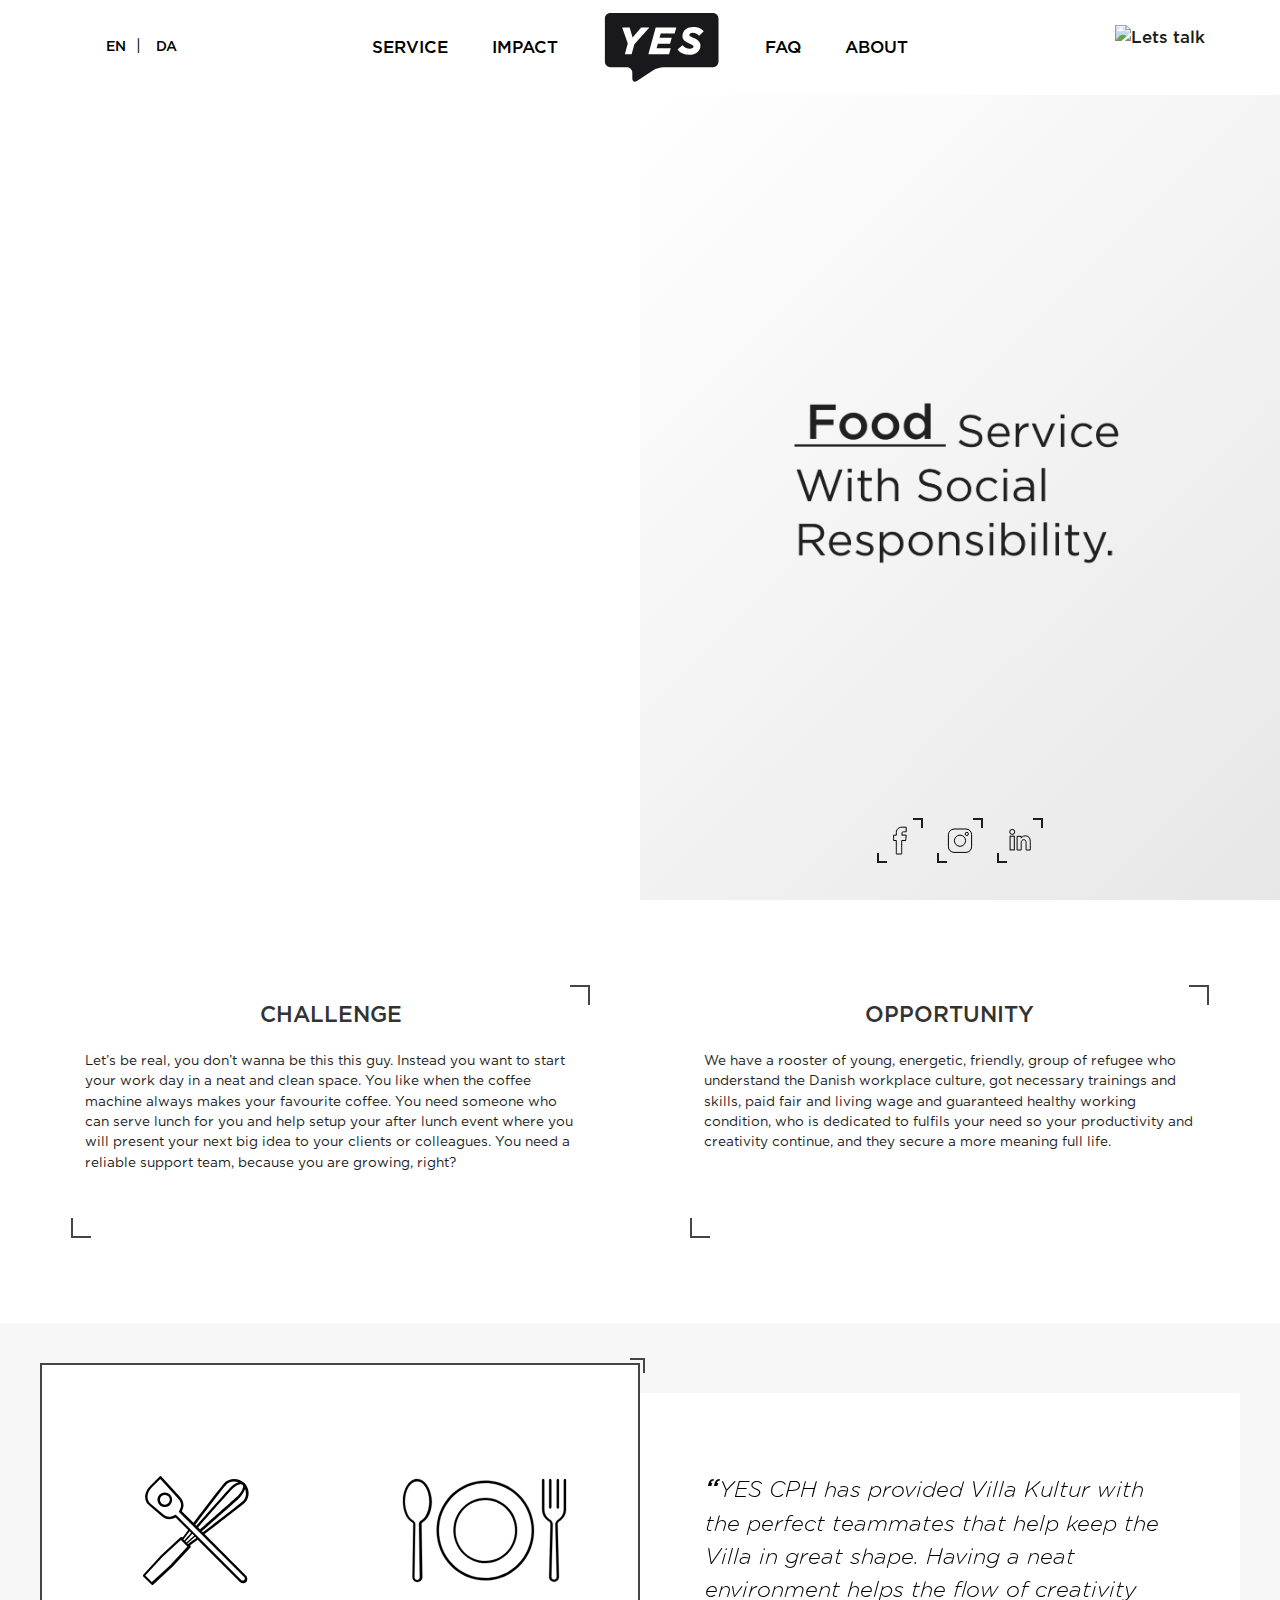
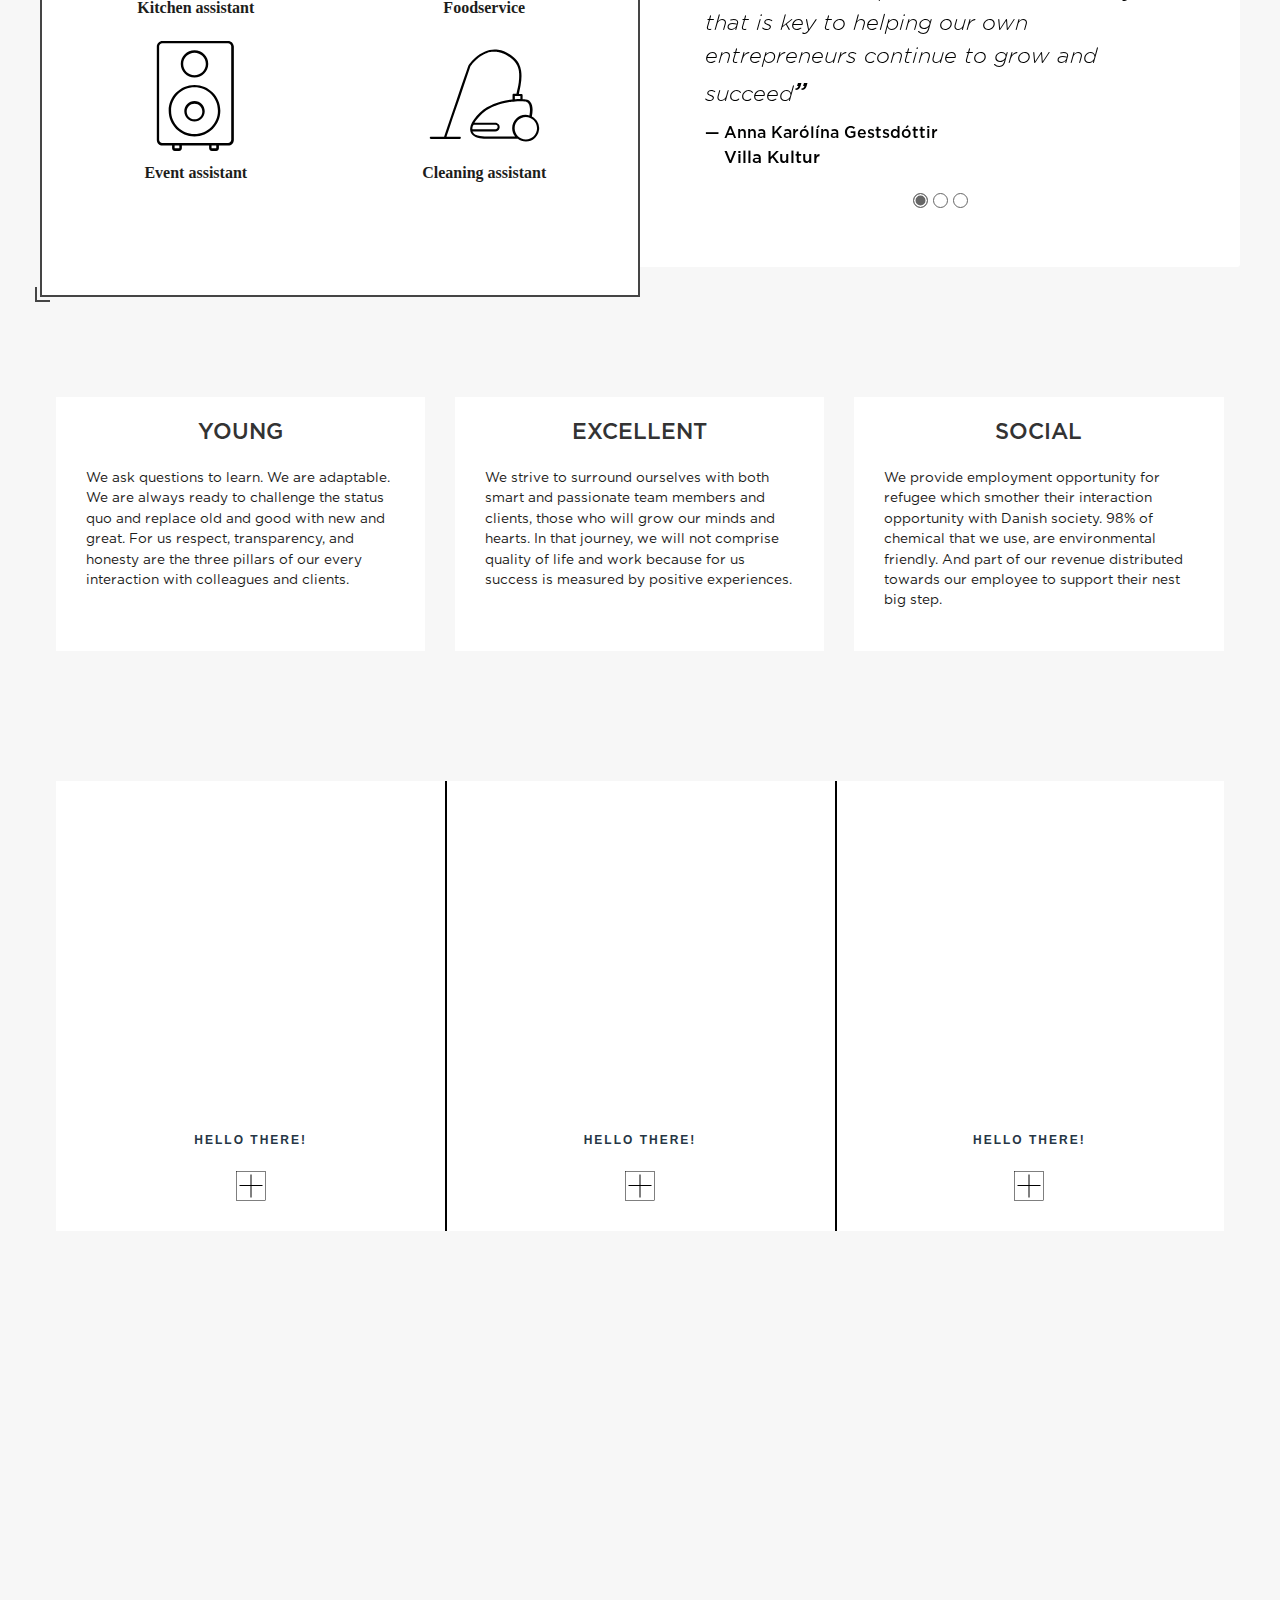
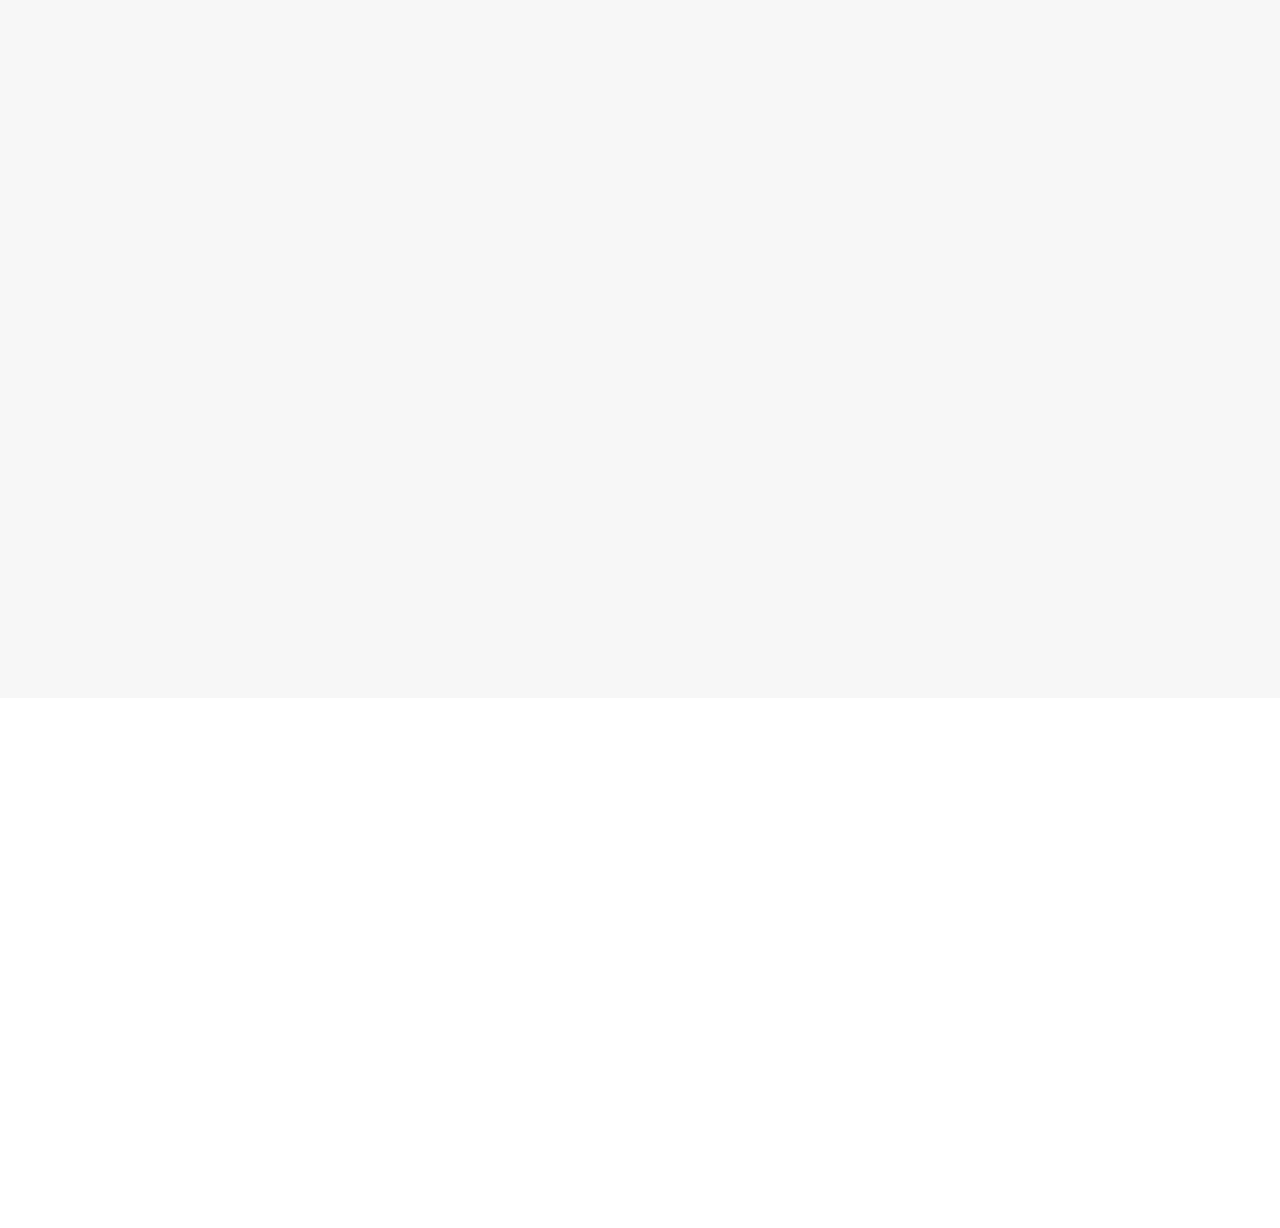
==== index.html @ 948e9dd7 "uopdate landing icons" ====
<!DOCTYPE html>
<html>

<head>
  <title>Welcome to YES</title>
  <meta charset="utf-8">
  <meta name="viewport" content="width=device-width, initial-scale=1, maximum-scale=1">
  <!-- Favicon -->
  <link rel="apple-touch-icon" sizes="114x114" href="assets/img/favicon/apple-touch-icon.png">
  <link rel="icon" type="image/png" sizes="32x32" href="assets/img/favicon/favicon-32x32.png">
  <link rel="icon" type="image/png" sizes="16x16" href="assets/img/favicon/favicon-16x16.png">
  <link rel="manifest" href="assets/img/favicon/manifest.json">
  <link rel="mask-icon" href="assets/img/favicon/safari-pinned-tab.svg" color="#5bbad5">
  <link rel="shortcut icon" href="assets/img/favicon/favicon.ico">
  <meta name="msapplication-config" content="assets/img/favicon/browserconfig.xml">
  <meta name="theme-color" content="#ffffff">
  <!-- UIkit CSS -->
  <link rel="stylesheet" href="css/uikit.min.css" />
  <!-- SLICK SLIDER CSS -->
  <link rel="stylesheet" href="css/slick.css" />
  <!-- My CSS -->
  <link rel="stylesheet" href="css/my.css" />
  <!-- MEDIA CSS -->
  <link rel="stylesheet" href="css/media.css" />
  <!-- jQuery is required -->
  <script src="js/jquery-3.2.1.min.js"></script>
  <!-- UIkit JS -->
  <script src="js/uikit.min.js"></script>
  <!-- SLICK SLIDER JS -->
  <script src="js/slick.min.js"></script>
  <!-- js-cookie plugin  -->
  <script src="js/js.cookie.js"></script>
  <!-- jquery-lang plugin  -->
  <script src="js/jquery-lang.js"></script>
  <!-- mylanguage -->
  <script src="js/mylanguage.js"></script>
  <!-- My JS -->
  <script src="js/my.js"></script>
</head>

<body class="home">
  <!-- MAIN CONTAINER -->
  <div class="container-all">
    <div class="global">
      <!-- NAV SECTION-->
      <div class="uk-position-top uk-margin-remove-right uk-margin-remove-left" uk-scrollspy="cls: uk-animation-slide-top-medium; target: .my-navbar .contact; delay: 300; hidden:true; repeat: true">
        <nav class="uk-navbar my-navbar" uk-sticky="animation: uk-animation-slide-left-medium;top: #hero; bottom:#sticky-stop;">
          <div class="my-container uk-navbar-center">
            <div class="uk-navbar-left uk-hidden">
              <ul class="uk-navbar-nav my-navbar-nav">
                <li>
                  <a href="service">Service</a>
                </li>
                <li>
                  <a href="impact" lang="en" data-lang-token="impact_nav">Impact</a>
                </li>
              </ul>
            </div>
            <div class="uk-navbar-item uk-flex uk-flex-center uk-flex-middle logo light">
              <a href="index">
                <img src="assets/img/logo-overlay.svg" alt="YES logo">
              </a>
            </div>
            <div class="uk-navbar-item uk-flex uk-flex-center uk-flex-middle logo dark">
              <a href="index">
                <img src="assets/img/logo.svg" alt="YES logo">
              </a>
            </div>
            <div class="uk-navbar-right">
              <ul class="uk-navbar-nav my-navbar-nav uk-hidden">
                <li>
                  <a href="faq">FAQ</a>
                </li>
                <li>
                  <a href="about" lang="en" data-lang-token="about_nav">About</a>
                </li>
              </ul>
              <div class="open-menu uk-hidden@s uk-margin-right">
                <img src="assets/img/icon/open-light.svg" alt="open menu"/>
              </div>
            </div>
            <div class="uk-hidden contact">
              <a href="contact"><img src="assets/img/icon/lets-talk.svg" alt="Lets talk" lang="en"></a>
            </div>
            <div class="uk-hidden language">
              <ul class="uk-breadcrumb">
                <li>
                  <a class="en" lang="da" href="#en" onclick="window.lang.change('en'); return false;">EN</a>
                </li>
                <li>
                  <a class="da" lang="en" href="#da" onclick="window.lang.change('da'); return false;">DA</a>
                </li>
              </ul>
            </div>
          </div>
        </nav>
        <!-- OVERLAY NAV-->
        <div class="uk-hidden@s overlay">
          <div class="logo">
            <a href="index">
              <img src="assets/img/logo-overlay.svg" alt="YES logo">
            </a>
          </div>
          <div class="close-menu">
            <img src="assets/img/icon/close.svg" alt="close menu" />
          </div>
          <nav class="overlay-menu">
            <ul>
              <li><a href="service">Service</a></li>
              <li><a href="impact" lang="en" data-lang-token="impact_nav">Impact</a></li>
              <li><a href="faq">FAQ</a></li>
              <li><a href="about" lang="en" data-lang-token="about_nav">About</a></li>
              <li><a href="contact">Contact</a></li>
              <ul class="language">
                <div class="uk-breadcrumb">
                  <li><a href="#en" onclick="window.lang.change('en'); return false;">EN</a></li>
                  <li><a href="#da" onclick="window.lang.change('da'); return false;">DA</a></li>
                </div>
              </ul>
            </ul>
          </nav>
        </div>
      </div>
      <!-- HERO SECTION -->
      <div class="hero" id="hero" uk-scrollspy="cls: uk-animation-slide-right-medium; target: .cover .contact; delay: 300; hidden:true; repeat: true">
        <div class="uk-section uk-section-media uk-padding-remove-vertical">
          <div class="uk-cover-container cover">
            <video class="uk-hidden autoplay loop muted" uk-cover autoplay loop muted>
              <source src="assets/videos/yescph.mp4" type="video/mp4">
              <source src="assets/videos/yescph.ogv" type="video/ogg">
            </video>
            <div class="uk-flex uk-flex-column uk-flex-between right-panel">
              <div class="uk-flex uk-flex-center uk-flex-middle media">
                <img src="assets/img/yes-hero-text.gif" alt="service" lang="en">
              </div>
              <div class="uk-flex uk-flex-center social">
                <div class="item">
                  <a href="https://www.facebook.com/yescphco/" target="_blank">
                    <img src="assets/img/icon/facebook.svg" alt="facebook link">
                  </a>
                </div>
                <div class="item">
                  <a href="https://www.instagram.com/yescphco/" target="_blank">
                    <img src="assets/img/icon/instagram.svg" alt="instagram link">
                  </a>
                </div>
                <div class="item">
                  <a href="https://www.linkedin.com/company-beta/18214522" target="_blank">
                    <img src="assets/img/icon/linkedin.svg" alt="linkedin link">
                  </a>
                </div>
                <!-- <div class="item">
                  <a href="#">
                    <img src="assets/img/icon/twitter.svg" alt="twitter link">
                  </a>
                </div> -->
              </div>
            </div>
            <div class="uk-position-bottom-right uk-position-small uk-hidden contact">
              <a href="contact"><img src="assets/img/icon/lets-talk.svg" alt="Lets talk" height="142" width="142"></a>
            </div>
            <div class="uk-position-bottom-left uk-position-small uk-hidden language">
              <ul class="uk-breadcrumb">
                <li>
                  <a class="en" lang="en" href="#en" onclick="window.lang.change('en'); return false;">EN</a>
                </li>
                <li>
                  <a class="da" lang="en" href="#da" onclick="window.lang.change('da'); return false;">DA</a>
                </li>
              </ul>
            </div>
          </div>
          <div class="text">
            <div class="my-container large">
              <div class="my-container">
                <div class="uk-section uk-section-default uk-section-medium">
                  <div class="uk-block uk-block-secondary uk-contrast uk-block-large">
                    <div class="uk-grid uk-grid-large uk-child-width-1-2" data-uk-grid-match>
                        <div>
                          <div class="label">
                            <h3>Challenge</h3>
                            <p>Let’s be real, you don’t wanna be this this guy. Instead you want  to start your work day in a neat and clean space. You like when the coffee machine always makes your favourite coffee. You need someone who can serve lunch for you and help setup your after lunch event where you will present your next big idea to your clients or colleagues. You need a reliable support team, because you are growing, right?</p>
                          </div>
                        </div>
                        <div>
                          <div class="label">
                            <h3>Opportunity</h3>
                            <p>We have a rooster of young, energetic, friendly, group of refugee who understand the Danish workplace culture, got necessary trainings and skills, paid fair and living wage and guaranteed healthy working condition, who is dedicated to fulfils your need so your productivity and creativity continue, and they secure a more meaning full life.</p>
                          </div>
                        </div>
                    </div>
                  </div>
                </div>
              </div>
            </div>
          </div>
        </div>
      </div>
    </div>
    <!-- MAIN CONTENT-->
    <div class="main" uk-scrollspy="cls: uk-animation-slide-left-medium; target: #operations .category>.item, #data .chart .legend .items>li, #steps .legend, #partners .items>li; delay: 300; hidden:true">
      <!-- OPERATIONS SECTION -->
      <div class="operations" id="operations">
        <div class="my-container large">
          <div class="uk-section uk-section-default uk-section-medium">
            <div class="uk-grid uk-child-width-1-2 panel" uk-grid>
              <div class="assistance">
                <div class="uk-flex uk-flex-center category">
                  <div class="uk-grid-small uk-child-width-1-2 uk-text-center" uk-grid>
                    <div class="item">
                      <img src="assets/img/icon/kitchen-assistance.svg" alt="Office assistant">
                      <span class="uk-margin-small-top uk-display-block" lang="en" data-lang-token="kitchen_assistant">Kitchen assistant</span>
                    </div>
                    <div class="item">
                      <img src="assets/img/icon/foodservice-assistance.svg" alt="Foodservice">
                      <span class="uk-margin-small-top uk-display-block" lang="en" data-lang-token="warehouse_assistant">Foodservice</span>
                    </div>
                    <div class="item">
                      <img src="assets/img/icon/event-assistance.svg" alt="Event assistant">
                      <span class="uk-margin-small-top uk-display-block" lang="en" data-lang-token="event_assistant">Event assistant</span>
                    </div>
                    <div class="item">
                      <img src="assets/img/icon/cleaning-assistance.svg" alt="cleaning assistant">
                      <span class="uk-margin-small-top uk-display-block" lang="en" data-lang-token="cleaning_assistant">Cleaning assistant</span>
                    </div>
                  </div>
                </div>
              </div>
              <div>
                <div class="quotation">
                  <div class="my-slider">
                    <div class="item">
                      <blockquote>
                        <p>YES CPH has provided Villa Kultur with the perfect teammates that help keep the Villa in great shape. Having a neat environment helps the flow of creativity that is key to helping our own entrepreneurs continue to grow and succeed</p>
                        <footer>
                          <div class="uk-flex-inline uk-flex-column">
                            <div class="person">
                              Anna Karólína Gestsdóttir
                            </div>
                            <div class="place">
                              <a class="my-button-text" href="https://www.villakultur.dk/" target="_blank">Villa Kultur</a>
                            </div>
                          </div>
                        </footer>
                      </blockquote>
                    </div>
                    <div class="item">
                      <blockquote>
                        <p>Working with YES CPH has been a great experience all around. They are committed to good service with high quality, and their smart process even reduced the hours of work needed, which in turn, has saved our facility service cost.</p>
                        <footer>
                          <div class="uk-flex-inline uk-flex-column">
                            <div class="person">
                              Nikolaj Hansen
                            </div>
                            <div class="place">
                              <a class="my-button-text" href="https://www.sidecarnoerrebro.dk/" target="_blank">Sidecar</a>
                            </div>
                          </div>
                        </footer>
                      </blockquote>
                    </div>
                    <div class="item">
                      <blockquote>
                        <p>Working with YES CPH has been a great experience all around. They are committed to good service with high quality, and their smart process even reduced the hours of work needed, which in turn, has saved our facility service cost.</p>
                        <footer>
                          <div class="uk-flex-inline uk-flex-column">
                            <div class="person">
                              Peter Altenburg
                            </div>
                            <div class="place">
                              <a class="my-button-text" href="http://baruno.dk/" target="_blank">Gilt & Bar Uno</a>
                            </div>
                          </div>
                        </footer>
                      </blockquote>
                    </div>
                  </div>
                </div>
              </div>
            </div>
          </div>
          <div class="my-container info">
            <div class="uk-block uk-block-secondary uk-contrast uk-block-large">
              <div class="uk-grid uk-grid-medium uk-child-width-1-3" data-uk-grid-match>
                <div>
                  <div class="label">
                    <h3>Young</h3>
                    <p>We ask questions to learn. We are adaptable. We are always ready to challenge the status quo and replace old and good with new and great. For us respect, transparency, and honesty are the three pillars of our every interaction with colleagues and clients.</p>
                  </div>
                </div>
                <div>
                  <div class="label">
                    <h3>Excellent</h3>
                    <p>We strive to surround ourselves with both smart and passionate team members and clients, those who will grow our minds and hearts. In that journey, we will not comprise quality of life and work because for us success is measured by positive experiences.</p>
                  </div>
                </div>
                <div>
                  <div class="label">
                    <h3>Social</h3>
                    <p>We provide employment opportunity for refugee which smother their interaction opportunity with Danish society. 98% of chemical that we use, are environmental friendly. And part of our revenue distributed towards our employee to support their nest big step.</p>
                  </div>
                </div>
              </div>
            </div>
          </div>
        </div>
      </div>
      <!-- OPERATIONS SECTION -->
      <div class="cost" id="cost">
        <div class="my-container">
          <div class="uk-section uk-section-medium">
            <div class="panel-container normal scrolled">
              <div class="panel">
                <div class="item normal">
                  <div class="content"><p>Here is the item!</p></div>
                  <div class="cover">
                    <div class="blurb">
                      <div class="title">
                        Hello There!
                      </div>
                      <div class="subtitle">
                        Hi!
                      </div>
                    </div>
                  </div>
                  <div class="label">
                      Click!
                   </div>
                  <div class="action">
                     <?xml version="1.0" encoding="UTF-8"?>
                    <svg width="30px" height="30px" viewBox="0 0 60 60" version="1.1" xmlns="http://www.w3.org/2000/svg" xmlns:xlink="http://www.w3.org/1999/xlink">
                        <defs></defs>
                        <g id="Page-1" stroke="none" fill="none" fill-rule="evenodd">
                            <path d="M30,8 L30,52" id="Line" stroke="#000000" stroke-width="2" stroke-linecap="square"></path>
                            <path d="M52,29 L8,29" id="Line" stroke="#000000" stroke-width="2" stroke-linecap="square"></path>
                            <rect id="Rectangle" stroke="#000000" stroke-width="1" x="1" y="1" width="58" height="58"></rect>
                        </g>
                    </svg>
                  </div>
                </div>
                <div class="item normal">
                  <div class="content"><p>Here is the item!</p></div>
                  <div class="cover">
                    <div class="blurb">
                      <div class="title">
                        Hello There!
                      </div>
                      <div class="subtitle">
                        Hi!
                      </div>
                    </div>
                  </div>
                  <div class="label">
                      Click!
                   </div>
                 <div class="action">
                    <?xml version="1.0" encoding="UTF-8"?>
                   <svg width="30px" height="30px" viewBox="0 0 60 60" version="1.1" xmlns="http://www.w3.org/2000/svg" xmlns:xlink="http://www.w3.org/1999/xlink">
                       <defs></defs>
                       <g id="Page-1" stroke="none" fill="none" fill-rule="evenodd">
                           <path d="M30,8 L30,52" id="Line" stroke="#000000" stroke-width="2" stroke-linecap="square"></path>
                           <path d="M52,29 L8,29" id="Line" stroke="#000000" stroke-width="2" stroke-linecap="square"></path>
                           <rect id="Rectangle" stroke="#000000" stroke-width="1" x="1" y="1" width="58" height="58"></rect>
                       </g>
                   </svg>
                 </div>
                </div>
                <div class="item normal">
                  <div class="content"><p>Here is the item!</p></div>
                  <div class="cover">
                    <div class="blurb">
                      <div class="title">
                        Hello There!
                      </div>
                      <div class="subtitle">
                        Hi!
                      </div>
                    </div>
                  </div>
                  <div class="label">
                      Click!
                  </div>
                  <div class="action">
                     <?xml version="1.0" encoding="UTF-8"?>
                    <svg width="30px" height="30px" viewBox="0 0 60 60" version="1.1" xmlns="http://www.w3.org/2000/svg" xmlns:xlink="http://www.w3.org/1999/xlink">
                        <defs></defs>
                        <g id="Page-1" stroke="none" fill="none" fill-rule="evenodd">
                            <path d="M30,8 L30,52" id="Line" stroke="#000000" stroke-width="2" stroke-linecap="square"></path>
                            <path d="M52,29 L8,29" id="Line" stroke="#000000" stroke-width="2" stroke-linecap="square"></path>
                            <rect id="Rectangle" stroke="#000000" stroke-width="1" x="1" y="1" width="58" height="58"></rect>
                        </g>
                    </svg>
                  </div>
                </div>
              </div>
            </div>
          </div>
        </div>
      </div>
      <!-- PARTNERS SECTION -->
      <div class="partners" id="partners">
        <span id="sticky-stop"></span>
        <div class="my-container">
          <div class="uk-section uk-section-medium">
            <ul class="uk-grid-large uk-child-width-1-2 uk-child-width-1-3@s uk-child-width-1-4@m uk-child-width-1-6@l uk-flex uk-flex-middle items" uk-grid>
              <li><a href="http://www.aau-cph.dk" target="_blank"><img src="assets/img/partners/Aalbotg-Universitet.png" alt="Aalborg University Denmark"></a></li>
              <li><a href="http://arcrelief.org/" target="_blank"><img src="assets/img/partners/arcrelief.png" alt="American Refugee Committee"></a></li>
              <li><a href="http://www.astma-allergi.dk/" target="_blank"><img src="assets/img/partners/AstmaAllergi.png" alt="Astma Allergi Danmark"></a></li>
              <li><a href="http://www.ecolabel.dk/da/" target="_blank"><img src="assets/img/partners/Blomsten.png" alt="Blomsten" style="width:90px;"></a></li>
              <li><a href="http://cse.cbs.dk" target="_blank"><img src="assets/img/partners/Copenhagen-School-of-Entrepreneurship.png" alt="Copenhagen School of Entrepreneurship"></a></li>
              <li><a href="http://dmaid.dk" target="_blank"><img src="assets/img/partners/Danish-Muslim-Aid.png" alt="Danish Muslim Aid"></a></li>
              <li><a href="http://di.dk/Pages/Forsiden.aspx" target="_blank"><img src="assets/img/partners/Dansk-Industri.png" alt="Dansk Industri"></a></li>
              <li><a href="#" target="_blank"><img src="assets/img/partners/CO2-favorit.png" alt="CO2 favorit"></a></li>
              <li><a href="https://us.fsc.org/en-us" target="_blank"><img src="assets/img/partners/FSC.png" alt="FSC" style="width:90px;"></a></li>
              <li><a href="http://gilt.dk" target="_blank"><img src="assets/img/partners/Gilt.png" alt="Gilt"></a></li>
              <li><a href="http://www.grameen-intel.com" target="_blank"><img src="assets/img/partners/Grameen-Intel.png" alt="Grameen Intel"></a></li>
              <li><a href="http://www.hackyourfuture.net" target="_blank"><img src="assets/img/partners/Hack-your-future.png" alt="Hack your future"></a></li>
              <li><a href="http://www.social-x-market.org" target="_blank"><img src="assets/img/partners/Impact-x.png" alt="Impact X"></a></li>
              <li><a href="http://jaago.com.bd" target="_blank"><img src="assets/img/partners/Jaago.png" alt="Jaago foundation"></a></li>
              <li><a href="https://www.kirkenskorshaer.dk" target="_blank"><img src="assets/img/partners/Kirkenskorshaer.png" alt="Kirkens Korshær Kompasset"></a></li>
              <li><a href="http://www.kk.dk/erhvervshus" target="_blank"><img src="assets/img/partners/erhvervshus.png" alt="Københavns Erhvervshus"></a></li>
              <li><a href="http://mobilbar.nu" target="_blank"><img src="assets/img/partners/mobilbar.png" alt="Mobilbar.nu"></a></li>
              <li><a href="http://naturs.dk" target="_blank"><img src="assets/img/partners/naturs.png" alt="Naturs"></a></li>
              <li><a href="https://obsidian.dk/" target="_blank"><img src="assets/img/partners/obsidian.png" alt="Obsidian digital"></a></li>
              <li><a href="http://www.refugeeentrepreneursdenmark.dk" target="_blank"><img src="assets/img/partners/refugeeentrepreneursdenmark.png" alt="Refugee Entrepreneurs Denmark"></a></li>
              <li><a href="http://refugeeswelcome.dk" target="_blank"><img src="assets/img/partners/refugeeswelcome.png" alt="RefugeesWelcome"></a></li>
              <li><a href="https://www.sidecarnoerrebro.dk" target="_blank"><img src="assets/img/partners/sidecarnoerrebro.png" alt="Sidecar bar"></a></li>
              <li><a href="http://xn--sociale-entreprenrer-rcc.dk" target="_blank"><img src="assets/img/partners/sociale-entrepren.png" alt="Sociale Entreprenører Danmark"></a></li>
              <li><a href="http://www.stadsing.dk" target="_blank"><img src="assets/img/partners/stadsing.png" alt="Stadsing"></a></li>
              <li><a href="https://star.dk" target="_blank"><img src="assets/img/partners/star.png" alt="Styrelsen for Arbejdsmarked og Rekruttering"></a></li>
              <li><a href="http://www.svanen.se/en/" target="_blank"><img src="assets/img/partners/Svanen.png" alt="Svanen"></a></li>
              <li><a href="http://trampolinhuset.dk" target="_blank"><img src="assets/img/partners/trampolinhuset.png" alt="TrampolinHuset"></a></li>
              <li><a href="http://venligboerne.dk" target="_blank"><img src="assets/img/partners/venligboerne.png" alt="Venligboerne"></a></li>
              <li><a href="https://www.villakultur.dk" target="_blank"><img src="assets/img/partners/villakultur.png" alt="Villa Kultur"></a></li>
            </ul>
          </div>
        </div>
      </div>
    </div>
    <!-- FOOTER SECTION -->
    <div class="footer-spacer"></div>
    <div class="footer" id="footer">
      <a class="footer-link" href="contact"></a>
      <div class="footer-content">
        <h2 class="uk-display-inline" lang="en" data-lang-token="we_are_ready">WE ARE READY! </h2><span><img class="uk-display-inline" lang="en" src="assets/img/icon/lets-talk.svg" alt="Lets talk"></span>
      </div>
      <div class="footer-secondary">
        <div class="uk-grid uk-grid-collapse uk-child-width-1-1@s uk-child-width-auto@m my-container">
          <ul class="uk-flex-auto uk-flex-center uk-flex-bottom uk-flex-left@m uk-flex-last uk-flex-first@m uk-breadcrumb footer-info">
            <li>yes@yescph.co</li>
            <li>+45 42 44 45 40</li>
            <li>Porcelænshaven 26, 2nd floor, 2000 Frederiksberg</li>
            <li>CVR: 37901121</li>
            <li>©2016 YES</li>
          </ul>
          <ul class="uk-flex uk-flex-center uk-flex-bottom uk-list social">
            <li class="item">
              <a href="https://www.facebook.com/yescphco/" target="_blank">
                <img src="assets/img/icon/facebook.svg" alt="facebook link">
              </a>
            </li>
            <li class="item">
              <a href="https://www.instagram.com/yescphco/" target="_blank">
                <img src="assets/img/icon/instagram.svg" alt="instagram link">
              </a>
            </li>
            <li class="item">
              <a href="https://www.linkedin.com/company-beta/18214522" target="_blank">
                <img src="assets/img/icon/linkedin.svg" alt="linkedin link">
              </a>
            </li>
            <!-- <li class="item">
              <a href="#">
                <img src="assets/img/icon/twitter.svg" alt="twitter link">
              </a>
            </li> -->
          </ul>
        </div>
      </div>
    </div>
  </div>

</body>

</html>
---- css/my.css ----
@font-face{font-family:'Gotham';src:url('../assets/fonts/Gotham Book.otf');font-style:normal;font-weight:normal}
@font-face{font-family:'Gotham';src:url('../assets/fonts/Gotham Rounded Light Italic.otf');font-style:italic;font-weight:400}
@font-face{font-family:'Gotham';src:url('../assets/fonts/GothamBold.otf');font-style:normal;font-weight:bold}
@font-face{font-family:'Gotham';src:url('../assets/fonts/GothamBold Italic.otf');font-style:italic;font-weight:bold}
@font-face{font-family:'Gotham';src:url('../assets/fonts/Gotham-Medium.otf');font-style:normal;font-weight:500}
@font-face{font-family:'Gotham';src:url('../assets/fonts/Gotham Medium Italic.ttf');font-style:italic;font-weight:500}
*,::after,::before{box-sizing:border-box;-moz-box-sizing:border-box;-webkit-box-sizing:border-box;}
body{font-size:.75em;margin:0;font-family:"Gotham", Georgia, serif;color:#1D1D1B}
h1, h2, h3{font-family:'Gotham';text-transform:uppercase}
h1{font-style:normal;font-weight:bold;font-size:3.563em;line-height:1.2}
h2{font-size:2.188em;font-style:normal;font-weight:bold}
h3{font-size: 1.375rem;font-style:normal;font-weight:500;}
p{font-size:1em;font-weight:normal;font-style:normal;line-height:1.5;}
label{font-size:1.188em;font-weight:normal;font-style:normal;line-height:1.2}
a{font-family:'Gotham' !important;font-size:1.063em;font-style:normal;font-weight:500;color:#1d1d1b;cursor:pointer;}
b{font-size:1.250em;font-style:italic;font-weight:bold;color:inherit}
em{font-size:1.188em;font-style:normal;font-weight:500;color:inherit}
strong{font-style:normal;font-weight:500}
span{font-size:1rem;font-style:normal;font-weight:500;font-weight:bold;}
/* span[lang="da"], span[lang="en"]{font-size:inherit;font-style:inherit;font-weight:inherit;color:inherit;} */
div{display:block;}
hr{border-top:3px solid #1d1d1b;}
blockquote p{font-size:1.375rem;font-style:italic;font-weight:400;color:#000100}
blockquote footer{font-size:1rem;font-style:normal;font-weight:500;color:#000100}
blockquote p::before{content:open-quote;font-weight:500;font-size: 1.6rem}
blockquote p::after{content:close-quote;font-weight:500;font-size: 1.6rem}
body .heading{font-size:0.9em}
body .important{font-style:italic;font-weight:bold;line-height:1.2;font-size:2.9em;padding:8px 0}
body .hero{font-size:.8em}
.label{font-size:.85rem;}
.pre{white-space: pre-line;}
.global, .main{position:relative;background:#fff}
.global{z-index:11}
.main{z-index:10}
.container-all{width:100%;overflow:hidden}
.my-container{max-width:1216px;padding:0 24px;margin:0 auto;}
.my-container.large{padding:0;max-width:1350px;}
.my-container.left{padding-left:0;}
.break-small{float:left;margin-top:9px;margin-left:-65px;width:60px}
.break-large{float:left;margin-top:30px;margin-left:-60px;width:55px}
.my-button{font-weight:500}
a:hover, a:focus{text-decoration:none}
.my-button:focus .my-button.vertical{float:left;bottom:0;right:0;padding:10px 0;transform-origin:unset;transform:unset;-ms-transform-origin:unset;-webkit-transform-origin:unset;-ms-transform:unset;-webkit-transform:unset}
.my-button-text{padding:0;line-height:1.5;background:0 0;color:#000;position:relative;}
.my-button-text::before{content:"";position:absolute;bottom:0;left:0;right:100%;border-bottom:2px solid #333;-webkit-transition:right .5s ease-out;transition:right .5s ease-out}
.my-button-text.light::before{border-color:#fff}
.my-button-text.dark::before{border-color:#333}
.my-button-text:focus, .my-button-text:hover{color:#333}
.my-button-text:focus::before, .my-button-text:hover::before{right:0}
.blend{background-color:#fff;background-blend-mode:multiply;mix-blend-mode:multiply}
.box{margin-left:0;}
.logo{padding:0;}
.logo img{width:95px;}
.language ul{margin:10px 0;}
.home .language ul li a{color:#fff!important}
.home .my-navbar.uk-active .language ul li a{color:#000!important}
.home .my-navbar .language ul li a.en[lang="en"],.home .hero .language ul li a.en[lang="en"],.home .my-navbar .language ul li a.da[lang="da"],.home .hero .language ul li a.da[lang="da"]{border-radius: 10%;width: 30px;height: 20px;padding:0px 4px;font-weight: bold;color: #000!important;background-color: #fff}
.home .language .uk-breadcrumb>:nth-child(n+2)::before{color:#fff}
.my-navbar .language ul li a.en[lang="en"],.my-navbar .language ul li a.da[lang="da"]{border-radius: 10%;width: 30px;height: 20px;padding:0px 4px;font-weight: bold;color: #fff!important;background-color: #000}
.home .my-navbar.uk-active .language ul li a.en[lang="en"],.home .my-navbar.uk-active .language ul li a.da[lang="da"]{border-radius: 10%;width: 30px;height: 20px;padding:0px 4px;font-weight: bold;color: #fff!important;background-color: #000}
.home .my-navbar-nav>li>a{color:#fff;}
.home .my-navbar-nav>li>a::before{border-color:#fff;}
.home .my-navbar .logo.light{display:inherit}
.home .my-navbar .logo.dark{display:none}
.home .my-navbar{z-index:10;background-color:transparent;}
.language ul li a{color:#000!important}
.language .uk-breadcrumb>:nth-child(n+2)::before{content:"|";display:inline-block;margin:0 10px;color:#fff}
.language .uk-breadcrumb>:nth-child(n+2)::before{color:#000}
.my-navbar,.home .my-navbar{height:95px}
.my-navbar.uk-active .logo.light{display:none!important}
.my-navbar.uk-active .logo.dark{display:inherit!important}
.my-navbar.uk-active{position:relative !important; background-color:#fff!important}
.my-navbar.uk-active{position:relative !important; background-color:#fff!important}
.my-navbar.uk-active .my-navbar-nav>li>a{color:#000!important}
.my-navbar.uk-active .my-navbar-nav>li>a::before{border-color:#000!important}
.my-navbar-nav>li{padding:0 15px}
.my-navbar-nav>li>a{position:relative;font-style:normal;font-weight:500;font-size:1.063em;color:#000;padding:0;}
.my-navbar-nav>li>a:hover{text-decoration:none;}
.my-navbar-nav>li>a::before{content:"";position:absolute;bottom:35%;left:0;right:100%;border-bottom:2px solid #333;-webkit-transition:right .5s ease-out;transition:right .5s ease-out;}
.my-navbar-nav>li>a:focus::before, .my-navbar-nav>li>a:hover::before{right:0;}
.my-navbar-nav>li.active>a::before{width:100%;left:0;border:1px solid #000100;}
.my-navbar .uk-navbar-center:only-child{margin-left:0;position:initial;}
.my-navbar .uk-navbar-right{position:absolute;right:0;top:50%;-ms-transform:translateY(-50%);-webkit-transform:translateY(-50%);-moz-transform:translateY(-50%);-o-transform:translateY(-50%);transform:translateY(-50%)}
.overlay{position:fixed;background:#1d1d1b;top:0;left:0;width:100%;height:100%;opacity:0;visibility:hidden;transition:opacity .35s, visibility .35s, height .35s;overflow:hidden;}
.overlay.open{opacity:1;visibility:visible;height:100%; z-index: 11;}
.overlay .logo{position:absolute;left:0;top:0;margin-top:2%;margin-left:7%;}
.overlay .close-menu{position:absolute;right:0;top:0;margin-top:5%;margin-right:6%;}
.overlay nav{position:relative;height:50%;top:50%;transform:translateY(-50%);font-size:30px;text-transform:uppercase;text-align:center;letter-spacing:10px;}
.overlay ul{list-style:none;padding:0;margin:0 auto;display:inline-block;position:relative;height:100%;}
.overlay ul li{display:block;position:relative;opacity:0;margin-bottom:20px;}
.overlay ul li a{display:inline-block;position:relative;color:#fff!important;text-decoration:none;overflow:hidden;}
.overlay ul li a::after{content:'';position:absolute;top:50%;left:0;width:0;height:3px;background:#fff;transition:.5s;}
.overlay ul > li a:hover::after, .overlay ul li a:focus::after, .overlay ul li.active a::after{width:100%;background:#fff;}
.overlay.open li, .overlay.open .contact{animation:fadeInLeft .5s ease forwards;animation-delay:.35s;}
.overlay.open li:nth-of-type(2){animation-delay:.4s;}
.overlay.open li:nth-of-type(3){animation-delay:.45s;}
.overlay.open li:nth-of-type(4){animation-delay:.50s;}
@keyframes fadeInLeft{0%{opacity:0;right:20%;}
100%{opacity:1;right:0;}
}
.open-menu, .close-menu{cursor:pointer;}
.hero .cover{height:calc(100vh);background-color:#202020;}
.hero .label {height:100%;position:relative;margin:15px;display:inline-block;padding:15px 1em;}
.hero .label h3{text-align:center;}
.hero .label:before, .hero .label:after {content:'';display:block;position:absolute;border-color:#454545;box-sizing:border-box;border-style:solid;width:20px;height:20px;}
.hero .label:before {bottom:0;left:0;border-width:0 0 2px 2px;z-index:5;}
.hero .label:after {top:0;right:0;border-width:2px 2px 0 0;}
.hero .text {padding-bottom:30px;}

.hero .right-panel{
  position: absolute;
  top: 0;
  bottom: 0;
  right: 0;
  width: 50vw;
  min-height: 100%;
  height: auto;
  text-align: center;
  padding: 47px 70px 40px;
  background: -webkit-linear-gradient(135deg,rgba(255, 255, 255,.93),rgba(229, 229, 229,.93));
  background-image: linear-gradient(135deg,rgba(255, 255, 255,.93),rgba(229, 229, 229,.93));
}
.hero .right-panel .media{
  margin-top: 50%;
}
.hero .right-panel .media img{
  width:500px;
}

.hero .right-panel .social .item{position:relative;margin:0 10px;}
.hero .right-panel .social .item:before, .hero .right-panel .social .item:after {content:'';display:block;position:absolute;box-sizing:border-box;border-style:solid;width: 10px;height: 10px;}
.hero .right-panel .social .item:before {bottom:-3px;left:-3px;border-width:0 0 2px 2px;z-index:5;}
.hero .right-panel .social .item:after {top:-3px;right:-3px;border-width:2px 2px 0 0;}

.operations{background-color:#F7F7F7;}
.operations .panel{border-radius:3px;display:flex;align-items:center;min-height:300px;background:#fff;margin:0 40px;}
.operations .uk-section{background-color: inherit;}
.operations .panel>div{padding-left:40px;padding-right:40px}
.operations .panel .assistance {margin:-30px 0 -30px 0;background:#fff;min-height:360px;padding:100px 0;border-width:2px;border-style: solid;border-color: #454545;position:relative;display:inline-block;}
.operations .panel .assistance:before, .operations .panel .assistance:after {content:'';display:block;position:absolute;border-color:#454545;box-sizing:border-box;border-style:solid;width:15px;height:15px;}
.operations .panel .assistance:before {bottom:-7px;left:-7px;border-width:0 0 2px 2px;z-index:5;}
.operations .panel .assistance:after {top:-7px;right:-7px;border-width:2px 2px 0 0;}
.operations .info {padding-top:60px;padding-bottom:60px;}
.operations .info h3 {text-align:center;}
.operations .info .label {background-color:#fff;padding:20px 30px;height:100%}






.cost{background-color:#F7F7F7;}
.cost .panel-container{
  width: 100%;
  margin:0 auto;
}
.cost .panel{
  display: flex;
  flex-direction: row;
  height: 450px;;
  box-sizing: border-box;
  overflow: hidden;
  position: relative;
  transin: all 300ms ease-in;
  background-color: #fff;
}
.cost .item{
  cursor: pointer;
  position: relative;
  height: auto;
  background-color: #fff;
  background-size: 100%;
  flex-basis: 33.33333%;
  flex: 1 0 118px;
  transition: all 300ms ease;
  -webkit-box-sizing: border-box;
  -moz-box-sizing: border-box;
}
.cost .item+.item::after {
  background-color: #000;
  content: "";
  height: 100%;
  left: 0px;
  position: absolute;
  top: 100%;
  transition: all 600ms ease-out 100ms;
  width: 2px;
}

.cost .scrolled .item+.item::after {
   top: 0;
}
.cost .panel-container.normal .item .cover{
  opacity: 1;
  transition-delay: 300ms;
}
.cost .item.close {
    flex-grow: 0;
    flex-basis: 100px;
}
.cost .panel-container.open .cover {
    opacity: 0;
    pointer-events: none;
}
.cost .item .cover{
  transition: all 300ms ease;
  -webkit-box-sizing: border-box;
  -moz-box-sizing: border-box;
  box-sizing: border-box;
  bottom: 0;
  color: #263645;
  display: block;
  padding: 30px;
  position: absolute;
  height: 100%;
  right: 0;
  left: 0;
  top: 0;
}
.cost .item.close .label{
  opacity: 1;
  transition-delay: 300ms;
}
.cost .item .label {
  bottom: 90px;
  left: 50%;
  top: auto;
  transform-origin: left center;
  transform: rotate(-90deg);
  font-family: "Helvetica", "Arial", sans-serif;
  font-weight: 700;
  font-size: 12px;
  letter-spacing: 2px;
  line-height: 24px;
  text-transform: uppercase;
  color: #4E4E4E;
  display: block;
  opacity: 0;
  pointer-events: none;
  position: absolute;
  white-space: nowrap;
  transition: all 300ms ease;
}
.cost .scrolled .item .cover .blurb,.cost .item .cover .blurb{
  opacity: 1;
  transform: translate(-50%, 30px);
}
.cost .item .cover .blurb{
  -webkit-box-sizing: border-box;
  -moz-box-sizing: border-box;
  box-sizing: border-box;
  bottom: 75px;
  text-align: center;
  left: 50%;
  opacity: 0;
  top: auto;
  transform: translate(-50%, 50px);
  position: absolute;
  transition: all 300ms ease;
  width: 265px;
}
.cost .item .cover:hover .blurb {
  transform: translate(-50%, -10px);
}
.cost .item .cover .title {
  font-family: "Helvetica", "Arial", sans-serif;
  font-weight: 700;
  font-size: 12px;
  letter-spacing: 2px;
  line-height: 24px;
  text-transform: uppercase;
  white-space: nowrap;
  margin-bottom: 10px;
}
.cost .item .cover .subtitle {
  font-family: "Helvetica", "Arial", sans-serif;
  font-weight: 500;
  font-size: 13px;
  letter-spacing: 0.5px;
  line-height: 24px;
  text-transform: none;
  display: none;
  opacity: 0;
  padding: 0 20px;
  transition: opacity 300ms ease;
  display: block;
}
.cost .item .cover:hover .subtitle {
   opacity: 1;
}
.cost .scrolled .item:not(.open) .action {
  opacity: 1;
  transform: translateX(-50%) translateY(0);
  transition: all 600ms ease-out 100ms;
}
.cost .item .action {
  position: absolute;
  left: 50%;
  bottom: 30px;
  transform: translateX(-50%) translateY(20px);
}
.cost .item.open .action {
  opacity: 0;
}
.cost .panel-container.normal .item .action{
  opacity: 1;
  transition-delay: 300ms;
}
.cost .content {
  opacity: 0;
  transition: opacity 300ms ease;
}
.cost .panel-container.normal .content {
    opacity: 0;
}
.cost .item.open .content {
    opacity: 1;
    transition-delay: 300ms;
}





.chart.bar p{font-weight:normal;font-size:1.063em;left:0;bottom:0;transform-origin:left;transform:rotate(-90deg);-ms-transform-origin:left;-webkit-transform-origin:left;-ms-transform:rotate(-90deg);-webkit-transform:rotate(-90deg);}
.chart.bar .legend{font-weight:normal;font-size:1.063em;margin-top:80px;}
.chart.bar .legend li img{padding:4px;}
.chart.bar .blocks li{display:table-cell;width:130px;height:250px;text-align:center;position:relative;list-style:none;border-bottom:4px solid #1D1D1B;}
.chart.bar .blocks li .block{display:block;width:82px;margin-left:25px;border:4px solid #1d1d1b;border-bottom:0;position:absolute;bottom:0;}
.blocks span{font-weight:normal;font-size:1.188em;color:#1d1d1b;width:100%;position:absolute;bottom:-70px;left:0;text-align:center;}
.blocks span[lang="da"]{bottom:-100px}
.blocks .block.dark{background:#000;}
.blocks .block.light{background:#fff;}
.blocks .block.cover{background-image:url(../assets/img/icon/gift-box.svg);background-repeat:no-repeat;background-position:50% 0%;}
.my-slider .item{padding:0 25px;}
.slick-dots li button {display: none}
.slick-dots{position:absolute;width:100%;left:0px;padding:0px;margin:0px;list-style-type:none;text-align:center;}
.slick-dots li{display:inline-block;width:15px;height:15px;background:Transparent;-webkit-transition:all 0.5s;transition:all 0.5s;-webkit-border-radius:50%;border-radius:50%;border:1.5px solid #666;margin:0 2.5px;cursor:pointer;position:relative;}
.slick-dots li.slick-active{background:#666;-webkit-box-shadow:inset 0 0 0 1.5px rgb(255,255,255);box-shadow:inset 0 0 0 1.5px rgb(255,255,255);}
.slick-prev, .slick-next{font-size:0;line-height:0;position:absolute;top:50%;display:block;width:20px;height:20px;padding:0;-webkit-transform:translate(0, -50%);-ms-transform:translate(0, -50%);transform:translate(0, -50%);cursor:pointer;color:transparent;border:none;outline:none;background:transparent;}
.slick-next::before{content:url(../assets/img/icon/next.png);}
.slick-prev::before{content:url(../assets/img/icon/previous.png);}
.slick-prev::before, .slick-next::before{font-size:2rem;color:#1d1d1b;-webkit-font-smoothing:antialiased;-moz-osx-font-smoothing:grayscale;}
.partners{background-color:#F7F7F7;}
.partners img{width:120px;}
.partners img{-webkit-transition: all .3s ease-in-out;filter: gray;-webkit-filter: grayscale(1);}
.partners img:hover{filter: none;-webkit-filter: grayscale(0);}
.sticker p, .sticker h2, .sticker .my-button, .sticker hr, .entrepreneurs hr, .entrepreneurs h2, .entrepreneurs p, .entrepreneurs a.my-button{color:#fff;border-color:#fff;}
.sticker .cover{background-color:#202020;height:505px;}
.sticker .my-button{bottom:0;float:none;}
.entrepreneurs .cover{background-color:#202020;}
.entrepreneurs .box{margin-left:70px;}
.entrepreneurs .cover .my-container{height:100%;}
.entrepreneurs p{font-style:italic;font-weight:bold;font-size:2.625em;}
.steps .blend{background-color:#A6B2C5;background-blend-mode:multiply;mix-blend-mode:multiply}
.steps .cover-1, .steps .cover-2, .steps .cover-3{height:355px;}
.steps .cover-1{background-image:url(../assets/img/decent-work.png);}
.steps .cover-2{background-image:url(../assets/img/quality-education.png);}
.steps .cover-3{background-image:url(../assets/img/profile-to-purpose.png);}
.steps .item-container{padding:20px;}
.steps .item .legend .full{display:unset;}
.steps .item .legend .half{display:none;}
.steps .item:nth-child(1) .icon-item{position: relative;top: 125px}
.steps .item:nth-child(4) .icon-item{position: relative;top: 155px}
.steps .item:nth-child(5) .icon-item img{width:500px;padding:5px 15px}
.footer{font-size:.87em;font-style:normal;font-weight:normal;text-align:center;position:fixed;z-index:0;height:480px;left:0;bottom:0;width:100%;background:#fff;padding:15px;padding-top:0;border:0 solid #fff;border-top:0;transition:border .4s ease, padding .4s ease;}
.footer-spacer{position:relative;z-index:-11;height:480px;pointer-events:none;}
.footer .footer-link{display:block;position:absolute;z-index:2;top:0;left:0;width:100%;height:100%;}
.footer:hover{padding:0;padding-top:0;border:15px solid #000;border-top:0;}
.footer .footer-content{position:fixed;z-index:1;bottom:208px;left:50%;width:100%;transform:translateX(-50%);transition:bottom .4s ease;}
.footer .footer-secondary{position:fixed;z-index:3;left:0;bottom:24px;width:100%;padding:0 30px}
.footer .social{margin:15px 0;}
.social .item a{position:relative;display:block;margin:0px;padding:5px;width:40px;border-radius:50%;-moz-border-radius:50%;-webkit-border-radius:50%;}
.social .item a::after, .social .item a::before{width:100%;height:100%;z-index:3;content:'';position:absolute;top:0;left:0;box-sizing:border-box;-webkit-transform:scale(0);transition:0.3s;}
.social .item a::before{border-bottom:2px solid #000;border-left:2px solid #000;-webkit-transform-origin:0 100%;}
.social .item a::after{border-top:2px solid #000;border-right:2px solid #000;-webkit-transform-origin:100% 0%;}
.social .item a:hover::after, .social .item a:hover::before{-webkit-transform:scale(1);-ms-transform:scale(1);transform:scale(1);}
.footer .uk-breadcrumb>:nth-child(n+2):not(.uk-first-column)::before{content:"|";display:inline-block;margin:0 10px;color:#1d1d1b;}
.story p{font-style:italic;}
.members h3{font-size:1.563em;}
.members img.tag{top:-35%;left:10%;}
.members .portrait{width:300px;height:300px;}
.members .team .member{padding:90px 0;}
.members .board .member{padding:35px 0;}
.nav-secondary{padding:0;}
.nav-secondary li{list-style:none;}
.nav-secondary li a{font-size:2em;font-style:normal;font-weight:bold;line-height:1.2;position:relative;display:inline-block;}
.nav-secondary li:not(.uk-active) a::after{content:'';border-bottom:3px solid;width:100%;position:absolute;right:0;bottom:50%;transition:bottom 0.4s ease-in-out;-webkit-transition:bottom 0.4s ease-in-out;}
.nav-secondary li a:hover, .nav-secondary li a:hover::after{color:inherit;opacity:0.8;bottom:0;}
.cost em{text-decoration:underline;}
.fee ol{counter-reset:item;margin-top:5px;}
.fee ol li{display:block;font-style:normal;font-weight:normal;font-size:1.188em;list-style-type:decimal;list-style-position:inside;padding:1px 0;}
.fee ol li:before{content:counter(item) ". ";counter-increment:item;font-weight:bold;font-style:italic;}
.wage table th{font-style:normal;font-weight:500;font-size:1.188em;text-transform:none;color:#1D1D1B;vertical-align:top;}
.wage table td{font-style:normal;font-weight:normal;font-size:1.063em;color:#1D1D1B;}
.wage table thead{border-bottom:6px solid #1D1D1B;}
.wage table thead th{border-right:2px solid #1D1D1B;}
.wage table thead th:nth-child(1){border-right:6px solid #1D1D1B;}
.wage table tbody th{border-right:6px solid #1D1D1B;}
.wage table>:not(:first-child)>tr{border-bottom:2px solid #1D1D1B;}
.wage table th{border-right:2px solid #1D1D1B;}
.wage table td{border:2px solid #1D1D1B;}
.payment-process .bubble, .material-cost .bubble{position:relative;top:5%;left:0;}
.payment-process .info, .material-cost .info{width:80%;}
.pies h3{position:relative;float:right;margin:0;right:5%;}
.pies p{font-weight:bold;text-align:center;}
.pies .contain-pie{position:relative;transform:scale(1);height:290px;width:290px;margin:20px;}
.pies .contain-pie::before{content:"";display:block;background-color:#fff;border:1px solid #fff;position:absolute;border-radius:50%;width:290px;height:290px;top:0;left:0;}
.pies .pie-vertical .contain-pie::before{background-image:url(../assets/img/patterns/line-vertical.svg);}
.pies .pie-horizontal .contain-pie::before{background-image:url(../assets/img/patterns/line-horizontal.svg);}
.pies .contain-piece::before{content:" ";position:absolute;width:290px;height:290px;border-radius:145px;clip:rect(0px, 145px, 290px, 0px);background-color:#fff;transform:rotate(0deg);}
.pies .contain-piece{position:absolute;width:290px;height:290px;clip:rect(0px, 290px, 290px, 145px);}
.pies .pie-vertical .piece.contain-piece{transform:rotate(315deg);}
.pies .pie-vertical .piece::before{transform:rotate(0deg);animation:2s pie-vertical linear 1s forwards;}
@keyframes pie-vertical{from{transform:rotate(0deg);}
to{transform:rotate(45deg);}
}
.pies .pie-horizontal .piece.contain-piece{transform:rotate(180deg);}
.pies .pie-horizontal .piece::before{transform:rotate(0deg);animation:2s pie-horizontal-1 linear 1s forwards;}
.pies .pie-horizontal .piece2::before{transform:rotate(0deg);animation:3s pie-horizontal-2 linear 1s forwards;}
@keyframes pie-horizontal-1{from{transform:rotate(0deg);}
to{transform:rotate(180deg);}
}
@keyframes pie-horizontal-2{from{transform:rotate(0deg);}
to{transform:rotate(-10deg);}
}
.contact .error-container{display:none;overflow:auto;background-color:#B0E0E6;border:1px solid #4682B4;padding:15px;margin:120px 0;font-size:.8em;}
.contact label{margin:0 5px;}
.contact input:not(#submit){border:2px solid #1d1d1b;}
.contact input:not(#submit).error{border:1px solid #4682B4;}
.contact input#submit{float:left;margin:20px 0;}
.contact input[type="datetime-local"]{color:#A9A9A9;}
.contact input:not(#submit):focus{background:#fff;border:none;border-bottom:1px solid #666;}
.contact input:not(#submit):focus::-webkit-input-placeholder{color:transparent;}
.contact input:not(#submit):focus:-moz-placeholder{color:transparent;}
.contact input:not(#submit):focus::-moz-placeholder{color:transparent;}
.contact input:not(#submit):focus:-ms-input-placeholder{color:transparent;}
.dot::after{content:". ";position:relative;left:1px;font-size:1.4em;color:#000;font-weight:normal;}
.comma::after{content:", ";position:relative;left:1px;font-size:1.4em;color:#000;font-weight:normal;}
.questions .uk-accordion-title{text-transform:inherit;font-weight:500;font-size:1.188em;color:#1d1d1b;}
.questions .uk-accordion-content{margin-top:10px;margin-bottom:40px;padding-right:40px;}
.category .item{margin:10px 0;}
.children .child .portrait, .adult .entity .portrait{height:335px;}
.children .child .info, .adult .entity .info{position:relative;margin:-30px 2%;}
.global .area .box p, .local .area .box p{font-weight:500;}
.process h1{text-transform:inherit;padding:0;text-align:left;}
.process-line .item .item-container p, .process-line .item .item-container h2{margin:0;}
.process-line .item .item-container .content{margin-top:-20px;margin-bottom:40px;}
.process-line .item .item-container .content p{padding:20px 0;}
.process-line .item .item-container{border-left:3px solid #1d1d1b;text-align:left;padding-left:67px;}
.process-line .item .item-container hr{float:left;margin-left:-67px;width:60px;}
.process-line .item .item-container{margin-top:0;}
.process-line .item:nth-last-child(-n+2){display:none;}
---- css/media.css ----
@media (max-width:360px){body{font-size:.65em;}
body .important{font-size:2.6em;}
.overlay ul li{margin-bottom:5px;}
}
@media (min-width:640px){body{font-size:.9em;}
.uk-hidden{display:inherit !important;}
body .heading{font-size:1em;}
body .important{font-size:3em;}
.my-container{padding:0 19px;}
.nav-secondary li a{font-size:3.1em;}
.nav-secondary li:not(.uk-active) a::after{border-width:4px;}
.logo{padding:inherit;}
.logo img{width:115px;}
.my-navbar .contact{position:absolute;top:5%;right:-5%;}
.my-navbar .language{position:absolute;top:5%;left:-5%;}
.home .my-navbar .language{display:none!important}
.home .my-navbar .contact{display:none!important}
.home .hero .cover .language{display:inherit!important}
.home .hero .cover .contact{width:120px;}
.my-navbar .contact img{width:80px;}
.my-navbar .uk-navbar-center:only-child{position:relative;margin-left:auto;}
.my-navbar .uk-navbar-right{position:unset;top:0;-ms-transform:translateY(0);-webkit-transform:translateY(0);-moz-transform:translateY(0);-o-transform:translateY(0);transform:translateY(0);}
.my-navbar{height:180px;}
.my-navbar.uk-active{position:fixed !important;height:80px;background-color:#fff;border-bottom:2px solid #1d1d1b;}
.my-navbar.uk-active .logo img{width:95px;}
body .hero{font-size:1em;}
.home .language ul li a{color:#000!important}
.home .my-navbar.uk-active .language ul li a{color:#000!important}
.home .my-navbar .language ul li a.en[lang="en"],.home .hero .language ul li a.en[lang="en"],.home .my-navbar .language ul li a.da[lang="da"],.home .hero .language ul li a.da[lang="da"]{border-radius: 10%;width: 30px;height: 20px;padding:0px 4px;font-weight: bold;color: #fff!important;background-color: #000}
.home .language .uk-breadcrumb>:nth-child(n+2)::before{color:#000}
.my-navbar .language ul li a.en[lang="en"],.my-navbar .language ul li a.da[lang="da"]{border-radius: 10%;width: 30px;height: 20px;padding:0px 4px;font-weight: bold;color: #000!important;background-color: #fff}
.home .my-navbar.uk-active .language ul li a.en[lang="en"],.home .my-navbar.uk-active .language ul li a.da[lang="da"]{border-radius: 10%;width: 30px;height: 20px;padding:0px 4px;font-weight: bold;color: #fff!important;background-color: #000}
.home .my-navbar-nav>li>a{color:#000;}
.home .my-navbar-nav>li>a::before{border-color:#000;}
.home .my-navbar .logo.light{display:none}
.home .my-navbar .logo.dark{display:inherit}
.home .my-navbar{z-index:10;background-color:#fff;}
.hero .cover{height:calc(100vh - 95px);margin-top:95px;background-color:transparent;}
.hero .right-panel .media img{width:500px;}
.box{margin-left:70px;}
.chart.bar p{left:-15px;}
.slick-next{right:0;}
.slick-prev{left:0;z-index:1;}
.footer .footer-secondary{padding:0;}
.footer .footer-content{bottom:210px;}
.members img.tag{top:-27%;left:90%;}
.members .team .member{padding:45px 0;}
.pies .contain-pie{transform:scale(.8);margin:20px;}
.fee ol{padding:0;}
.sticker .cover{background-image:url(../assets/img/sticker.jpg);background-color:inherit;}
.entrepreneurs .cover{background-image:url(../assets/img/entrepreneurs.jpg);background-color:inherit;}
.entrepreneurs .cover .my-container{height:360px;}
.contact .error-container{padding:30px;}
.contact input#submit{float:right;}
}
@media (min-width:960px){body{font-size:1em;}
.nav-secondary li a{font-size:3.563em;}
.nav-secondary li:not(.uk-active) a::after{border-width:5px;}
.my-navbar .language{position:absolute;top:37%;left:-23%;}
.home .my-navbar .language{position:absolute;top:25%;left:-23%;}
.my-navbar .contact{position:absolute;top:38%;right:-23%;}
.home .hero .cover .language{display:none!important}
.home .hero .cover .contact{display:none!important}
.home .my-navbar .language{display:inherit!important}
.home .my-navbar .contact{display:inherit!important}
.home .my-navbar .contact{position:absolute;top:30%;right:-23%;}
.my-navbar .contact img{width:120px;}
.my-navbar-nav>li{padding:0 22px;}
.my-container{padding:0 24px;}
.hero .right-panel .media img{width:350px;}
.slick-next{right:-25px;}
.slick-prev{left:-30px;}
.footer ul.social{margin:0;display:block;}
.footer ul.social li{padding:0;}
.footer{height:530px;}
.footer-spacer{height:530px;}
.footer .footer-content{bottom:230px;}
.my-button.vertical{position:relative;transform-origin:right;transform:rotate(-90deg);-ms-transform-origin:right;-webkit-transform-origin:right;-ms-transform:rotate(-90deg);-webkit-transform:rotate(-90deg);padding:0;float:right;}
.sticker .my-button{bottom:140px;right:-45px;}
.entrepreneurs .my-button{top:80px;}
.members img.tag{top:-35px;left:256px;}
.members .team .member{padding:35px 0;}
.pies .contain-pie{transform:scale(.85);}
.pies p{font-weight:normal;text-align:left;}
.process h1{padding:0 30px;text-align:center;}
.process-line .item .item-container{border-left:none;text-align:left;padding-left:0;}
.process-line .item:nth-child(2n+2) .item-container{margin-top:45px;}
.process-line .item:nth-child(2n+2) .item-container hr{float:left;margin-left:-67px;width:60px;}
.process-line .item:nth-child(2n+2) .item-container{padding-left:67px;}
.process-line .item:nth-child(2n+1) .item-container{margin-top:-45px;}
.process-line .item:nth-child(2n+1) .item-container{border-right:3px solid #1d1d1b;text-align:right;padding-right:67px;}
.process-line .item:nth-child(2n+1) .item-container hr{float:right;margin-right:-67px;width:60px;}
.process-line .item:nth-last-child(-n+2){display:inherit;}
.process-line .item:nth-last-child(-n+2) .item-container, .process-line .item:nth-last-child(-n+2) .item-container hr{margin-top:0;margin-bottom:0;}
.process-line .item:nth-last-child(2) .item-container{height:300px;}
.process-line .item:nth-last-child(2) .item-container hr{position:relative;top:100%;}
.steps .item:nth-child(3n+1){margin-bottom:-40px;}
.steps .item:nth-child(1){-webkit-align-items:flex-start;align-items:flex-start;}
.steps .item:nth-child(2n+2) .item-container{margin-left:-10%;margin-right:12%;}
.steps .item:nth-child(3) .item-container{margin-right:-8%;margin-left:10%;}
.steps .legend{position:relative;z-index:11;}
.steps .item .legend .full{display:none;}
.steps .item .legend .half{display:unset;}
}
@media (min-width:1200px){
.my-navbar .contact{position:absolute;top:35%;right:-40%;}
.my-navbar .language{position:absolute;top:37%;left:-40%;}
.home .my-navbar .language{position:absolute;top:25%;left:-35%;}
.home .my-navbar .contact{position:absolute;top: 25%;right:-40%;}
.my-navbar .contact img{width:150px;}
.my-container.left{padding-left:190px;}
.footer{font-size:1.02em;}
.footer .footer-secondary{padding:0 30px;}
.pies .contain-pie{transform:scale(1);}
}
@media (min-width:1350px){.my-container.heading{padding:0;margin:0;}
.footer .footer-content{bottom:280px;}
}
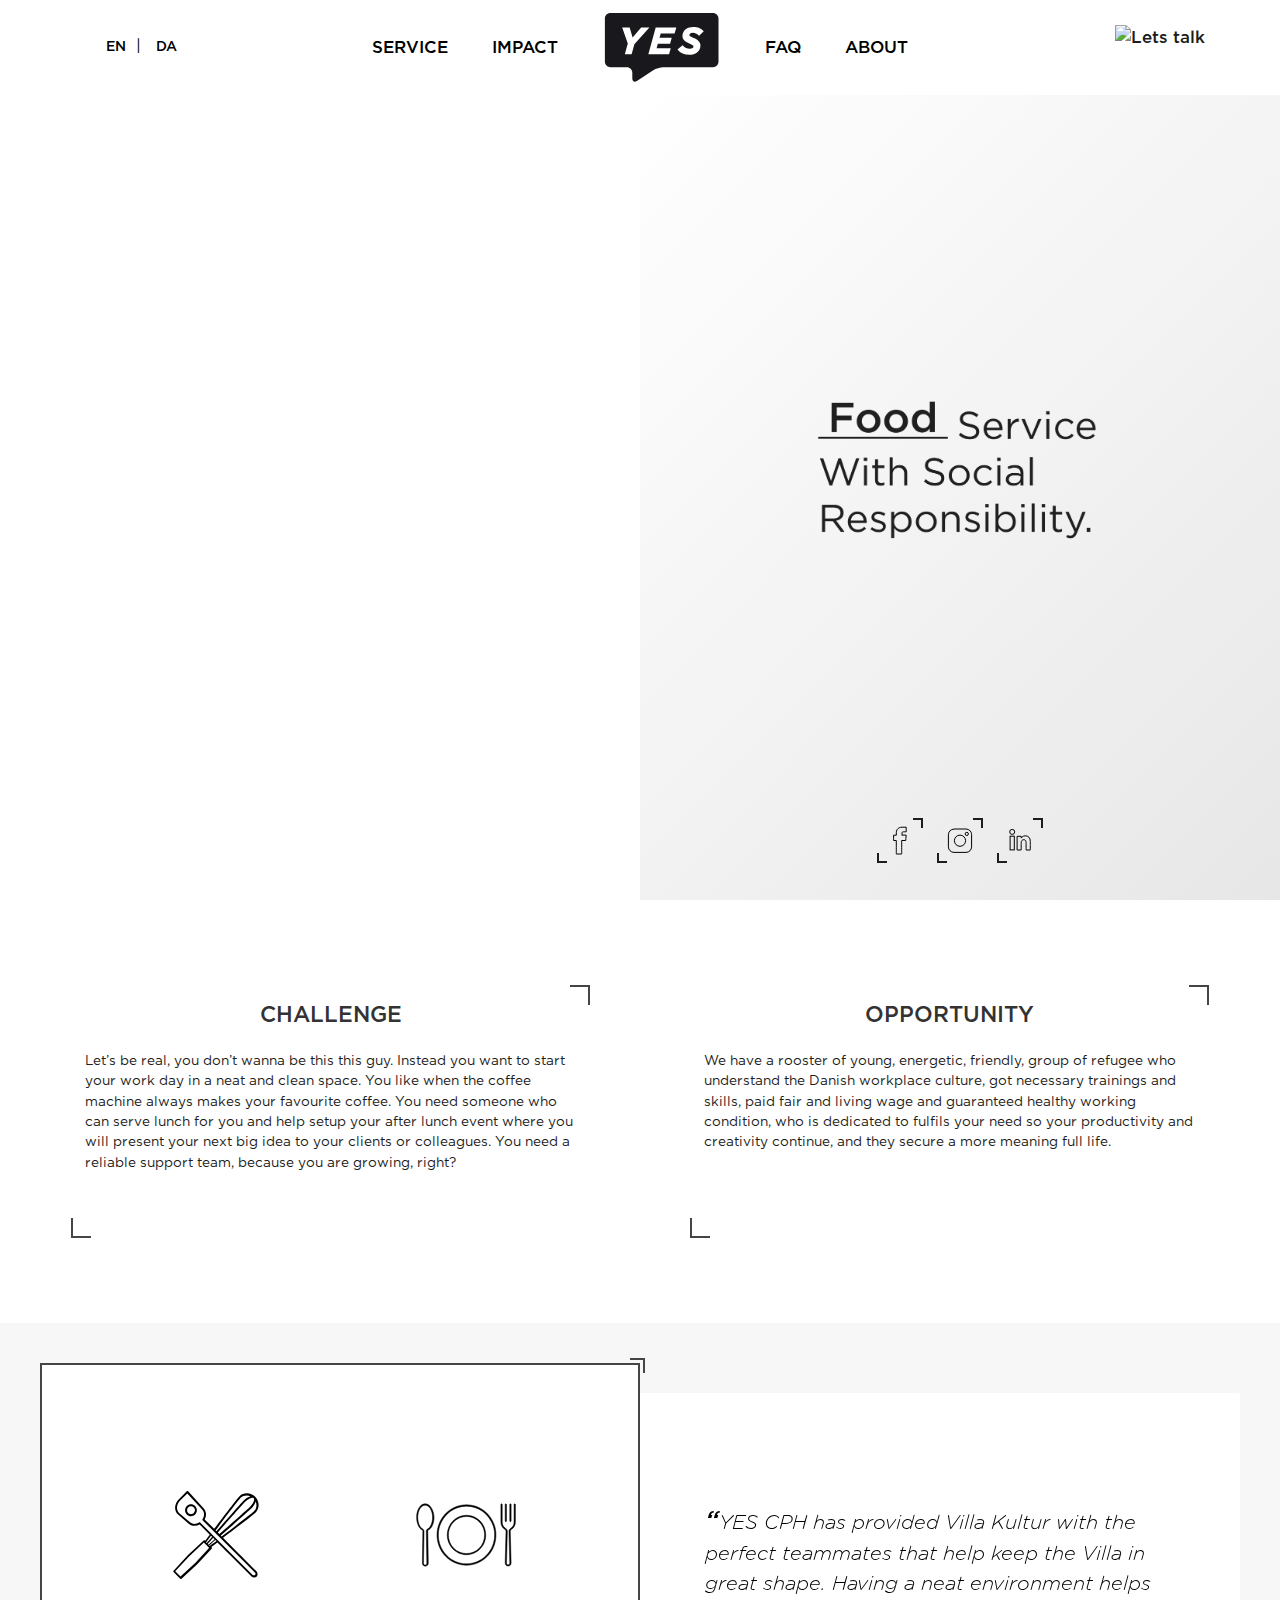
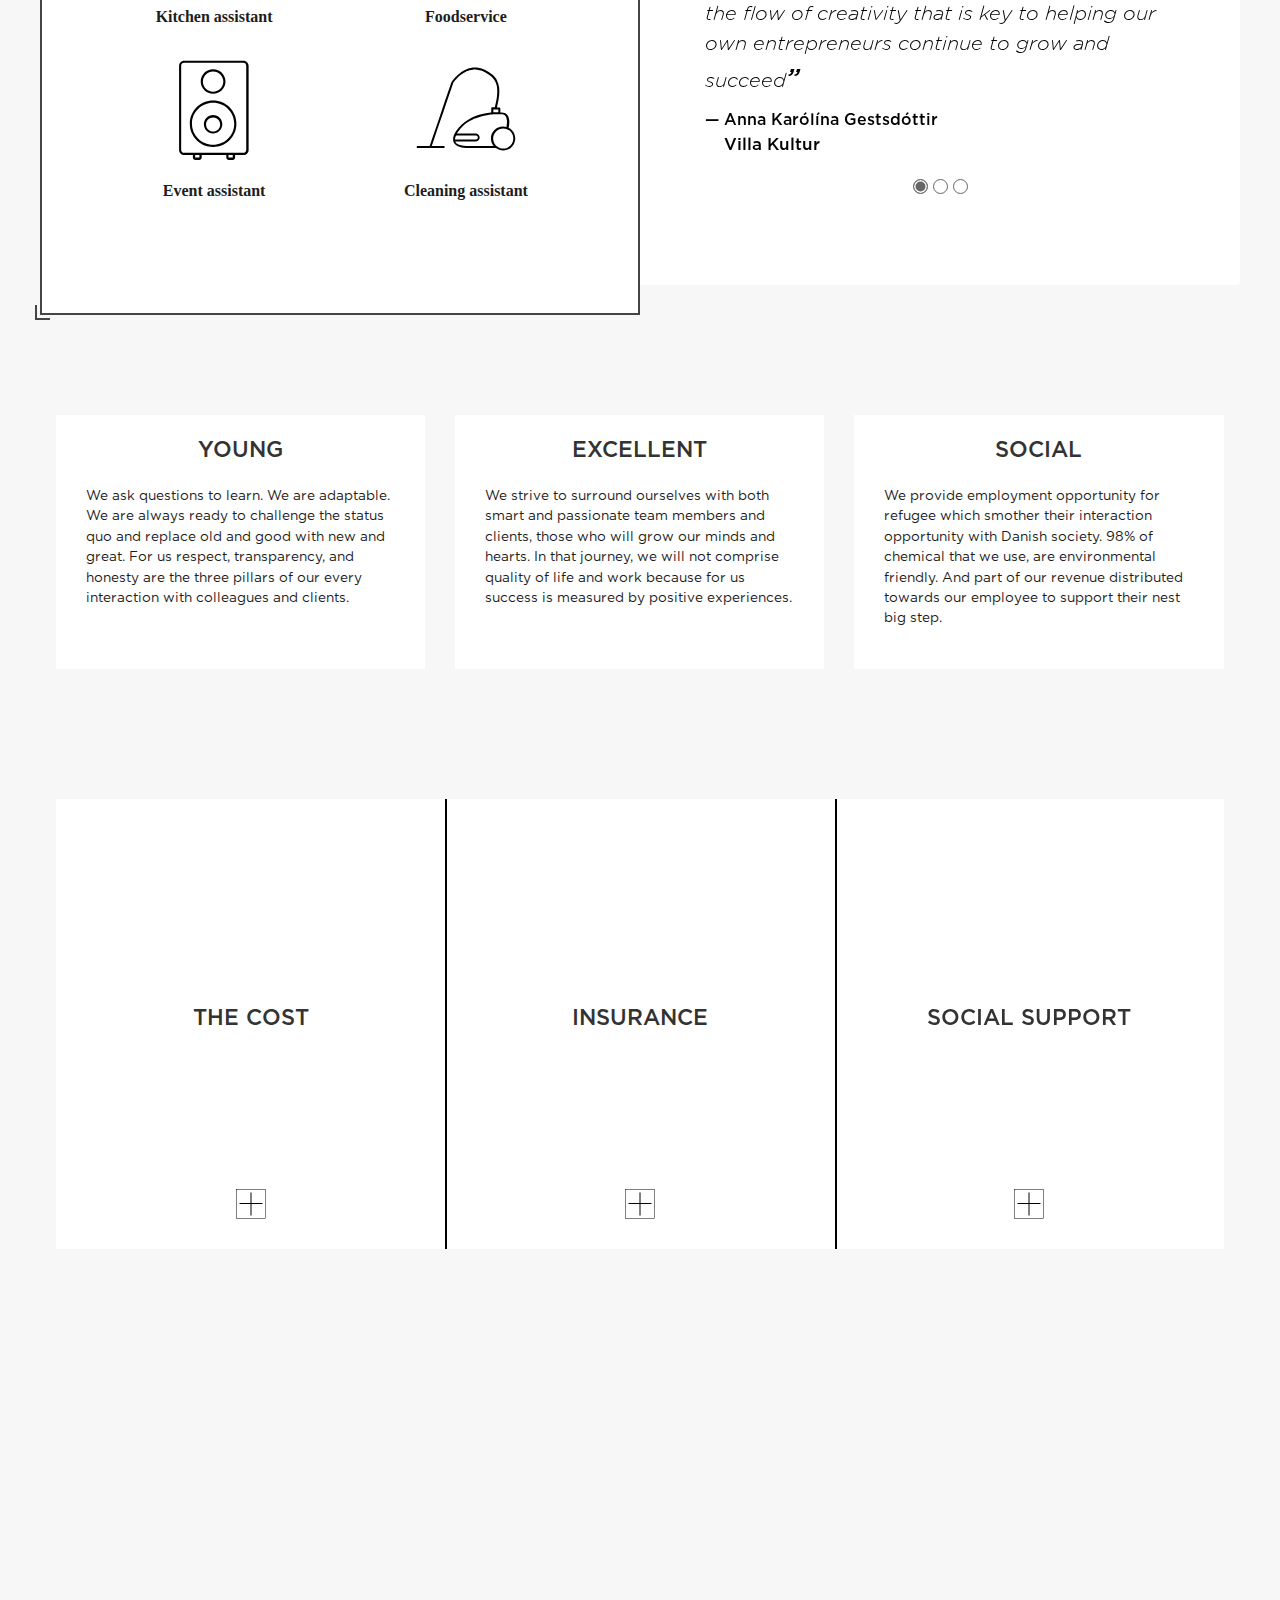
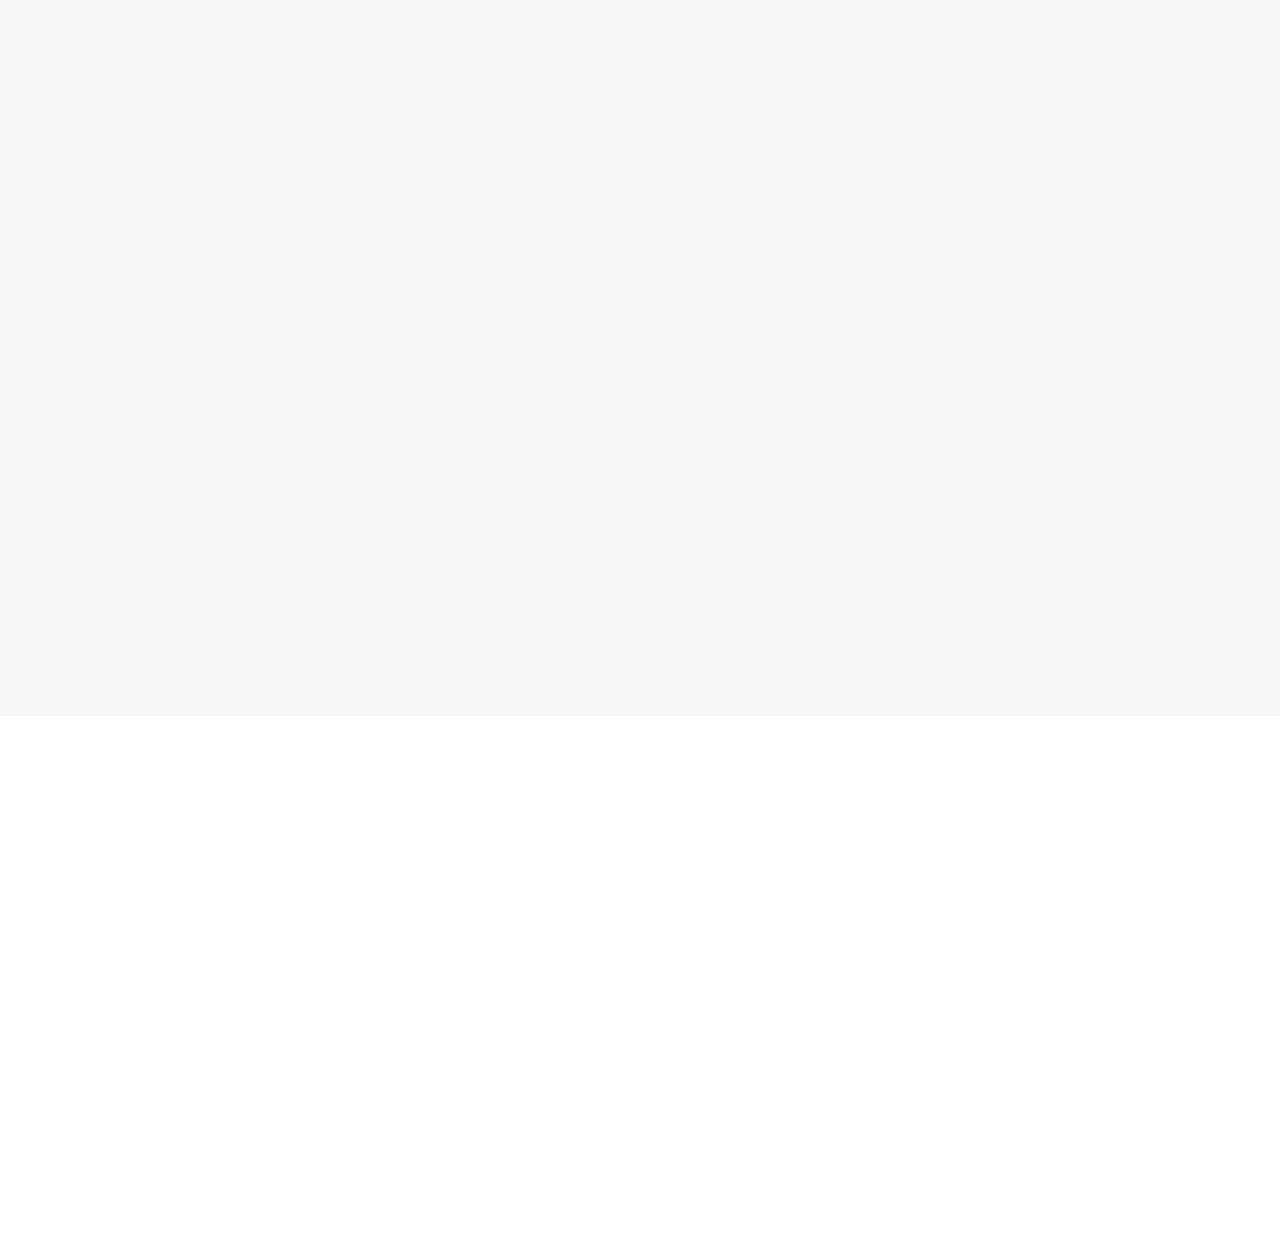
==== commit 34b6e4cb: "updated the cost slider" ====
--- a/index.html
+++ b/index.html
@@ -312,84 +312,195 @@
             <div class="panel-container normal scrolled">
               <div class="panel">
                 <div class="item normal">
-                  <div class="content"><p>Here is the item!</p></div>
+                  <div class="content">
+                    <ul class="nav-secondary" uk-switcher="swiping: false; animation: uk-animation-slide-left-medium, uk-animation-slide-right-medium">
+                      <li class="uk-active">
+                        <a lang="en" data-lang-token="employee-wage" target="_blank" id="a">EMPLOYEE WAGE</a>
+                      </li>
+                      <li>
+                        <a lang="en" data-lang-token="service-fee" target="_blank">SERVICE FEE</a>
+                      </li>
+                    </ul>
+                    <ul class="uk-switcher">
+                      <li id="employee-wage active" class="uk-overflow-auto employee-wage close">
+                        <table class="uk-table uk-table-divider">
+                          <thead>
+                            <tr>
+                              <th class="uk-width-small" lang="en" data-lang-token="days"></th>
+                              <th class="uk-width-small" lang="en" data-lang-token="hours">HOURS</th>
+                              <th class="uk-width-small" lang="en" data-lang-token="wage_in_dkk">Employee Wage</th>
+                              <th class="uk-width-small" lang="en" data-lang-token="wage_with_holidays">Total cost with Standard Service fee</th>
+                            </tr>
+                          </thead>
+                          <tbody>
+                            <tr>
+                              <th rowspan="3" scope="rowgroup" lang="en" data-lang-token="monday_to_friday">Monday to Friday</th>
+                              <td>00.00 - 05.59</td>
+                              <td>168.75</td>
+                              <td>208.75</td>
+                            </tr>
+                            <tr>
+                              <td>06.00 - 17.59</td>
+                              <td>141</td>
+                              <td>181</td>
+                            </tr>
+                            <tr>
+                              <td>18.00 - 23.59</td>
+                              <td>157.50</td>
+                              <td>197.50</td>
+                            </tr>
+                          </tbody>
+                          <tbody>
+                            <tr>
+                              <th rowspan="3" scope="rowgroup" lang="en" data-lang-token="saturday">Saturday</th>
+                              <td>00.00 - 05.59</td>
+                              <td>168.75</td>
+                              <td>208.75</td>
+                            </tr>
+                            <tr>
+                              <td>06.00 - 13.59</td>
+                              <td>146.25</td>
+                              <td>188.25</td>
+                            </tr>
+                            <tr>
+                              <td>14.00 - 23.59</td>
+                              <td>168.75</td>
+                              <td>208.75</td>
+                            </tr>
+                          </tbody>
+                          <tbody>
+                            <tr>
+                              <th rowspan="3" scope="rowgroup" lang="en" data-lang-token="sunday">Sunday</th>
+                              <td>All day</td>
+                              <td>168.75</td>
+                              <td>208.75</td>
+                            </tr>
+                          </tbody>
+                        </table>
+                        <div class="info">
+                          <p>*For last minute service employee receive 20% extra and no extra for service fee</p>
+                          <p>*For cleaning service you pay 20DKK extra for equipment and chemical.</p>
+                        </div>
+                        <a class=""></a>
+                      </li>
+                      <li id="service-fee" class="service-fee">bbb</li>
+                    </ul>
+                  </div>
                   <div class="cover">
                     <div class="blurb">
-                      <div class="title">
-                        Hello There!
+                      <h3 class="title">
+                        The cost
+                      </h3>
+                      <p class="subtitle">
+                        The cost of working with us falls into two categories: employee wage, service fee. We follow standardized processes to ensure full transparency that equally all parties involved.
+                      </p>
+                    </div>
+                  </div>
+                  <h3 class="label">
+                      The cost
+                  </h3>
+                  <div class="action">
+                    <img src="assets/img/icon/slider-action.svg" alt="sldier action">
+                  </div>
+                </div>
+                <div class="item normal">
+                  <div class="content close">
+                    <div class="uk-section uk-section-small insurance">
+                      <div class="box">
+                        <hr class="uk-hidden break-small">
+                        <em lang="en" data-lang-token="injury_insurance_title">Work injury insurance</em>
+                        <p lang="en" data-lang-token="injury_insurance_text">This insurance covers injuries to the employee in the workplace. This is the part of the insurance that we ask the companies that we work with to handle. The nature of the work we do involves sustainable integration. As such, we encourage
+                          companies to interact with their teammates, which involves taking responsibility for their wellbeing and making sure that the areas where they work are safe. Furthermore, according to the Danish Business Authority the recipient company
+                          is responsible for providing the work injury insurance for the teammate working with them.</p>
                       </div>
-                      <div class="subtitle">
-                        Hi!
+                      <div class="box">
+                        <hr class="uk-hidden break-small">
+                        <em lang="en" data-lang-token="liability_insurance_title">Liability Insurance</em>
+                        <p lang="en" data-lang-token="liability_insurance_text">This insurance covers damage done by the teammate at the recipient company. It covers damages up to 10 million DKK. While we have not been forced to utilize this insurance, and hope that we never will, we understand that mistakes can
+                          be made. Therefore, this is our way of easing the minds of companies we work with in terms of potential mistakes made by teammates in their process of learning their way around the new place of work.</p>
                       </div>
                     </div>
                   </div>
-                  <div class="label">
-                      Click!
-                   </div>
-                  <div class="action">
-                     <?xml version="1.0" encoding="UTF-8"?>
-                    <svg width="30px" height="30px" viewBox="0 0 60 60" version="1.1" xmlns="http://www.w3.org/2000/svg" xmlns:xlink="http://www.w3.org/1999/xlink">
-                        <defs></defs>
-                        <g id="Page-1" stroke="none" fill="none" fill-rule="evenodd">
-                            <path d="M30,8 L30,52" id="Line" stroke="#000000" stroke-width="2" stroke-linecap="square"></path>
-                            <path d="M52,29 L8,29" id="Line" stroke="#000000" stroke-width="2" stroke-linecap="square"></path>
-                            <rect id="Rectangle" stroke="#000000" stroke-width="1" x="1" y="1" width="58" height="58"></rect>
-                        </g>
-                    </svg>
-                  </div>
-                </div>
-                <div class="item normal">
-                  <div class="content"><p>Here is the item!</p></div>
                   <div class="cover">
                     <div class="blurb">
-                      <div class="title">
-                        Hello There!
+                      <h3 class="title">
+                        INSURANCE
+                      </h3>
+                      <p class="subtitle">
+                        While YES always does our utmost to make sure that everything is done in a safe way, so that both the employees and the areas they work in are safe, things can go wrong. Therefore, there are two types of insurance that we work with.
+                      </p>
+                    </div>
+                  </div>
+                  <h3 class="label">
+                      INSURANCE
+                   </h3>
+                 <div class="action">
+                   <img src="assets/img/icon/slider-action.svg" alt="sldier action">
+                 </div>
+                </div>
+                <div class="item normal">
+                  <div class="content">
+                    <div class="data" id="data">
+                      <div class="uk-grid-large" uk-grid>
+                        <div class="uk-width-2-3">
+                          <div class="box close">
+                            <hr class="uk-hidden break-small">
+                            <p lang="en" data-lang-token="consciously_priced_text">With us you only pay for your use, there are no hidden fees and we use all of our profits to expand your CSR profile.</p>
+                          </div>
+                          <hr class="uk-panel-divider">
+
+                          <ul class="uk-grid-large uk-child-width-1-3 uk-flex uk-flex-middle items" uk-grid>
+                            <li><a href="http://jaago.com.bd" target="_blank"><img src="assets/img/partners/Jaago.png" alt="Jaago foundation"></a></li>
+                            <li><a href="http://www.hackyourfuture.net" target="_blank"><img src="assets/img/partners/Hack-your-future.png" alt="Hack your future"></a></li>
+                            
+                          </ul>
+
+
+                        </div>
+                        <div class="uk-width-1-3 uk-flex uk-flex-left uk-flex-center@s uk-flex-right@m">
+                          <div class="uk-grid uk-grid-collapse chart bar">
+                            <div class="uk-flex uk-flex-left uk-flex-middle">
+                              <ul class="uk-padding-remove-left uk-inline blocks">
+                                <p class="uk-position-bottom-left uk-margin-remove" lang="en" data-lang-token="total_cost">Total cost for you</p>
+                                <li>
+                                  <div class="block" data-percentage="50"></div>
+                                  <div class="uk-position-z-index block cover " data-percentage="68"></div>
+                                  <span><b>YES CPH</b></span>
+                                </li>
+                                <li>
+                                  <div class="uk-position-z-index block light" data-percentage="70"></div>
+                                  <div class="block dark" data-percentage="100"></div>
+                                  <span lang="en" data-lang-token="conventional_companies">Conventional Companies</span>
+                                </li>
+                              </ul>
+                            </div>
+                            <div class="uk-flex uk-flex-right uk-flex-middle legend">
+                              <ul class="uk-list items">
+                                <li><img src="assets/img/icon/legend-profit.svg" alt="Profit Symbol">Profit</li>
+                                <li><img src="assets/img/icon/legend-giving-back-to-society.svg"><span lang="en" data-lang-token="giving_back">Giving back to society</span></li>
+                                <li><img src="assets/img/icon/Legend-operation-cost.svg" alt="Operation cost Symbol" lang="en" data-lang-token="operation_cost"><span lang="en" data-lang-token="operation_cost">Operation cost</span></li>
+                              </ul>
+                            </div>
+                          </div>
+                        </div>
                       </div>
-                      <div class="subtitle">
-                        Hi!
-                      </div>
-                    </div>
-                  </div>
-                  <div class="label">
-                      Click!
-                   </div>
-                 <div class="action">
-                    <?xml version="1.0" encoding="UTF-8"?>
-                   <svg width="30px" height="30px" viewBox="0 0 60 60" version="1.1" xmlns="http://www.w3.org/2000/svg" xmlns:xlink="http://www.w3.org/1999/xlink">
-                       <defs></defs>
-                       <g id="Page-1" stroke="none" fill="none" fill-rule="evenodd">
-                           <path d="M30,8 L30,52" id="Line" stroke="#000000" stroke-width="2" stroke-linecap="square"></path>
-                           <path d="M52,29 L8,29" id="Line" stroke="#000000" stroke-width="2" stroke-linecap="square"></path>
-                           <rect id="Rectangle" stroke="#000000" stroke-width="1" x="1" y="1" width="58" height="58"></rect>
-                       </g>
-                   </svg>
-                 </div>
-                </div>
-                <div class="item normal">
-                  <div class="content"><p>Here is the item!</p></div>
+                    </div>
+                  </div>
                   <div class="cover">
                     <div class="blurb">
-                      <div class="title">
-                        Hello There!
-                      </div>
-                      <div class="subtitle">
-                        Hi!
-                      </div>
-                    </div>
-                  </div>
-                  <div class="label">
-                      Click!
-                  </div>
+                      <h3 class="title">
+                        social support
+                      </h3>
+                      <p class="subtitle">
+                        As a social business one of the fundamental rules that we follow is that we are not profit driven. Therefore, all our profit goes to support social causes.
+                      </p>
+                    </div>
+                  </div>
+                  <h3 class="label">
+                      social support
+                  </h3>
                   <div class="action">
-                     <?xml version="1.0" encoding="UTF-8"?>
-                    <svg width="30px" height="30px" viewBox="0 0 60 60" version="1.1" xmlns="http://www.w3.org/2000/svg" xmlns:xlink="http://www.w3.org/1999/xlink">
-                        <defs></defs>
-                        <g id="Page-1" stroke="none" fill="none" fill-rule="evenodd">
-                            <path d="M30,8 L30,52" id="Line" stroke="#000000" stroke-width="2" stroke-linecap="square"></path>
-                            <path d="M52,29 L8,29" id="Line" stroke="#000000" stroke-width="2" stroke-linecap="square"></path>
-                            <rect id="Rectangle" stroke="#000000" stroke-width="1" x="1" y="1" width="58" height="58"></rect>
-                        </g>
-                    </svg>
+                    <img src="assets/img/icon/slider-action.svg" alt="sldier action">
                   </div>
                 </div>
               </div>
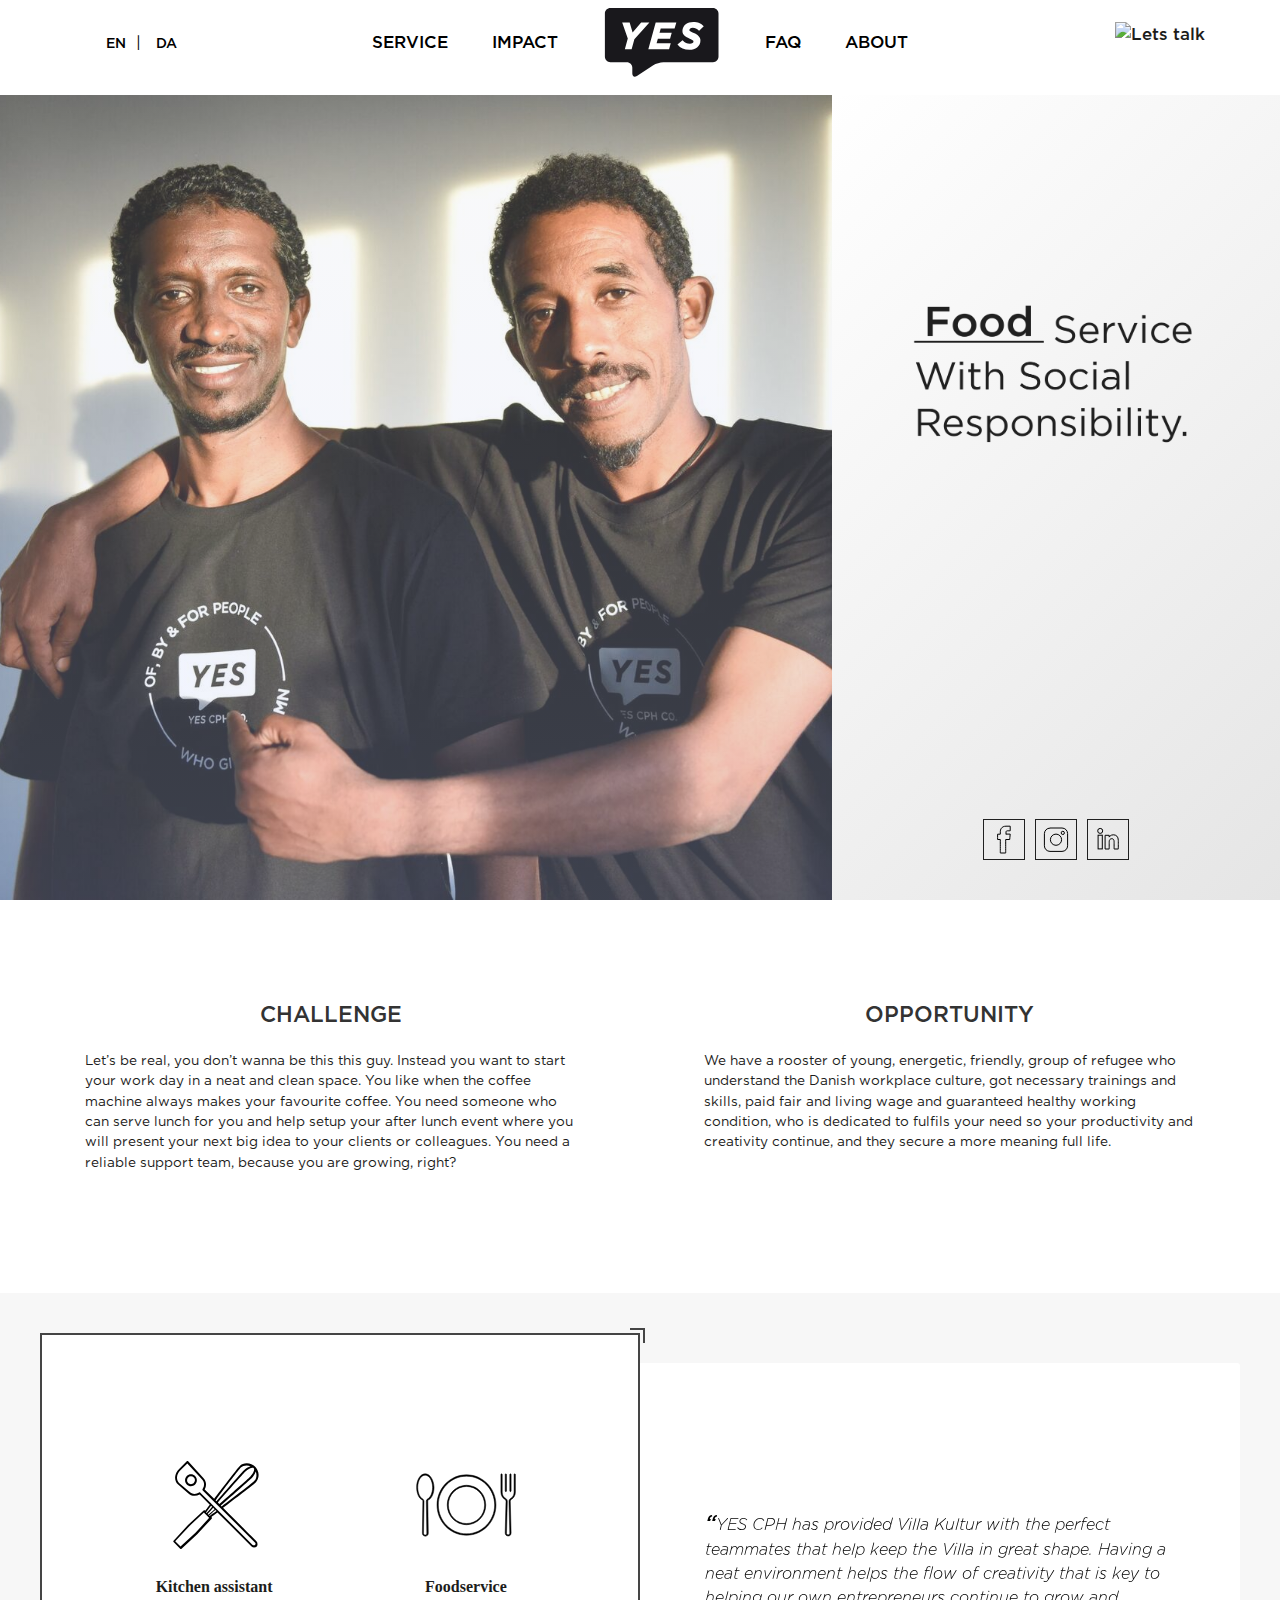
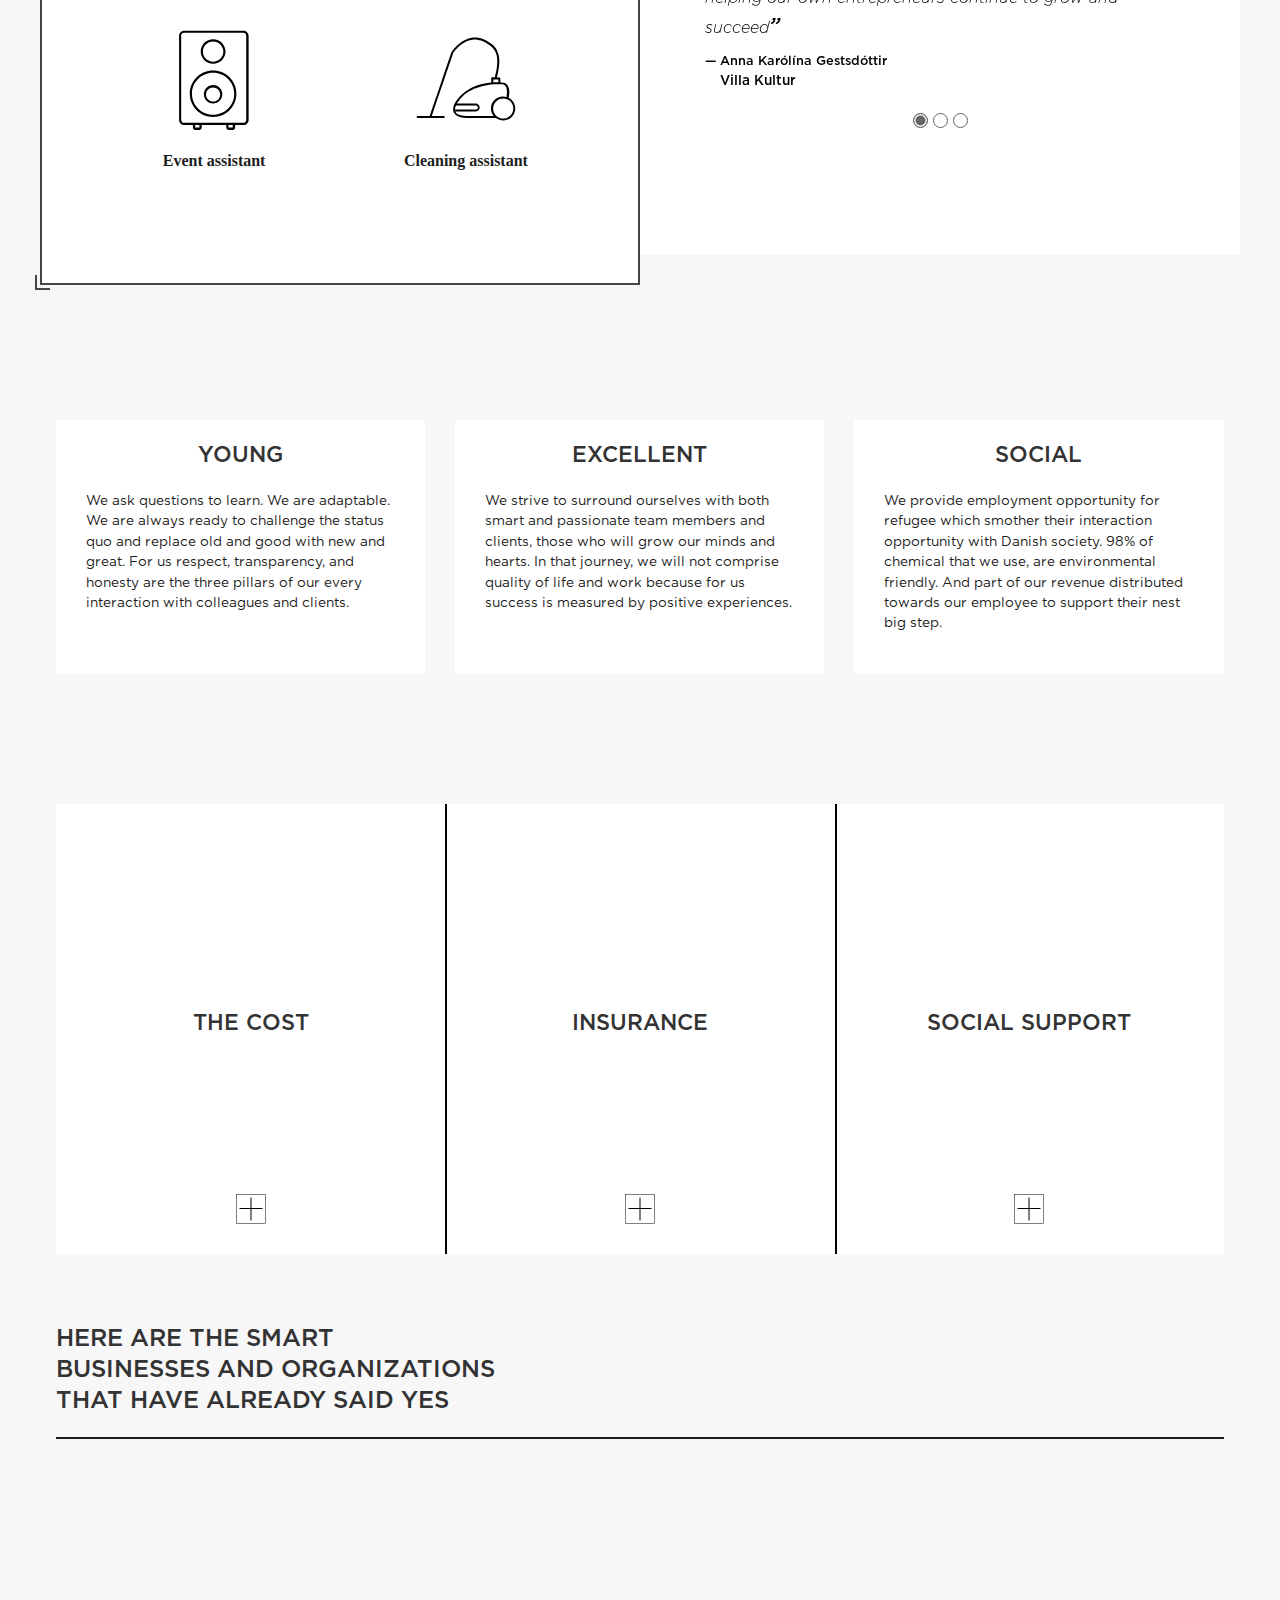
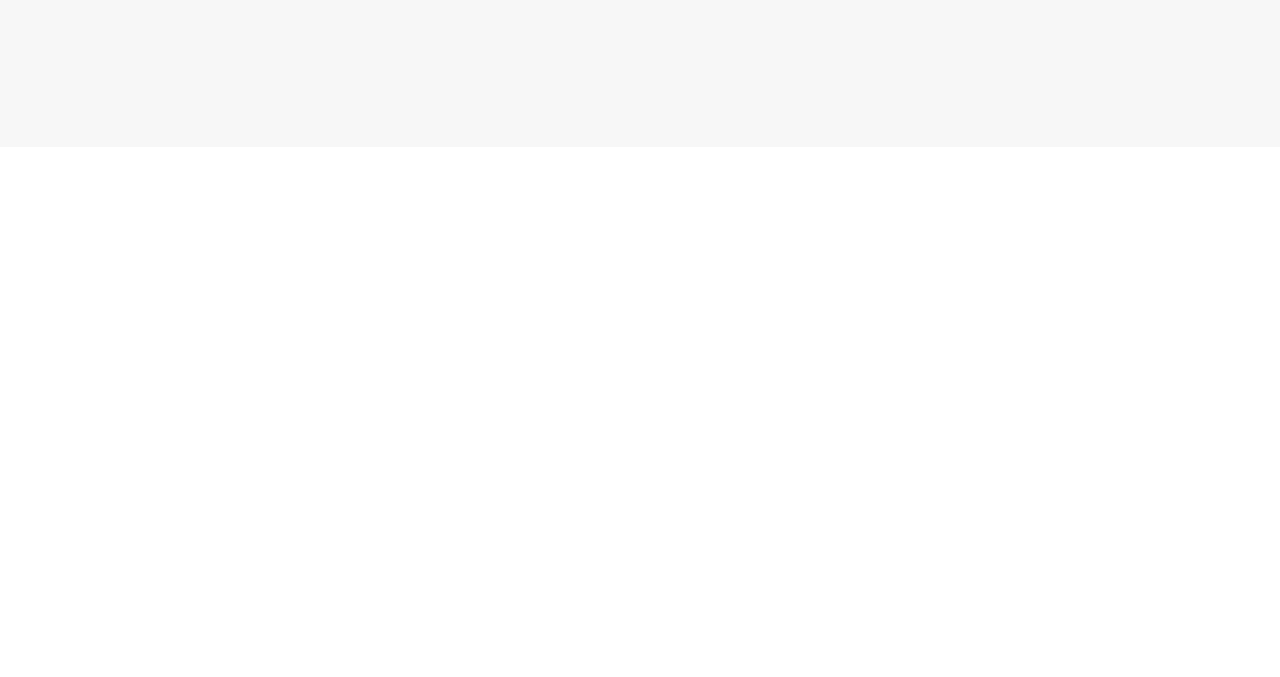
==== commit 65c6e5e5: "update the landing hero section" ====
--- a/index.html
+++ b/index.html
@@ -52,7 +52,7 @@
                   <a href="service">Service</a>
                 </li>
                 <li>
-                  <a href="impact" lang="en" data-lang-token="impact_nav">Impact</a>
+                  <a href="*_impact" lang="en" data-lang-token="impact_nav">Impact</a>
                 </li>
               </ul>
             </div>
@@ -69,7 +69,7 @@
             <div class="uk-navbar-right">
               <ul class="uk-navbar-nav my-navbar-nav uk-hidden">
                 <li>
-                  <a href="faq">FAQ</a>
+                  <a href="*_faq">FAQ</a>
                 </li>
                 <li>
                   <a href="about" lang="en" data-lang-token="about_nav">About</a>
@@ -107,8 +107,8 @@
           <nav class="overlay-menu">
             <ul>
               <li><a href="service">Service</a></li>
-              <li><a href="impact" lang="en" data-lang-token="impact_nav">Impact</a></li>
-              <li><a href="faq">FAQ</a></li>
+              <li><a href="*_impact" lang="en" data-lang-token="impact_nav">Impact</a></li>
+              <li><a href="*_faq">FAQ</a></li>
               <li><a href="about" lang="en" data-lang-token="about_nav">About</a></li>
               <li><a href="contact">Contact</a></li>
               <ul class="language">
@@ -125,10 +125,13 @@
       <div class="hero" id="hero" uk-scrollspy="cls: uk-animation-slide-right-medium; target: .cover .contact; delay: 300; hidden:true; repeat: true">
         <div class="uk-section uk-section-media uk-padding-remove-vertical">
           <div class="uk-cover-container cover">
-            <video class="uk-hidden autoplay loop muted" uk-cover autoplay loop muted>
+            <!-- <video class="uk-hidden autoplay loop muted" uk-cover autoplay loop muted>
               <source src="assets/videos/yescph.mp4" type="video/mp4">
               <source src="assets/videos/yescph.ogv" type="video/ogg">
-            </video>
+            </video> -->
+            <div class="left-panel gradient">
+              <img src="assets/img/YESCPH.jpg" alt="YES CPH" class="img-fit">
+            </div>
             <div class="uk-flex uk-flex-column uk-flex-between right-panel">
               <div class="uk-flex uk-flex-center uk-flex-middle media">
                 <img src="assets/img/yes-hero-text.gif" alt="service" lang="en">
@@ -281,7 +284,7 @@
           </div>
           <div class="my-container info">
             <div class="uk-block uk-block-secondary uk-contrast uk-block-large">
-              <div class="uk-grid uk-grid-medium uk-child-width-1-3" data-uk-grid-match>
+              <div class="uk-grid uk-grid-medium uk-child-width-1-3 label-group" data-uk-grid-match>
                 <div>
                   <div class="label">
                     <h3>Young</h3>
@@ -310,81 +313,69 @@
         <div class="my-container">
           <div class="uk-section uk-section-medium">
             <div class="panel-container normal scrolled">
-              <div class="panel">
+              <div class="panel" id="panel">
                 <div class="item normal">
                   <div class="content">
-                    <ul class="nav-secondary" uk-switcher="swiping: false; animation: uk-animation-slide-left-medium, uk-animation-slide-right-medium">
-                      <li class="uk-active">
-                        <a lang="en" data-lang-token="employee-wage" target="_blank" id="a">EMPLOYEE WAGE</a>
-                      </li>
-                      <li>
-                        <a lang="en" data-lang-token="service-fee" target="_blank">SERVICE FEE</a>
-                      </li>
-                    </ul>
-                    <ul class="uk-switcher">
-                      <li id="employee-wage active" class="uk-overflow-auto employee-wage close">
-                        <table class="uk-table uk-table-divider">
-                          <thead>
-                            <tr>
-                              <th class="uk-width-small" lang="en" data-lang-token="days"></th>
-                              <th class="uk-width-small" lang="en" data-lang-token="hours">HOURS</th>
-                              <th class="uk-width-small" lang="en" data-lang-token="wage_in_dkk">Employee Wage</th>
-                              <th class="uk-width-small" lang="en" data-lang-token="wage_with_holidays">Total cost with Standard Service fee</th>
-                            </tr>
-                          </thead>
-                          <tbody>
-                            <tr>
-                              <th rowspan="3" scope="rowgroup" lang="en" data-lang-token="monday_to_friday">Monday to Friday</th>
-                              <td>00.00 - 05.59</td>
-                              <td>168.75</td>
-                              <td>208.75</td>
-                            </tr>
-                            <tr>
-                              <td>06.00 - 17.59</td>
-                              <td>141</td>
-                              <td>181</td>
-                            </tr>
-                            <tr>
-                              <td>18.00 - 23.59</td>
-                              <td>157.50</td>
-                              <td>197.50</td>
-                            </tr>
-                          </tbody>
-                          <tbody>
-                            <tr>
-                              <th rowspan="3" scope="rowgroup" lang="en" data-lang-token="saturday">Saturday</th>
-                              <td>00.00 - 05.59</td>
-                              <td>168.75</td>
-                              <td>208.75</td>
-                            </tr>
-                            <tr>
-                              <td>06.00 - 13.59</td>
-                              <td>146.25</td>
-                              <td>188.25</td>
-                            </tr>
-                            <tr>
-                              <td>14.00 - 23.59</td>
-                              <td>168.75</td>
-                              <td>208.75</td>
-                            </tr>
-                          </tbody>
-                          <tbody>
-                            <tr>
-                              <th rowspan="3" scope="rowgroup" lang="en" data-lang-token="sunday">Sunday</th>
-                              <td>All day</td>
-                              <td>168.75</td>
-                              <td>208.75</td>
-                            </tr>
-                          </tbody>
-                        </table>
-                        <div class="info">
-                          <p>*For last minute service employee receive 20% extra and no extra for service fee</p>
-                          <p>*For cleaning service you pay 20DKK extra for equipment and chemical.</p>
-                        </div>
-                        <a class=""></a>
-                      </li>
-                      <li id="service-fee" class="service-fee">bbb</li>
-                    </ul>
+                    <div class="uk-overflow-auto employee-wage">
+                      <table class="uk-table uk-table-divider">
+                        <thead>
+                          <tr>
+                            <th class="uk-width-small" lang="en" data-lang-token="days"></th>
+                            <th class="uk-width-small" lang="en" data-lang-token="hours">HOURS</th>
+                            <th class="uk-width-small" lang="en" data-lang-token="wage_in_dkk">Employee Wage</th>
+                            <th class="uk-width-small" lang="en" data-lang-token="wage_with_holidays">Total cost with Service fee</th>
+                          </tr>
+                        </thead>
+                        <tbody>
+                          <tr>
+                            <th rowspan="3" scope="rowgroup" lang="en" data-lang-token="monday_to_friday">Monday to Friday</th>
+                            <td>00.00 - 05.59</td>
+                            <td>168.75</td>
+                            <td>208.75</td>
+                          </tr>
+                          <tr>
+                            <td>06.00 - 17.59</td>
+                            <td>141</td>
+                            <td>181</td>
+                          </tr>
+                          <tr>
+                            <td>18.00 - 23.59</td>
+                            <td>157.50</td>
+                            <td>197.50</td>
+                          </tr>
+                        </tbody>
+                        <tbody>
+                          <tr>
+                            <th rowspan="3" scope="rowgroup" lang="en" data-lang-token="saturday">Saturday</th>
+                            <td>00.00 - 05.59</td>
+                            <td>168.75</td>
+                            <td>208.75</td>
+                          </tr>
+                          <tr>
+                            <td>06.00 - 13.59</td>
+                            <td>146.25</td>
+                            <td>188.25</td>
+                          </tr>
+                          <tr>
+                            <td>14.00 - 23.59</td>
+                            <td>168.75</td>
+                            <td>208.75</td>
+                          </tr>
+                        </tbody>
+                        <tbody>
+                          <tr>
+                            <th rowspan="3" scope="rowgroup" lang="en" data-lang-token="sunday">Sunday and Holidays</th>
+                            <td>All day</td>
+                            <td>168.75</td>
+                            <td>208.75</td>
+                          </tr>
+                        </tbody>
+                      </table>
+                      <div class="info">
+                        <p>*For last minute service employee receive 20% extra and no extra for service fee</p>
+                        <p>*For cleaning service you pay 20DKK extra for equipment and chemical.</p>
+                      </div>
+                    </div>
                   </div>
                   <div class="cover">
                     <div class="blurb">
@@ -404,7 +395,7 @@
                   </div>
                 </div>
                 <div class="item normal">
-                  <div class="content close">
+                  <div class="content">
                     <div class="uk-section uk-section-small insurance">
                       <div class="box">
                         <hr class="uk-hidden break-small">
@@ -438,52 +429,19 @@
                    <img src="assets/img/icon/slider-action.svg" alt="sldier action">
                  </div>
                 </div>
-                <div class="item normal">
+                <div class="item normal" id="data">
                   <div class="content">
-                    <div class="data" id="data">
-                      <div class="uk-grid-large" uk-grid>
-                        <div class="uk-width-2-3">
-                          <div class="box close">
-                            <hr class="uk-hidden break-small">
-                            <p lang="en" data-lang-token="consciously_priced_text">With us you only pay for your use, there are no hidden fees and we use all of our profits to expand your CSR profile.</p>
-                          </div>
-                          <hr class="uk-panel-divider">
-
-                          <ul class="uk-grid-large uk-child-width-1-3 uk-flex uk-flex-middle items" uk-grid>
-                            <li><a href="http://jaago.com.bd" target="_blank"><img src="assets/img/partners/Jaago.png" alt="Jaago foundation"></a></li>
-                            <li><a href="http://www.hackyourfuture.net" target="_blank"><img src="assets/img/partners/Hack-your-future.png" alt="Hack your future"></a></li>
-                            
-                          </ul>
-
-
-                        </div>
-                        <div class="uk-width-1-3 uk-flex uk-flex-left uk-flex-center@s uk-flex-right@m">
-                          <div class="uk-grid uk-grid-collapse chart bar">
-                            <div class="uk-flex uk-flex-left uk-flex-middle">
-                              <ul class="uk-padding-remove-left uk-inline blocks">
-                                <p class="uk-position-bottom-left uk-margin-remove" lang="en" data-lang-token="total_cost">Total cost for you</p>
-                                <li>
-                                  <div class="block" data-percentage="50"></div>
-                                  <div class="uk-position-z-index block cover " data-percentage="68"></div>
-                                  <span><b>YES CPH</b></span>
-                                </li>
-                                <li>
-                                  <div class="uk-position-z-index block light" data-percentage="70"></div>
-                                  <div class="block dark" data-percentage="100"></div>
-                                  <span lang="en" data-lang-token="conventional_companies">Conventional Companies</span>
-                                </li>
-                              </ul>
-                            </div>
-                            <div class="uk-flex uk-flex-right uk-flex-middle legend">
-                              <ul class="uk-list items">
-                                <li><img src="assets/img/icon/legend-profit.svg" alt="Profit Symbol">Profit</li>
-                                <li><img src="assets/img/icon/legend-giving-back-to-society.svg"><span lang="en" data-lang-token="giving_back">Giving back to society</span></li>
-                                <li><img src="assets/img/icon/Legend-operation-cost.svg" alt="Operation cost Symbol" lang="en" data-lang-token="operation_cost"><span lang="en" data-lang-token="operation_cost">Operation cost</span></li>
-                              </ul>
-                            </div>
-                          </div>
-                        </div>
+                    <div class="social-support">
+                      <div class="box">
+                        <hr class="uk-hidden break-small">
+                        <p lang="en" data-lang-token="consciously_priced_text">Lorem ipsum dolor sit amet, consectetur adipisicing elit, sed do eiusmod tempor incididunt ut labore et dolore magna aliqua. Ut enim ad minim veniam, quis nostrud exercitation ullamco laboris nisi ut aliquip ex ea commodo consequat. Duis aute irure dolor in reprehenderit in voluptate velit esse cillum dolore eu fugiat nulla pariatur. Excepteur sint occaecat cupidatat non proident, sunt in culpa qui officia deserunt mollit anim id est laborum.</p>
                       </div>
+                      <hr class="uk-panel-divider">
+                      <ul class="uk-grid-medium uk-child-width-1-3 uk-flex uk-flex-middle uk-text-center logo" uk-grid>
+                        <li><a href="http://jaago.com.bd" target="_blank"><img src="assets/img/partners/Jaago.png" alt="Jaago foundation"></a></li>
+                        <li><a href="https://plandanmark.dk" target="_blank"><img src="assets/img/partners/plandanmark.png" alt="plandanmark"></a></li>
+                        <li><a href="http://www.hackyourfuture.net" target="_blank"><img src="assets/img/partners/Hack-your-future.png" alt="Hack your future"></a></li>
+                      </ul>
                     </div>
                   </div>
                   <div class="cover">
@@ -512,37 +470,19 @@
       <div class="partners" id="partners">
         <span id="sticky-stop"></span>
         <div class="my-container">
+          <h2 class="uk-margin-small pre" lang="en" data-lang-token="title_quotation">Here are the smart
+             BUSINESSES AND ORGANIZATIONS
+             THAT HAVE ALREADY SAID YES</h2>
+          <hr class="uk-panel-divider">
           <div class="uk-section uk-section-medium">
-            <ul class="uk-grid-large uk-child-width-1-2 uk-child-width-1-3@s uk-child-width-1-4@m uk-child-width-1-6@l uk-flex uk-flex-middle items" uk-grid>
+            <ul class="uk-grid-large uk-child-width-1-2 uk-child-width-1-3@s uk-child-width-1-4@m uk-child-width-1-4@l uk-flex uk-flex-middle uk-text-center items" uk-grid>
               <li><a href="http://www.aau-cph.dk" target="_blank"><img src="assets/img/partners/Aalbotg-Universitet.png" alt="Aalborg University Denmark"></a></li>
-              <li><a href="http://arcrelief.org/" target="_blank"><img src="assets/img/partners/arcrelief.png" alt="American Refugee Committee"></a></li>
-              <li><a href="http://www.astma-allergi.dk/" target="_blank"><img src="assets/img/partners/AstmaAllergi.png" alt="Astma Allergi Danmark"></a></li>
-              <li><a href="http://www.ecolabel.dk/da/" target="_blank"><img src="assets/img/partners/Blomsten.png" alt="Blomsten" style="width:90px;"></a></li>
               <li><a href="http://cse.cbs.dk" target="_blank"><img src="assets/img/partners/Copenhagen-School-of-Entrepreneurship.png" alt="Copenhagen School of Entrepreneurship"></a></li>
-              <li><a href="http://dmaid.dk" target="_blank"><img src="assets/img/partners/Danish-Muslim-Aid.png" alt="Danish Muslim Aid"></a></li>
-              <li><a href="http://di.dk/Pages/Forsiden.aspx" target="_blank"><img src="assets/img/partners/Dansk-Industri.png" alt="Dansk Industri"></a></li>
-              <li><a href="#" target="_blank"><img src="assets/img/partners/CO2-favorit.png" alt="CO2 favorit"></a></li>
-              <li><a href="https://us.fsc.org/en-us" target="_blank"><img src="assets/img/partners/FSC.png" alt="FSC" style="width:90px;"></a></li>
-              <li><a href="http://gilt.dk" target="_blank"><img src="assets/img/partners/Gilt.png" alt="Gilt"></a></li>
-              <li><a href="http://www.grameen-intel.com" target="_blank"><img src="assets/img/partners/Grameen-Intel.png" alt="Grameen Intel"></a></li>
-              <li><a href="http://www.hackyourfuture.net" target="_blank"><img src="assets/img/partners/Hack-your-future.png" alt="Hack your future"></a></li>
-              <li><a href="http://www.social-x-market.org" target="_blank"><img src="assets/img/partners/Impact-x.png" alt="Impact X"></a></li>
-              <li><a href="http://jaago.com.bd" target="_blank"><img src="assets/img/partners/Jaago.png" alt="Jaago foundation"></a></li>
-              <li><a href="https://www.kirkenskorshaer.dk" target="_blank"><img src="assets/img/partners/Kirkenskorshaer.png" alt="Kirkens Korshær Kompasset"></a></li>
-              <li><a href="http://www.kk.dk/erhvervshus" target="_blank"><img src="assets/img/partners/erhvervshus.png" alt="Københavns Erhvervshus"></a></li>
-              <li><a href="http://mobilbar.nu" target="_blank"><img src="assets/img/partners/mobilbar.png" alt="Mobilbar.nu"></a></li>
-              <li><a href="http://naturs.dk" target="_blank"><img src="assets/img/partners/naturs.png" alt="Naturs"></a></li>
-              <li><a href="https://obsidian.dk/" target="_blank"><img src="assets/img/partners/obsidian.png" alt="Obsidian digital"></a></li>
-              <li><a href="http://www.refugeeentrepreneursdenmark.dk" target="_blank"><img src="assets/img/partners/refugeeentrepreneursdenmark.png" alt="Refugee Entrepreneurs Denmark"></a></li>
+              <li><a href="https://drc.ngo" target="_blank"><img src="assets/img/partners/danish-refugee-council.png" alt="Roskillde University"></a></li>
+              <li><a href="https://www.rodekors.dk/" target="_blank"><img src="assets/img/partners/red-cross.png" alt="Red Cross"></a></li>
               <li><a href="http://refugeeswelcome.dk" target="_blank"><img src="assets/img/partners/refugeeswelcome.png" alt="RefugeesWelcome"></a></li>
-              <li><a href="https://www.sidecarnoerrebro.dk" target="_blank"><img src="assets/img/partners/sidecarnoerrebro.png" alt="Sidecar bar"></a></li>
-              <li><a href="http://xn--sociale-entreprenrer-rcc.dk" target="_blank"><img src="assets/img/partners/sociale-entrepren.png" alt="Sociale Entreprenører Danmark"></a></li>
-              <li><a href="http://www.stadsing.dk" target="_blank"><img src="assets/img/partners/stadsing.png" alt="Stadsing"></a></li>
-              <li><a href="https://star.dk" target="_blank"><img src="assets/img/partners/star.png" alt="Styrelsen for Arbejdsmarked og Rekruttering"></a></li>
-              <li><a href="http://www.svanen.se/en/" target="_blank"><img src="assets/img/partners/Svanen.png" alt="Svanen"></a></li>
+              <li><a href="https://ruc.dk" target="_blank"><img src="assets/img/partners/roskilled-university.png" alt="Danish Refugee Council"></a></li>
               <li><a href="http://trampolinhuset.dk" target="_blank"><img src="assets/img/partners/trampolinhuset.png" alt="TrampolinHuset"></a></li>
-              <li><a href="http://venligboerne.dk" target="_blank"><img src="assets/img/partners/venligboerne.png" alt="Venligboerne"></a></li>
-              <li><a href="https://www.villakultur.dk" target="_blank"><img src="assets/img/partners/villakultur.png" alt="Villa Kultur"></a></li>
             </ul>
           </div>
         </div>
--- a/css/my.css
+++ b/css/my.css
@@ -8,7 +8,7 @@
 body{font-size:.75em;margin:0;font-family:"Gotham", Georgia, serif;color:#1D1D1B;}
 h1, h2, h3{font-family:'Gotham';text-transform:uppercase}
 h1{font-style:normal;font-weight:bold;font-size:3.563em;line-height:1.2}
-h2{font-size:2.188em;font-style:normal;font-weight:bold}
+h2{font-size:1.500em;font-style:normal;font-weight:500}
 h3{font-size: 1.375rem;font-style:normal;font-weight:500;}
 p{font-size:1em;font-weight:normal;font-style:normal;line-height:1.5;}
 label{font-size:1.188em;font-weight:normal;font-style:normal;line-height:1.2}
@@ -17,13 +17,17 @@
 em{font-size:1.188em;font-style:normal;font-weight:500;color:inherit}
 strong{font-style:normal;font-weight:500}
 span{font-size:1rem;font-style:normal;font-weight:500;font-weight:bold;}
-/* span[lang="da"], span[lang="en"]{font-size:inherit;font-style:inherit;font-weight:inherit;color:inherit;} */
+.img-fit
+{
+    object-fit: cover;
+    object-position: top;
+}
 div{display:block;}
 hr{border-top: 2px solid #1d1d1b;}
-blockquote p{font-size:1.250rem;font-style:italic;font-weight:400;color:#000100}
-blockquote footer{font-size:1rem;font-style:normal;font-weight:500;color:#000100}
-blockquote p::before{content:open-quote;font-weight:500;font-size: 1.6rem}
-blockquote p::after{content:close-quote;font-weight:500;font-size: 1.6rem}
+blockquote p{font-size:1rem;font-style:italic;font-weight:400;color:#000100}
+blockquote footer{font-size:.8rem;font-style:normal;font-weight:500;color:#000100}
+blockquote p::before{content:open-quote;font-weight:500;font-size: 1.3rem}
+blockquote p::after{content:close-quote;font-weight:500;font-size: 1.3rem}
 body .heading{font-size:0.9em}
 body .important{font-style:italic;font-weight:bold;line-height:1.2;font-size:2.9em;padding:8px 0}
 body .hero{font-size:.8em}
@@ -66,7 +70,7 @@
 .language ul li a{color:#000!important}
 .language .uk-breadcrumb>:nth-child(n+2)::before{content:"|";display:inline-block;margin:0 10px;color:#fff}
 .language .uk-breadcrumb>:nth-child(n+2)::before{color:#000}
-.my-navbar,.home .my-navbar{height:95px}
+.my-navbar,.home .my-navbar{height: 85px;}
 .my-navbar.uk-active .logo.light{display:none!important}
 .my-navbar.uk-active .logo.dark{display:inherit!important}
 .my-navbar.uk-active{position:relative !important; background-color:#fff!important}
@@ -102,24 +106,45 @@
 .hero .cover{height:calc(100vh);background-color:#202020;}
 .hero .label {height:100%;position:relative;margin:15px;display:inline-block;padding:15px 1em;}
 .hero .label h3{text-align:center;}
-.hero .label:before, .hero .label:after {content:'';display:block;position:absolute;border-color:#454545;box-sizing:border-box;border-style:solid;width:20px;height:20px;}
-.hero .label:before {bottom:0;left:0;border-width:0 0 2px 2px;z-index:5;}
-.hero .label:after {top:0;right:0;border-width:2px 2px 0 0;}
-.hero .text {padding-bottom:30px;}
-
+
+.hero .left-panel{
+  position: absolute;
+  top: 0;
+  bottom: 0;
+  left: 0;
+  width: 65vw;
+  min-height: 100%;
+  height: auto;
+}
+.hero .left-panel:before{
+  position: absolute;
+  content:" ";
+  top:0;
+  left:0;
+  width:100%;
+  height:100%;
+  display: block;
+  background: -webkit-linear-gradient(360deg,rgba(201,214,255,.3) , rgba(226,226,226,.2));
+  background: linear-gradient(360deg,rgba(201,214,255,.3) , rgba(226,226,226,.2));
+}
+.hero .left-panel img{
+  height:100%;
+  width:100%;
+}
 .hero .right-panel{
   position: absolute;
   top: 0;
   bottom: 0;
   right: 0;
-  width: 50vw;
+  width: 35vw;
   min-height: 100%;
   height: auto;
   text-align: center;
   padding: 47px 70px 40px;
-  background: -webkit-linear-gradient(135deg,rgba(255, 255, 255,.93),rgba(229, 229, 229,.93));
-  background-image: linear-gradient(135deg,rgba(255, 255, 255,.93),rgba(229, 229, 229,.93));
-}
+  background: -webkit-linear-gradient(135deg,rgba(255, 255, 255,1),rgba(229, 229, 229,1));
+  background-image: linear-gradient(135deg,rgba(255, 255, 255,1),rgba(229, 229, 229,1));
+}
+
 .hero .right-panel .media{
   margin-top: 50%;
 }
@@ -127,10 +152,8 @@
   width:500px;
 }
 
-.hero .right-panel .social .item{position:relative;margin:0 10px;}
-.hero .right-panel .social .item:before, .hero .right-panel .social .item:after {content:'';display:block;position:absolute;box-sizing:border-box;border-style:solid;width: 10px;height: 10px;}
-.hero .right-panel .social .item:before {bottom:-3px;left:-3px;border-width:0 0 2px 2px;z-index:5;}
-.hero .right-panel .social .item:after {top:-3px;right:-3px;border-width:2px 2px 0 0;}
+.hero .right-panel .social .item{position:relative;margin:0 5px;border:1px solid #202020}
+.need-to-know{background-color:#F7F7F7;}
 
 .operations{background-color:#F7F7F7;}
 .operations .panel{border-radius:3px;display:flex;align-items:center;min-height:300px;background:#fff;margin:0 40px;}
@@ -142,8 +165,10 @@
 .operations .panel .assistance:after {top:-7px;right:-7px;border-width:2px 2px 0 0;}
 .operations .panel .assistance img {width: 100px;height: 120px}
 .operations .info {padding-top:60px;padding-bottom:60px;}
-.operations .info h3 {text-align:center;}
-.operations .info .label {background-color:#fff;padding:20px 30px;height:100%}
+
+.label-group>div{margin-top:35px}
+.label-group .label {background-color:#fff;padding:20px 30px;height:100%}
+.label-group .label>h3 {text-align:center;}
 
 
 
@@ -310,16 +335,17 @@
 }
 
 
-.chart.bar p{font-weight:normal;font-size:1.063em;left:0;bottom:0;transform-origin:left;transform:rotate(-90deg);-ms-transform-origin:left;-webkit-transform-origin:left;-ms-transform:rotate(-90deg);-webkit-transform:rotate(-90deg);}
-.chart.bar .legend{font-weight:normal;font-size:1.063em;margin-top:80px;}
-.chart.bar .legend li img{padding:4px;}
-.chart.bar .blocks li{display:table-cell;width:130px;height:250px;text-align:center;position:relative;list-style:none;border-bottom:4px solid #1D1D1B;}
-.chart.bar .blocks li .block{display:block;width:82px;margin-left:25px;border:4px solid #1d1d1b;border-bottom:0;position:absolute;bottom:0;}
-.blocks span{font-weight:normal;font-size:1.188em;color:#1d1d1b;width:100%;position:absolute;bottom:-70px;left:0;text-align:center;}
+.chart.bar p{font-weight:normal;font-size:1.2em;left:0;bottom:0;transform-origin:left;transform:rotate(-90deg);-ms-transform-origin:left;-webkit-transform-origin:left;-ms-transform:rotate(-90deg);-webkit-transform:rotate(-90deg);}
+.chart.bar .legend{margin-top:75px;}
+.chart.bar .legend span{font-weight:500;font-size:1em;}
+.chart.bar .legend li img{padding:4px;width:35px}
+.chart.bar .blocks li{display:table-cell;width:130px;height:200px;text-align:center;position:relative;list-style:none;border-bottom:4px solid #1D1D1B;}
+.chart.bar .blocks li .block{display:block;width:82px;margin-left:25px;border:2px solid #1d1d1b;border-bottom:0;position:absolute;bottom:0;}
+.blocks span{font-weight:normal;font-size:1.188em;color:#1d1d1b;width:100%;position:absolute;bottom:-40px;left:0;text-align:center;}
 .blocks span[lang="da"]{bottom:-100px}
 .blocks .block.dark{background:#000;}
 .blocks .block.light{background:#fff;}
-.blocks .block.cover{background-image:url(../assets/img/icon/gift-box.svg);background-repeat:no-repeat;background-position:50% 0%;}
+.blocks .block.media{background-image: url(../assets/img/icon/gift-box.svg);background-repeat:no-repeat;background-position:50% 0%;}
 .my-slider .item{padding:0 25px;}
 .slick-dots li button {display: none}
 .slick-dots{position:absolute;width:100%;left:0px;padding:0px;margin:0px;list-style-type:none;text-align:center;}
@@ -331,8 +357,8 @@
 .slick-prev::before, .slick-next::before{font-size:2rem;color:#1d1d1b;-webkit-font-smoothing:antialiased;-moz-osx-font-smoothing:grayscale;}
 .partners{background-color:#F7F7F7;}
 .partners img{width:120px;}
-.partners img{-webkit-transition: all .3s ease-in-out;filter: gray;-webkit-filter: grayscale(1);}
-.partners img:hover{filter: none;-webkit-filter: grayscale(0);}
+.partners img,.social-support .logo img{-webkit-transition: all .3s ease-in-out;filter: gray;-webkit-filter: grayscale(1);}
+.partners img:hover,.social-support .logo img:hover{filter: none;-webkit-filter: grayscale(0);}
 .sticker p, .sticker h2, .sticker .my-button, .sticker hr, .entrepreneurs hr, .entrepreneurs h2, .entrepreneurs p, .entrepreneurs a.my-button{color:#fff;border-color:#fff;}
 .sticker .cover{background-color:#202020;height:505px;}
 .sticker .my-button{bottom:0;float:none;}
@@ -340,7 +366,7 @@
 .entrepreneurs .box{margin-left:70px;}
 .entrepreneurs .cover .my-container{height:100%;}
 .entrepreneurs p{font-style:italic;font-weight:bold;font-size:2.625em;}
-.steps .blend{background-color:#A6B2C5;background-blend-mode:multiply;mix-blend-mode:multiply}
+.steps
 .steps .cover-1, .steps .cover-2, .steps .cover-3{height:355px;}
 .steps .cover-1{background-image:url(../assets/img/decent-work.png);}
 .steps .cover-2{background-image:url(../assets/img/quality-education.png);}
@@ -364,12 +390,11 @@
 .social .item a::after{border-top:2px solid #000;border-right:2px solid #000;-webkit-transform-origin:100% 0%;}
 .social .item a:hover::after, .social .item a:hover::before{-webkit-transform:scale(1);-ms-transform:scale(1);transform:scale(1);}
 .footer .uk-breadcrumb>:nth-child(n+2):not(.uk-first-column)::before{content:"|";display:inline-block;margin:0 10px;color:#1d1d1b;}
-.story p{font-style:italic;}
+.story p{font-style: italic;}
 .members h3{font-size:1.563em;}
 .members img.tag{top:-35%;left:10%;}
-.members .portrait{width:300px;height:300px;}
+.members .team .portrait img{width: 272px;height: 300px;}
 .members .team .member{padding:90px 0;}
-.members .board .member{padding:35px 0;}
 .nav-secondary{padding:0;}
 .nav-secondary li{list-style:none;}
 .nav-secondary li a{font-size:2em;font-style:normal;font-weight:bold;line-height:1.2;position:relative;display:inline-block;}
@@ -380,10 +405,10 @@
 .fee ol li{display:block;font-style:normal;font-weight:normal;font-size:1.188em;list-style-type:decimal;list-style-position:inside;padding:1px 0;}
 .fee ol li:before{content:counter(item) ". ";counter-increment:item;font-weight:bold;font-style:italic;}
 
-.employee-wage table td {padding:6px;font-size: .75rem;font-weight: 400;}
-.employee-wage table th {padding:6px;font-size: .85rem;font-weight: 500;}
+.employee-wage table td {padding:8px;font-size: .85rem;font-weight: 400;}
+.employee-wage table th {padding:8px;font-size: 1rem;font-weight: 500;}
 .employee-wage table th:not(:last-child),.employee-wage table td:not(:last-child){border-right:2px solid #e5e5e5;}
-.employee-wage .info{padding:3px 0;}
+.employee-wage .info{padding:15px 0;}
 .employee-wage .info>p{margin:0}
 
 .payment-process .bubble, .material-cost .bubble{position:relative;top:5%;left:0;}
@@ -437,3 +462,63 @@
 .process-line .item .item-container hr{float:left;margin-left:-67px;width:60px;}
 .process-line .item .item-container{margin-top:0;}
 .process-line .item:nth-last-child(-n+2){display:none;}
+
+
+.members .board .member{padding-top:15px;padding-bottom:15px}
+.members .board .member figure {
+  position: relative;
+}
+.members .board .member figure figcaption {
+  text-align: center;
+  padding: 10% 2%;
+}
+
+.members .board .member figure .icons {
+  bottom: -15px;
+  position: absolute;
+  width: 100%;
+  text-align: center;
+}
+.members .board .member figure .icons .icon {
+  display: inline-block;
+  padding: 5px;
+  -webkit-transition: 0.35s ease-in-out;
+  transition: 0.35s ease-in-out;
+  -webkit-transform: translate(0, 35px);
+  transform: translate(0, 35px);
+  opacity: 0;
+}
+.members .board .member figure .portrait img{
+  width: 100%;
+  height: 300px;
+}
+.members .board .member figure .portrait {
+  position: relative;
+}
+.members .board .member figure .portrait:hover::after  {
+  background: rgba(0,0,0,.4);
+}
+.members .board .member figure .portrait:after {
+  position: absolute;
+  content:"";
+  top:0;
+  left:0;
+  width:100%;
+  height:100%;
+  transition: all .8s ease;
+}
+.members .board .member figure:hover .icons .icon{
+  -webkit-transform: translate(0, 0);
+  transform: translate(0, 0);
+  opacity: 1;
+}
+.members .board .member figure:hover .icons .icon:first-child {
+  -webkit-transition-delay: 0.2s;
+  transition-delay: 0.2s;
+}
+.members .board .member figure:hover .icons .icon:nth-child(2){
+  -webkit-transition-delay: 0.1s;
+  transition-delay: 0.1s;
+}
+.members .board .member figure:hover .icons .icon:nth-child(3) {
+  -webkit-transition-delay: 0
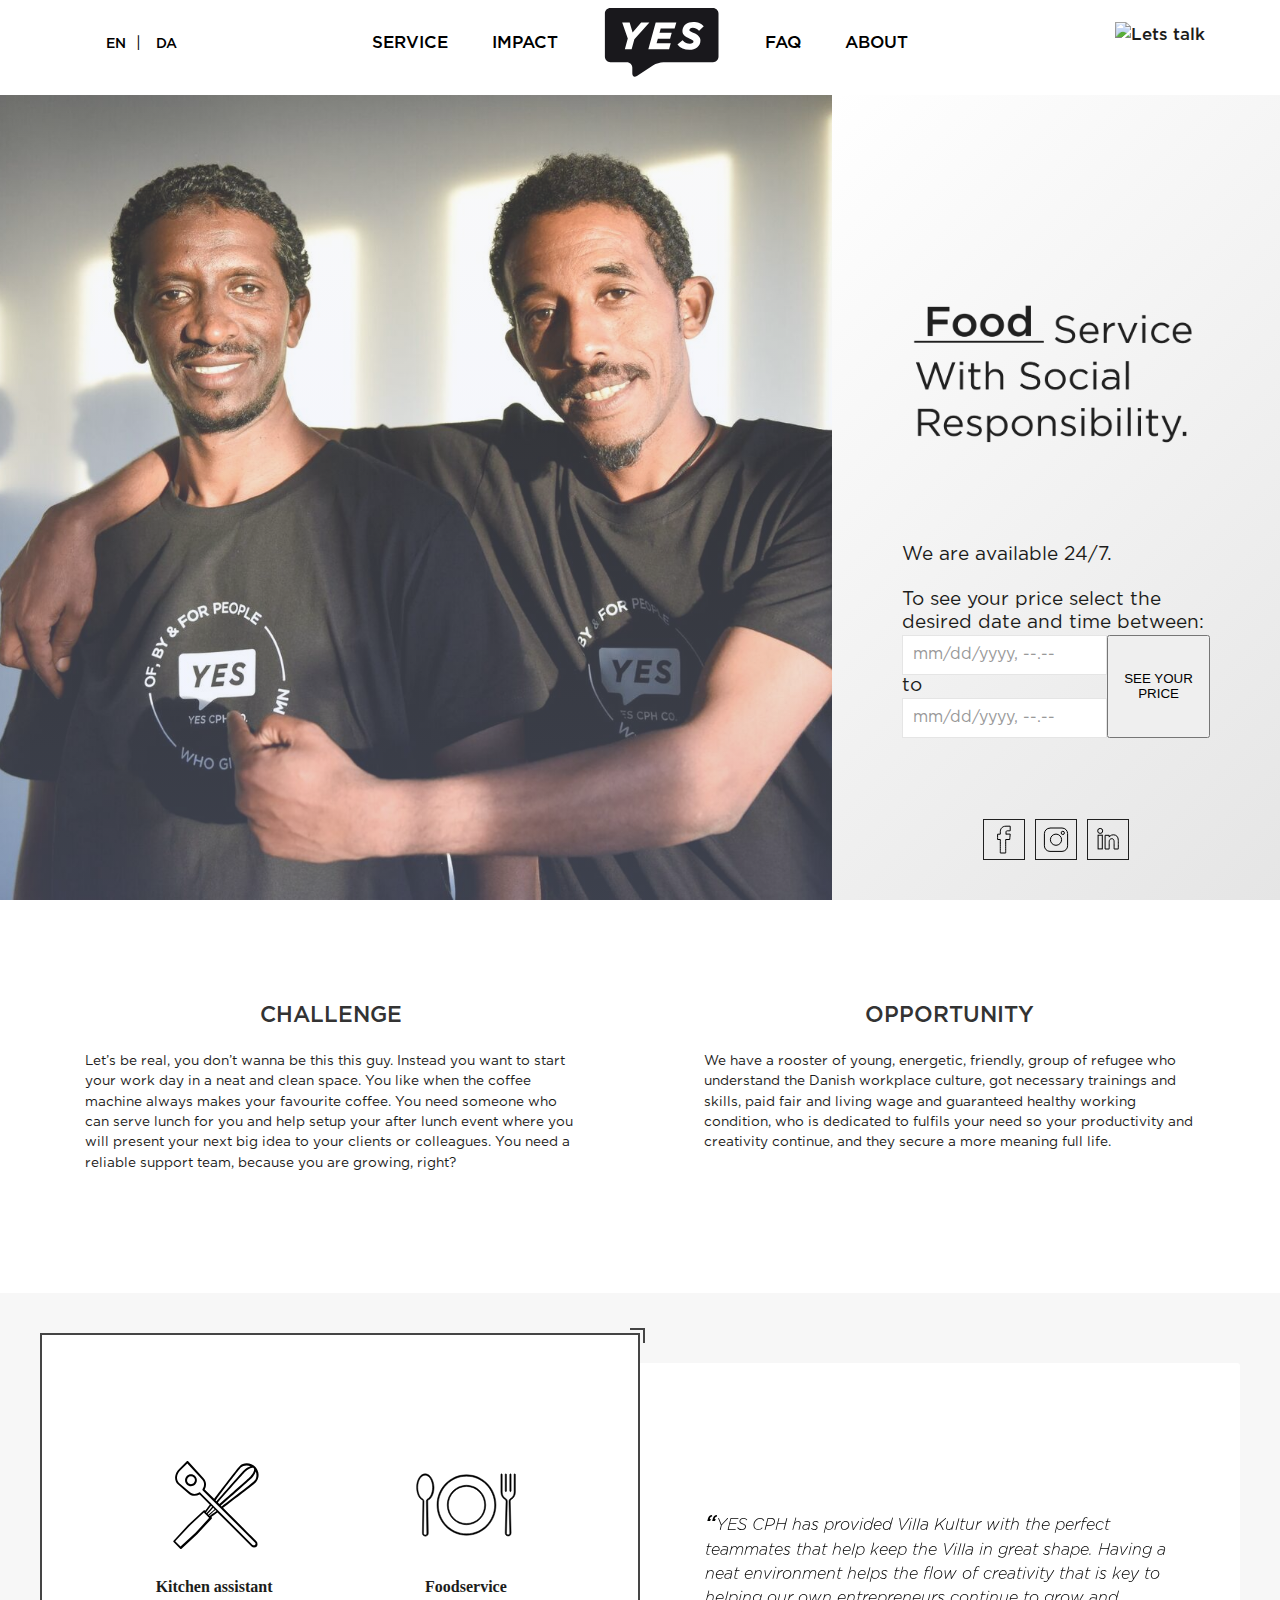
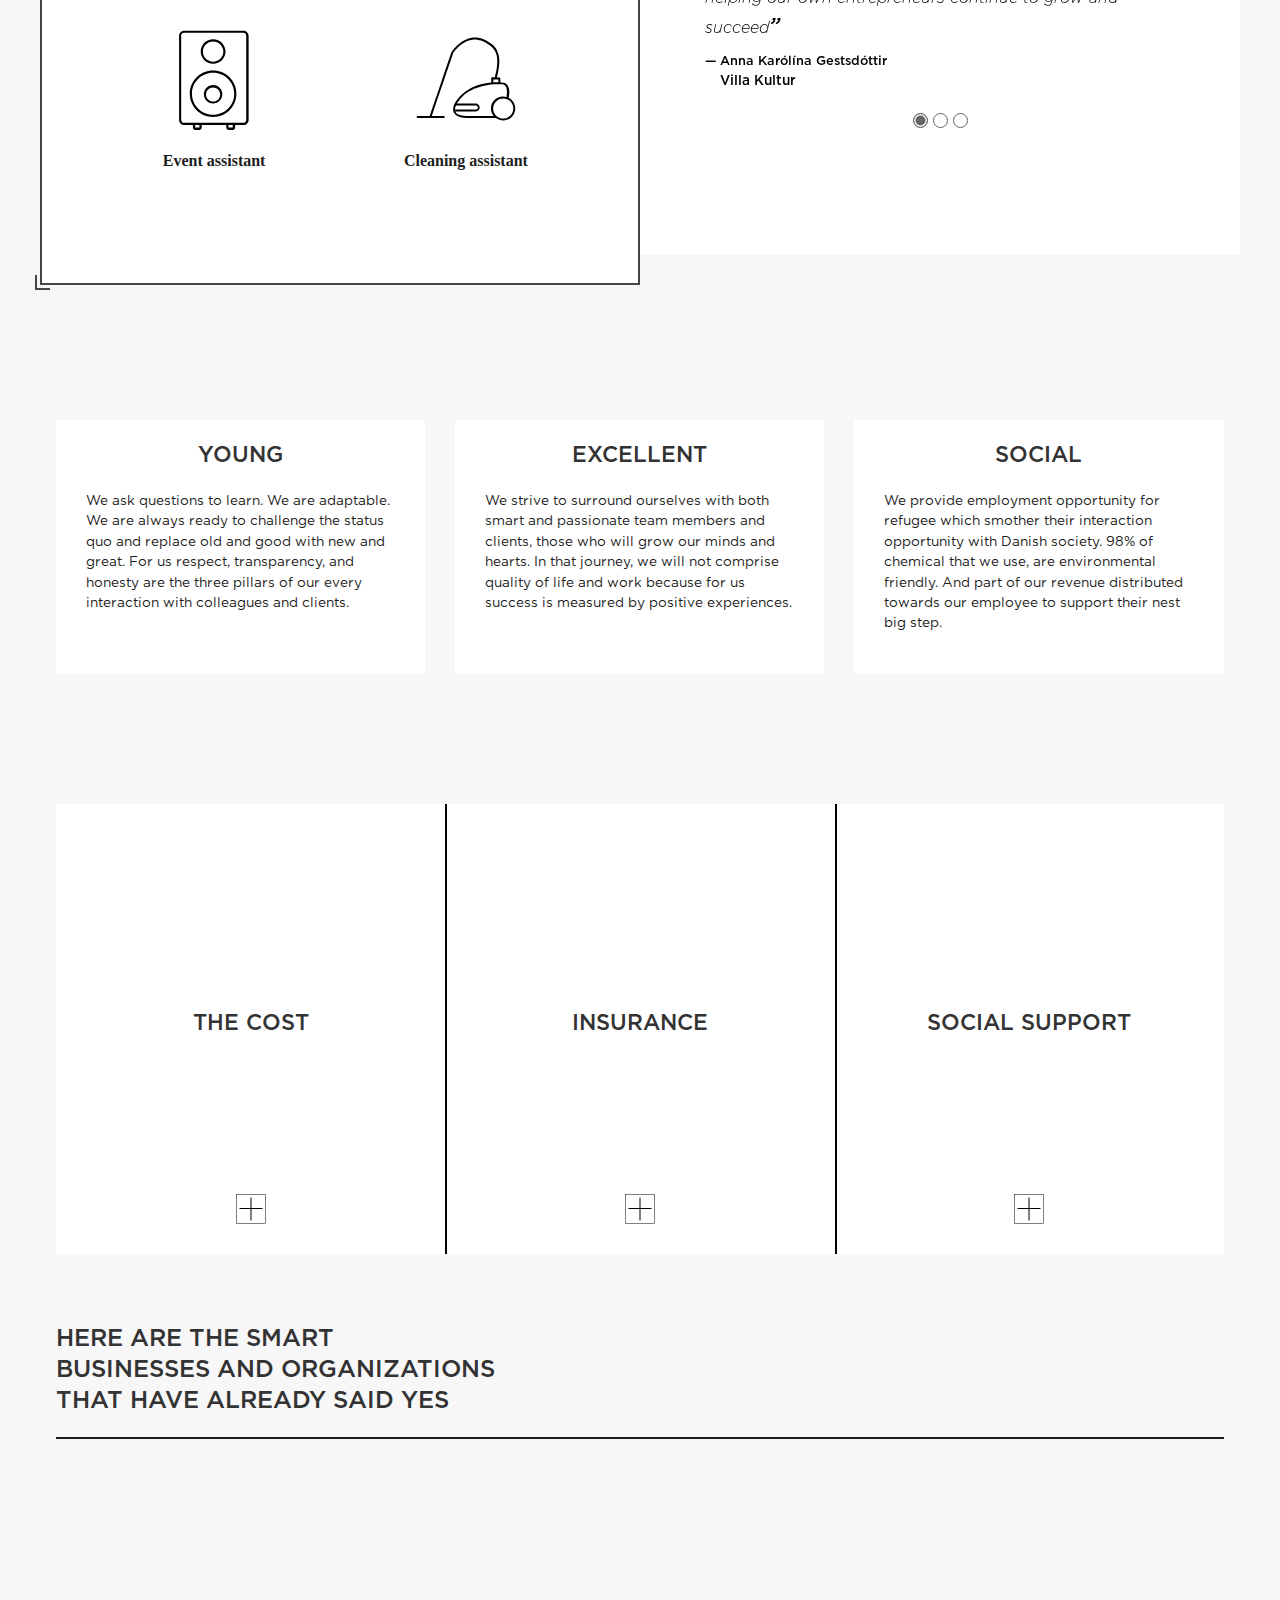
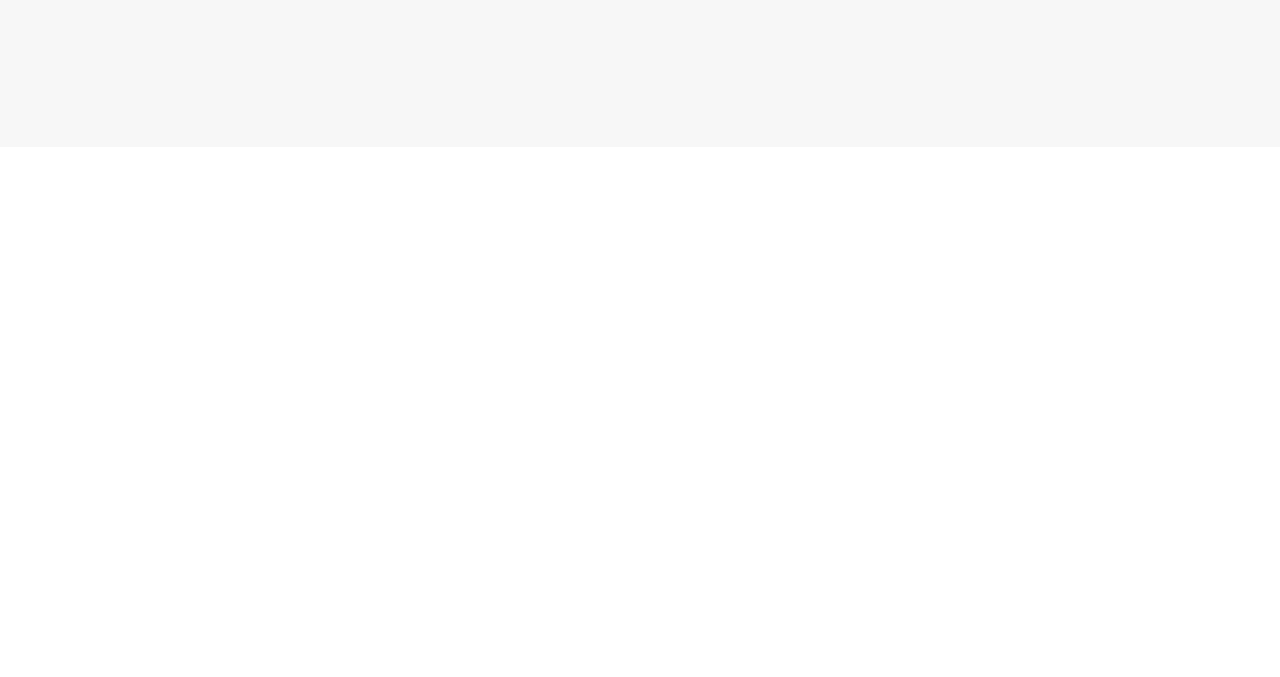
==== commit 3a4003ff: "update the ui for price checker" ====
--- a/index.html
+++ b/index.html
@@ -125,10 +125,6 @@
       <div class="hero" id="hero" uk-scrollspy="cls: uk-animation-slide-right-medium; target: .cover .contact; delay: 300; hidden:true; repeat: true">
         <div class="uk-section uk-section-media uk-padding-remove-vertical">
           <div class="uk-cover-container cover">
-            <!-- <video class="uk-hidden autoplay loop muted" uk-cover autoplay loop muted>
-              <source src="assets/videos/yescph.mp4" type="video/mp4">
-              <source src="assets/videos/yescph.ogv" type="video/ogg">
-            </video> -->
             <div class="left-panel gradient">
               <img src="assets/img/YESCPH.jpg" alt="YES CPH" class="img-fit">
             </div>
@@ -136,6 +132,19 @@
               <div class="uk-flex uk-flex-center uk-flex-middle media">
                 <img src="assets/img/yes-hero-text.gif" alt="service" lang="en">
               </div>
+              <form class="uk-form-horizontal price-check uk-text-left uk-grid-collapse uk-grid-match" method="post" uk-grid>
+                <label class="my-form-label pre" for="datetimeFrom" lang="en" data-lang-token="datetimeFrom_lable">We are available 24/7.
+
+                  To see your price select the desired date and time between:</label>
+                <div class="uk-width-2-3">
+                  <input class="uk-input" name="datetimeFrom" id="datetimeFrom" type="datetime" placeholder="mm/dd/yyyy, --.--">
+                  <label class="my-form-label" for="datetimeTo">to</label>
+                  <input class="uk-input" name="datetimeTo" id="datetimeTo" type="datetime" placeholder="mm/dd/yyyy, --.--">
+                </div>
+                <div class="uk-width-1-3">
+                  <button class="submit" type="button" name="submit">SEE YOUR PRICE</button>
+                </div>
+              </form>
               <div class="uk-flex uk-flex-center social">
                 <div class="item">
                   <a href="https://www.facebook.com/yescphco/" target="_blank">
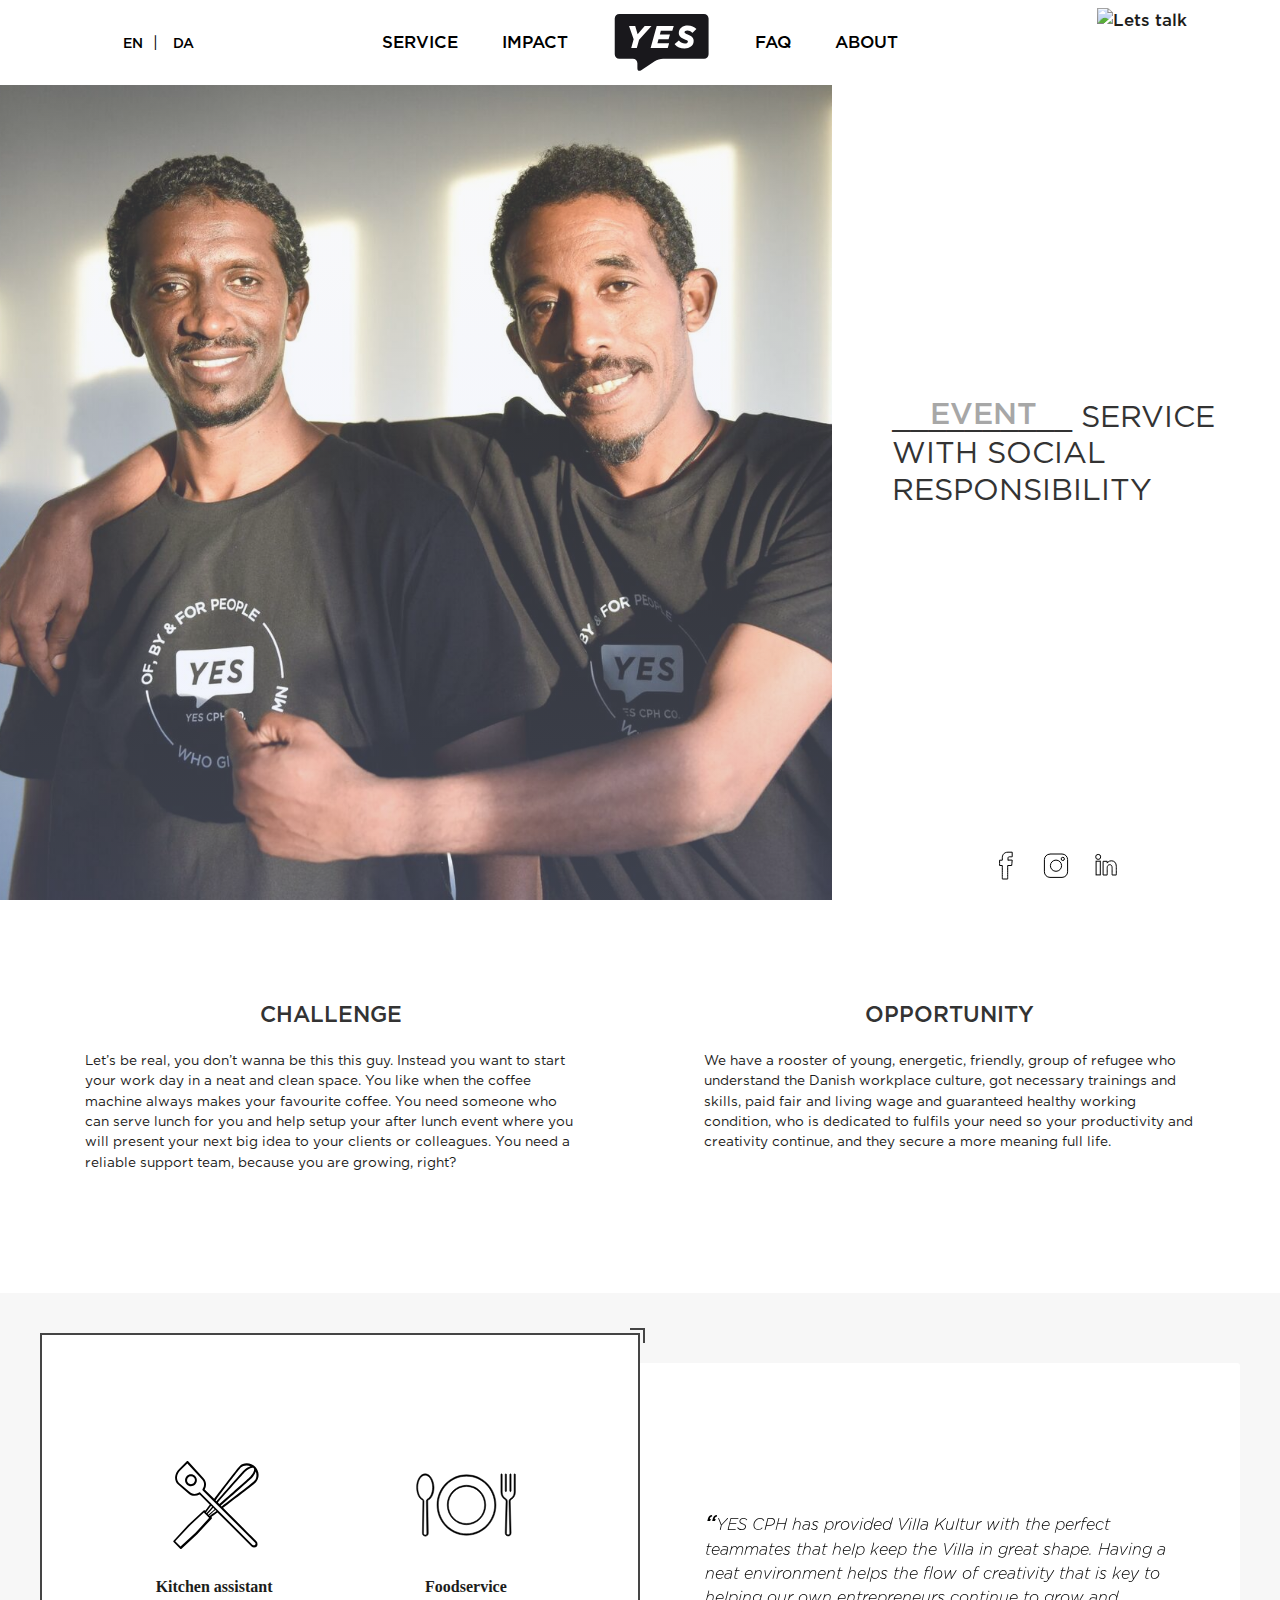
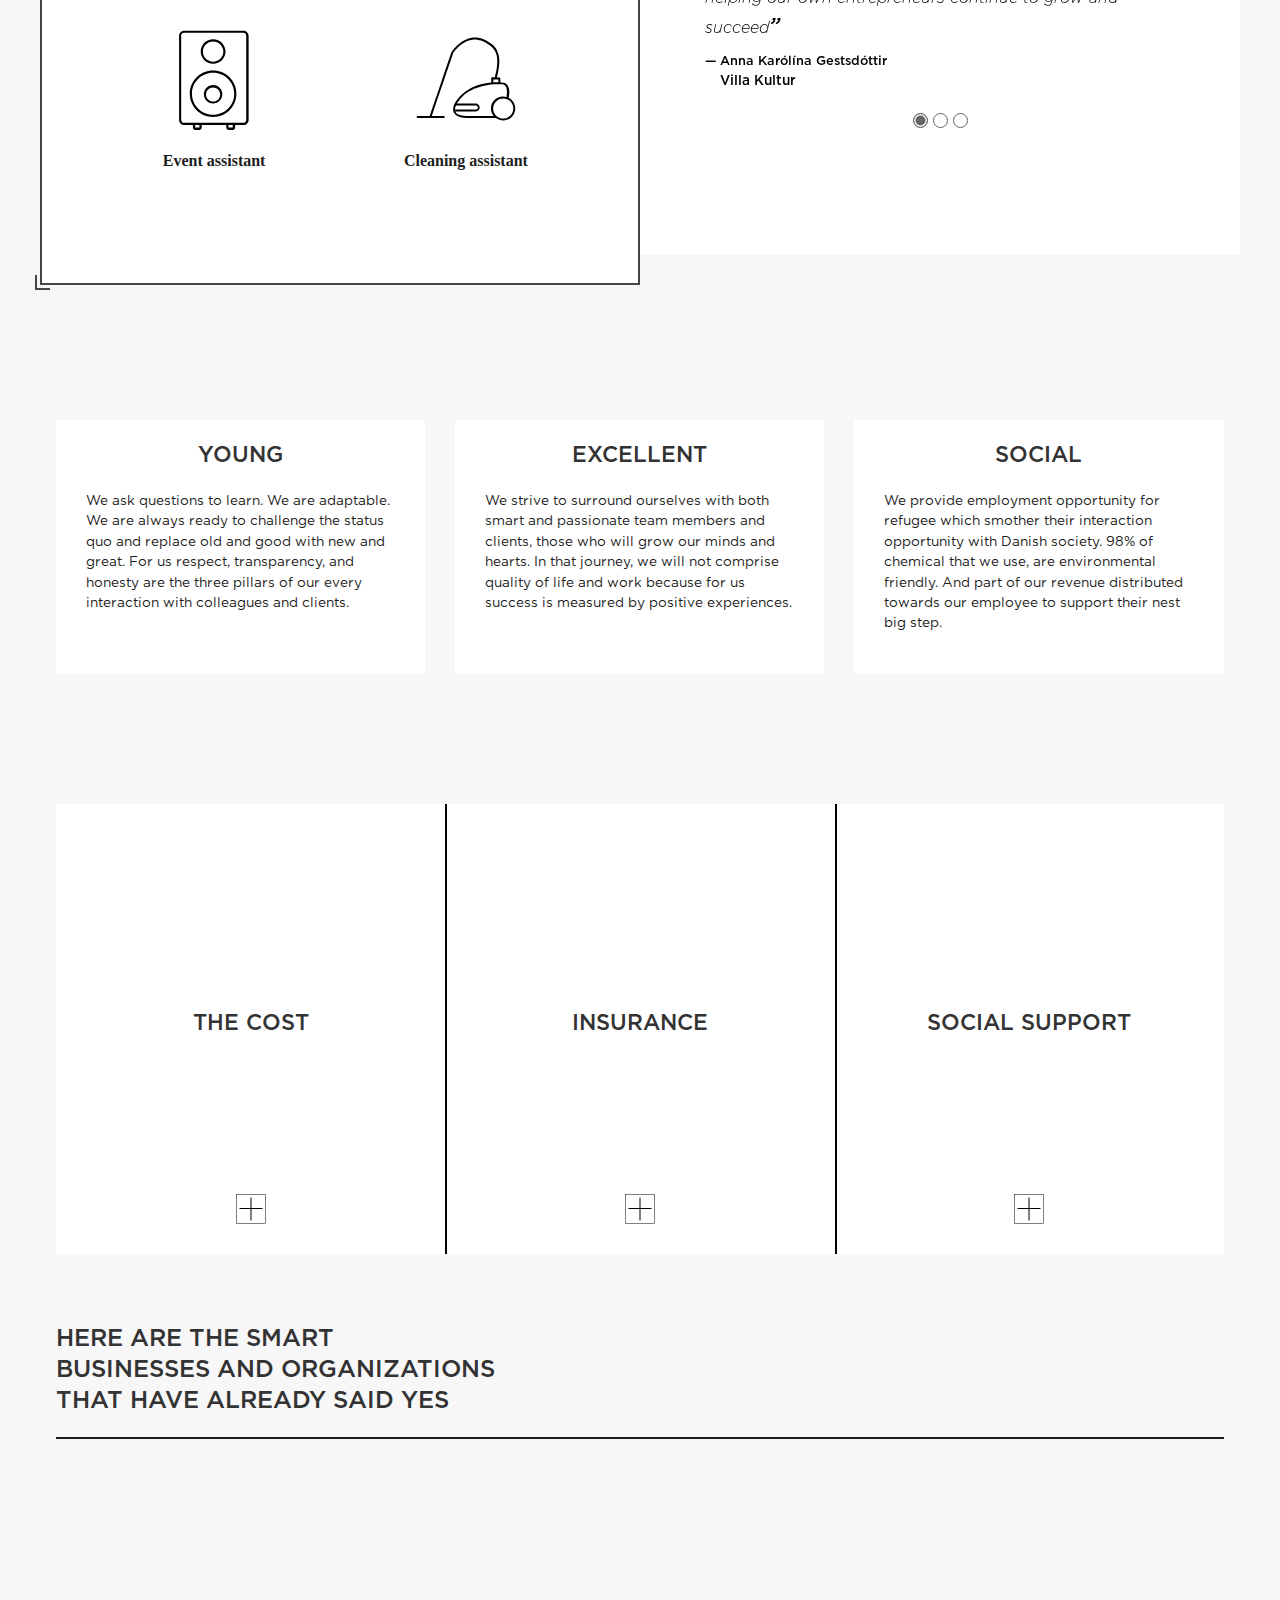
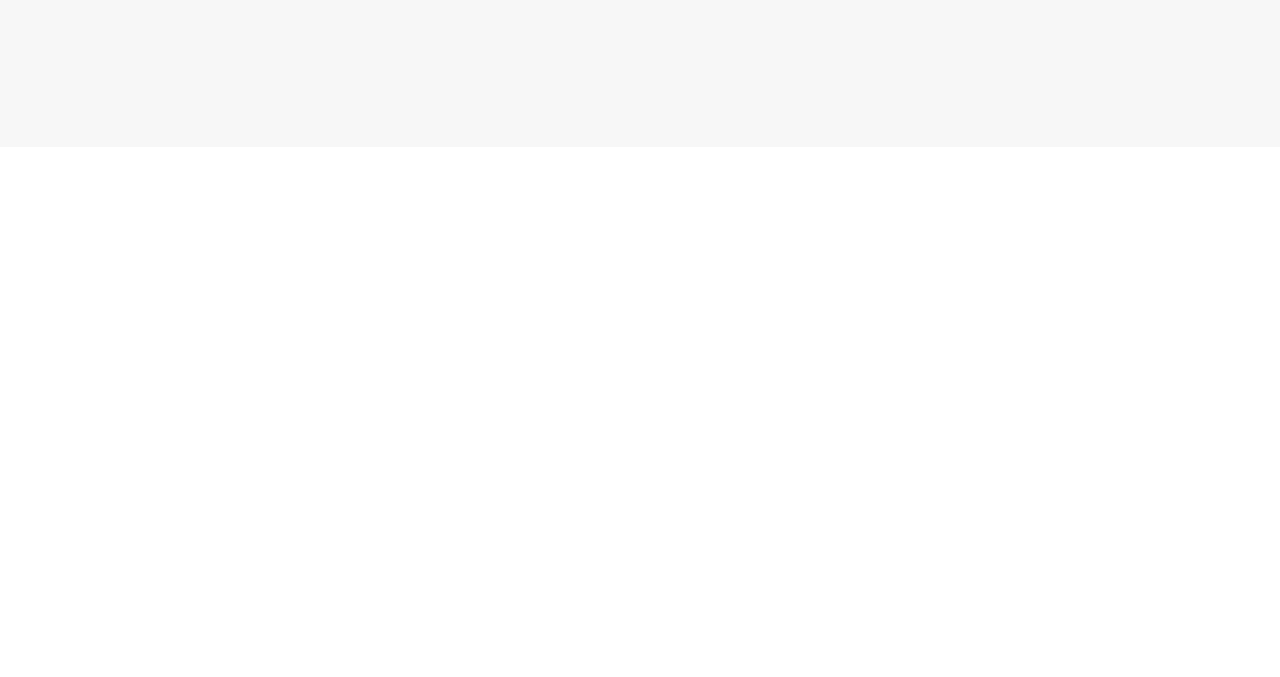
==== commit 0cabb95b: "update the responsive design for about page and landing page hero section and menue" ====
--- a/index.html
+++ b/index.html
@@ -56,13 +56,8 @@
                 </li>
               </ul>
             </div>
-            <div class="uk-navbar-item uk-flex uk-flex-center uk-flex-middle logo light">
-              <a href="index">
-                <img src="assets/img/logo-overlay.svg" alt="YES logo">
-              </a>
-            </div>
-            <div class="uk-navbar-item uk-flex uk-flex-center uk-flex-middle logo dark">
-              <a href="index">
+            <div class="uk-navbar-item uk-flex uk-flex-center uk-flex-middle logo">
+              <a href="index.html">
                 <img src="assets/img/logo.svg" alt="YES logo">
               </a>
             </div>
@@ -76,7 +71,7 @@
                 </li>
               </ul>
               <div class="open-menu uk-hidden@s uk-margin-right">
-                <img src="assets/img/icon/open-light.svg" alt="open menu"/>
+                <img src="assets/img/icon/open.svg" alt="open menu"/>
               </div>
             </div>
             <div class="uk-hidden contact">
@@ -129,22 +124,11 @@
               <img src="assets/img/YESCPH.jpg" alt="YES CPH" class="img-fit">
             </div>
             <div class="uk-flex uk-flex-column uk-flex-between right-panel">
-              <div class="uk-flex uk-flex-center uk-flex-middle media">
-                <img src="assets/img/yes-hero-text.gif" alt="service" lang="en">
-              </div>
-              <form class="uk-form-horizontal price-check uk-text-left uk-grid-collapse uk-grid-match" method="post" uk-grid>
-                <label class="my-form-label pre" for="datetimeFrom" lang="en" data-lang-token="datetimeFrom_lable">We are available 24/7.
 
-                  To see your price select the desired date and time between:</label>
-                <div class="uk-width-2-3">
-                  <input class="uk-input" name="datetimeFrom" id="datetimeFrom" type="datetime" placeholder="mm/dd/yyyy, --.--">
-                  <label class="my-form-label" for="datetimeTo">to</label>
-                  <input class="uk-input" name="datetimeTo" id="datetimeTo" type="datetime" placeholder="mm/dd/yyyy, --.--">
-                </div>
-                <div class="uk-width-1-3">
-                  <button class="submit" type="button" name="submit">SEE YOUR PRICE</button>
-                </div>
-              </form>
+              <div class="text-change">
+                <h1 class="dynamic" id="text"></h1>
+                <h1 class="static">Service With Social Responsibility</h1>
+              </div>
               <div class="uk-flex uk-flex-center social">
                 <div class="item">
                   <a href="https://www.facebook.com/yescphco/" target="_blank">
@@ -167,19 +151,6 @@
                   </a>
                 </div> -->
               </div>
-            </div>
-            <div class="uk-position-bottom-right uk-position-small uk-hidden contact">
-              <a href="contact"><img src="assets/img/icon/lets-talk.svg" alt="Lets talk" height="142" width="142"></a>
-            </div>
-            <div class="uk-position-bottom-left uk-position-small uk-hidden language">
-              <ul class="uk-breadcrumb">
-                <li>
-                  <a class="en" lang="en" href="#en" onclick="window.lang.change('en'); return false;">EN</a>
-                </li>
-                <li>
-                  <a class="da" lang="en" href="#da" onclick="window.lang.change('da'); return false;">DA</a>
-                </li>
-              </ul>
             </div>
           </div>
           <div class="text">
@@ -488,6 +459,7 @@
               <li><a href="http://www.aau-cph.dk" target="_blank"><img src="assets/img/partners/Aalbotg-Universitet.png" alt="Aalborg University Denmark"></a></li>
               <li><a href="http://cse.cbs.dk" target="_blank"><img src="assets/img/partners/Copenhagen-School-of-Entrepreneurship.png" alt="Copenhagen School of Entrepreneurship"></a></li>
               <li><a href="https://drc.ngo" target="_blank"><img src="assets/img/partners/danish-refugee-council.png" alt="Roskillde University"></a></li>
+              <li><a href="https://www.kirkenskorshaer.dk/" target="_blank"><img src="assets/img/partners/kirkenskorshaer.png" alt="kirkens korshaer"></a></li>
               <li><a href="https://www.rodekors.dk/" target="_blank"><img src="assets/img/partners/red-cross.png" alt="Red Cross"></a></li>
               <li><a href="http://refugeeswelcome.dk" target="_blank"><img src="assets/img/partners/refugeeswelcome.png" alt="RefugeesWelcome"></a></li>
               <li><a href="https://ruc.dk" target="_blank"><img src="assets/img/partners/roskilled-university.png" alt="Danish Refugee Council"></a></li>
--- a/css/my.css
+++ b/css/my.css
@@ -7,7 +7,7 @@
 *,::after,::before{box-sizing:border-box;-moz-box-sizing:border-box;-webkit-box-sizing:border-box;}
 body{font-size:.75em;margin:0;font-family:"Gotham", Georgia, serif;color:#1D1D1B;}
 h1, h2, h3{font-family:'Gotham';text-transform:uppercase}
-h1{font-style:normal;font-weight:bold;font-size:3.563em;line-height:1.2}
+h1{font-style:normal;font-weight:400;font-size:1.9rem;line-height:1.2}
 h2{font-size:1.500em;font-style:normal;font-weight:500}
 h3{font-size: 1.375rem;font-style:normal;font-weight:500;}
 p{font-size:1em;font-weight:normal;font-style:normal;line-height:1.5;}
@@ -103,7 +103,7 @@
 100%{opacity:1;right:0;}
 }
 .open-menu, .close-menu{cursor:pointer;}
-.hero .cover{height:calc(100vh);background-color:#202020;}
+.hero .cover{height:calc(100vh)}
 .hero .label {height:100%;position:relative;margin:15px;display:inline-block;padding:15px 1em;}
 .hero .label h3{text-align:center;}
 
@@ -112,9 +112,10 @@
   top: 0;
   bottom: 0;
   left: 0;
-  width: 65vw;
+  width: 100vw;
   min-height: 100%;
   height: auto;
+  display: none;
 }
 .hero .left-panel:before{
   position: absolute;
@@ -136,13 +137,11 @@
   top: 0;
   bottom: 0;
   right: 0;
-  width: 35vw;
+  width: 100vw;
   min-height: 100%;
   height: auto;
   text-align: center;
-  padding: 47px 70px 40px;
-  background: -webkit-linear-gradient(135deg,rgba(255, 255, 255,1),rgba(229, 229, 229,1));
-  background-image: linear-gradient(135deg,rgba(255, 255, 255,1),rgba(229, 229, 229,1));
+  padding: 15px 55px;
 }
 
 .hero .right-panel .media{
@@ -152,7 +151,7 @@
   width:500px;
 }
 
-.hero .right-panel .social .item{position:relative;margin:0 5px;border:1px solid #202020}
+.hero .right-panel .social .item{position:relative;margin:0 5px;/* border:1px solid #202020 */}
 .need-to-know{background-color:#F7F7F7;}
 
 .operations{background-color:#F7F7F7;}
@@ -356,16 +355,12 @@
 .slick-prev::before{content:url(../assets/img/icon/previous.png);}
 .slick-prev::before, .slick-next::before{font-size:2rem;color:#1d1d1b;-webkit-font-smoothing:antialiased;-moz-osx-font-smoothing:grayscale;}
 .partners{background-color:#F7F7F7;}
-.partners img{width:120px;}
+.partners img{width:90px;}
 .partners img,.social-support .logo img{-webkit-transition: all .3s ease-in-out;filter: gray;-webkit-filter: grayscale(1);}
 .partners img:hover,.social-support .logo img:hover{filter: none;-webkit-filter: grayscale(0);}
 .sticker p, .sticker h2, .sticker .my-button, .sticker hr, .entrepreneurs hr, .entrepreneurs h2, .entrepreneurs p, .entrepreneurs a.my-button{color:#fff;border-color:#fff;}
 .sticker .cover{background-color:#202020;height:505px;}
 .sticker .my-button{bottom:0;float:none;}
-.entrepreneurs .cover{background-color:#202020;}
-.entrepreneurs .box{margin-left:70px;}
-.entrepreneurs .cover .my-container{height:100%;}
-.entrepreneurs p{font-style:italic;font-weight:bold;font-size:2.625em;}
 .steps
 .steps .cover-1, .steps .cover-2, .steps .cover-3{height:355px;}
 .steps .cover-1{background-image:url(../assets/img/decent-work.png);}
@@ -488,6 +483,9 @@
   transform: translate(0, 35px);
   opacity: 0;
 }
+.members .board .member {
+  width: 300px;
+}
 .members .board .member figure .portrait img{
   width: 100%;
   height: 300px;
@@ -522,3 +520,45 @@
 }
 .members .board .member figure:hover .icons .icon:nth-child(3) {
   -webkit-transition-delay: 0
+}
+
+
+
+
+.price-check{
+  background:#f7f7f7;
+  padding: 25px;
+  width: 350px
+}
+.price-check label:first-child{
+  margin-bottom: 15px;
+}
+.price-check input{
+    margin-right: 10%;
+}
+.price-check input,.price-check button {
+    border: 2px solid #1d1d1b;
+    margin-top: 5px;
+    margin-bottom: 5px;
+}
+
+
+.text-change{
+  text-align: left;
+  margin: 300px auto;
+  width: 328px;
+}
+.text-change h1{
+  margin: 0;
+}
+.text-change h1.dynamic{
+  position: absolute;
+  margin: 0;
+  text-align: center;
+  width: 182px;
+  font-weight: 500;
+  line-height: 1;
+}
+.text-change h1.static::before{
+  content: "__________ ";
+}
--- a/css/media.css
+++ b/css/media.css
@@ -1,28 +1,22 @@
 @media (max-width:360px){body{font-size:.65em;}
-body .important{font-size:2.6em;}
+body .important{font-size:1.8em;}
 .overlay ul li{margin-bottom:5px;}
 }
 @media (min-width:640px){body{font-size:.9em;}
 .uk-hidden{display:inherit !important;}
 body .heading{font-size:1em;}
-body .important{font-size:3em;}
+body .important{font-size:2em;font-weight:500;line-height:1.6}
 .my-container{padding:0 19px;}
 .nav-secondary li a{font-size:3.1em;}
 .nav-secondary li:not(.uk-active) a::after{border-width:4px;}
 .logo{padding:inherit;}
-.logo img{width:115px;}
-.my-navbar .contact{position:absolute;top:5%;right:-5%;}
-.my-navbar .language{position:absolute;top:5%;left:-5%;}
-.home .my-navbar .language{display:none!important}
-.home .my-navbar .contact{display:none!important}
-.home .hero .cover .language{display:inherit!important}
-.home .hero .cover .contact{width:120px;}
-.my-navbar .contact img{width:80px;}
-.my-navbar .uk-navbar-center:only-child{position:relative;margin-left:auto;}
+.my-navbar .contact.uk-hidden{display:none !important;}
+.my-navbar .language{position:absolute;top:25%;left:-20%;}
+.my-navbar .my-container {margin-right: inherit;}
+.my-navbar .uk-navbar-center:only-child{position:relative;margin-left: auto;}
 .my-navbar .uk-navbar-right{position:unset;top:0;-ms-transform:translateY(0);-webkit-transform:translateY(0);-moz-transform:translateY(0);-o-transform:translateY(0);transform:translateY(0);}
-.my-navbar{height:180px;}
 .my-navbar.uk-active{position:fixed !important;height:80px;background-color:#fff;border-bottom:2px solid #1d1d1b;}
-.my-navbar.uk-active .logo img{width:95px;}
+.my-navbar.uk-active .logo img{width:85px;}
 body .hero{font-size:1em;}
 .home .language ul li a{color:#000!important}
 .home .my-navbar.uk-active .language ul li a{color:#000!important}
@@ -35,7 +29,7 @@
 .home .my-navbar .logo.light{display:none}
 .home .my-navbar .logo.dark{display:inherit}
 .home .my-navbar{z-index:10;background-color:#fff;}
-.hero .cover{height:calc(100vh - 95px);margin-top:95px;background-color:transparent;}
+.hero .cover{height: calc(100vh - 85px);margin-top: 85px;background-color:transparent;}
 .hero .right-panel .media img{width:500px;}
 .box{margin-left:70px;}
 .chart.bar p{left:-15px;}
@@ -49,25 +43,33 @@
 .fee ol{padding:0;}
 .sticker .cover{background-image:url(../assets/img/sticker.jpg);background-color:inherit;}
 .entrepreneurs .cover{background-image:url(../assets/img/entrepreneurs.jpg);background-color:inherit;}
-.entrepreneurs .cover .my-container{height:360px;}
+.entrepreneurs .cover .my-container{height:380px;}
 .contact .error-container{padding:30px;}
 .contact input#submit{float:right;}
+}
+@media (min-width:830px){body{font-size:1em;}
+.my-navbar .contact.uk-hidden{display:inherit !important;}
+.my-navbar .contact img{width:120px;}
+.my-navbar .contact{position:absolute;top:15%;right:-25%;}
+.my-navbar .language{position:absolute;top:26%;left:-23%;}
+.my-navbar .my-container {margin-right: auto;}
 }
 @media (min-width:960px){body{font-size:1em;}
 .nav-secondary li a{font-size:3.563em;}
 .nav-secondary li:not(.uk-active) a::after{border-width:5px;}
-.my-navbar .language{position:absolute;top:37%;left:-23%;}
-.home .my-navbar .language{position:absolute;top:25%;left:-23%;}
-.my-navbar .contact{position:absolute;top:38%;right:-23%;}
-.home .hero .cover .language{display:none!important}
-.home .hero .cover .contact{display:none!important}
-.home .my-navbar .language{display:inherit!important}
-.home .my-navbar .contact{display:inherit!important}
-.home .my-navbar .contact{position:absolute;top:30%;right:-23%;}
-.my-navbar .contact img{width:120px;}
+.my-navbar .contact img{width:140px;}
+.my-navbar .contact{position:absolute;top:8%;right:-26%;}
+.my-navbar .language{position:absolute;top:25%;left:-26%;}
 .my-navbar-nav>li{padding:0 22px;}
 .my-container{padding:0 24px;}
 .hero .right-panel .media img{width:300px;}
+.hero .right-panel{
+  width: 50vw;
+}
+.hero .left-panel{
+  width: 50vw;
+  display:inherit;
+}
 .slick-next{right:-25px;}
 .slick-prev{left:-30px;}
 .footer ul.social{margin:0;display:block;}
@@ -92,8 +94,6 @@
 .process-line .item:nth-child(2n+1) .item-container hr{float:right;margin-right:-67px;width:60px;}
 .process-line .item:nth-last-child(-n+2){display:inherit;}
 .process-line .item:nth-last-child(-n+2) .item-container, .process-line .item:nth-last-child(-n+2) .item-container hr{margin-top:0;margin-bottom:0;}
-.process-line .item:nth-last-child(2) .item-container{height:300px;}
-.process-line .item:nth-last-child(2) .item-container hr{position:relative;top:100%;}
 .steps .item:nth-child(3n+1){margin-bottom:-40px;}
 .steps .item:nth-child(1){-webkit-align-items:flex-start;align-items:flex-start;}
 .steps .item:nth-child(2n+2) .item-container{margin-left:-10%;margin-right:12%;}
@@ -103,11 +103,14 @@
 .steps .item .legend .half{display:unset;}
 }
 @media (min-width:1200px){
-.my-navbar .contact{position:absolute;top:35%;right:-40%;}
-.my-navbar .language{position:absolute;top:37%;left:-40%;}
-.home .my-navbar .language{position:absolute;top:25%;left:-35%;}
-.home .my-navbar .contact{position:absolute;top: 25%;right:-40%;}
-.my-navbar .contact img{width:150px;}
+  .hero .right-panel{
+    width: 35vw;
+  }
+  .hero .left-panel{
+    width: 65vw;
+  }
+.my-navbar .contact{position:absolute;top:8%;right: -40%;}
+.my-navbar .language{position:absolute;top:25%;left:-35%;}
 .my-container.left{padding-left:190px;}
 .footer{font-size:1.02em;}
 .footer .footer-secondary{padding:0 30px;}
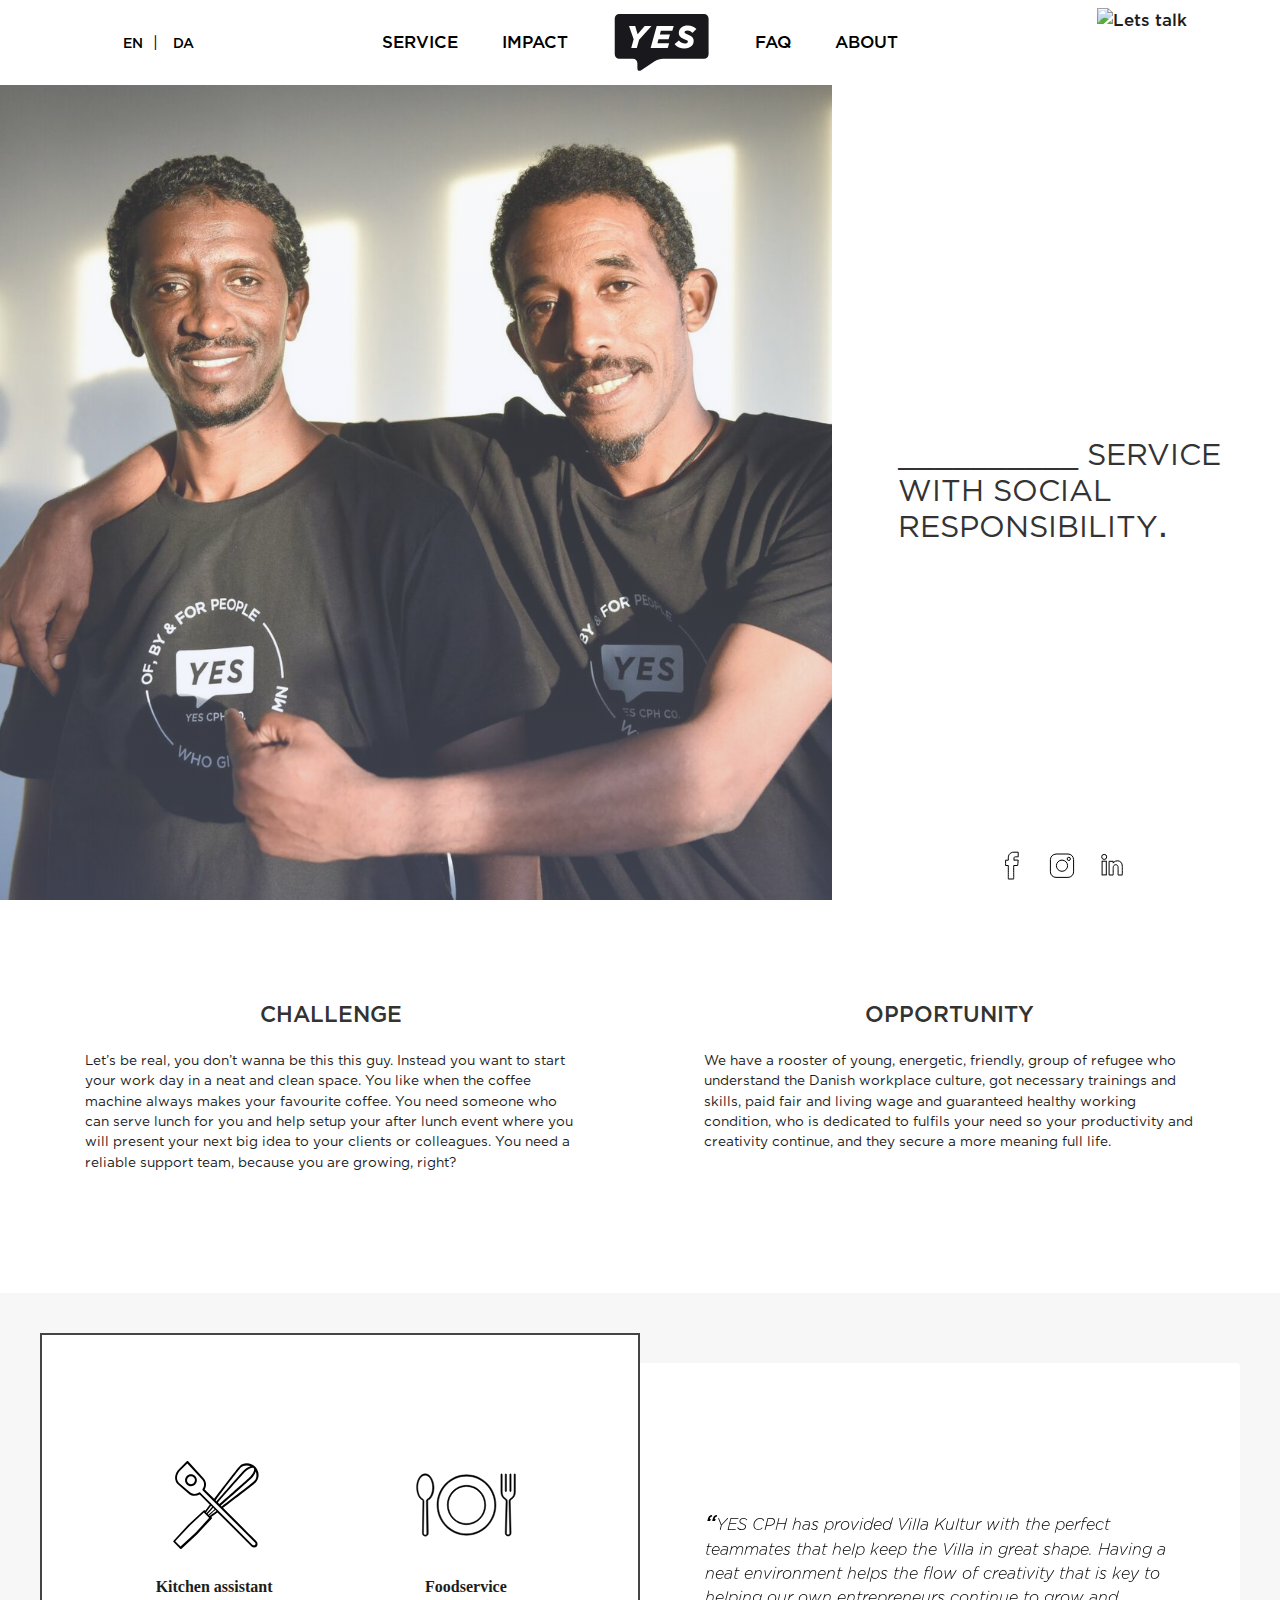
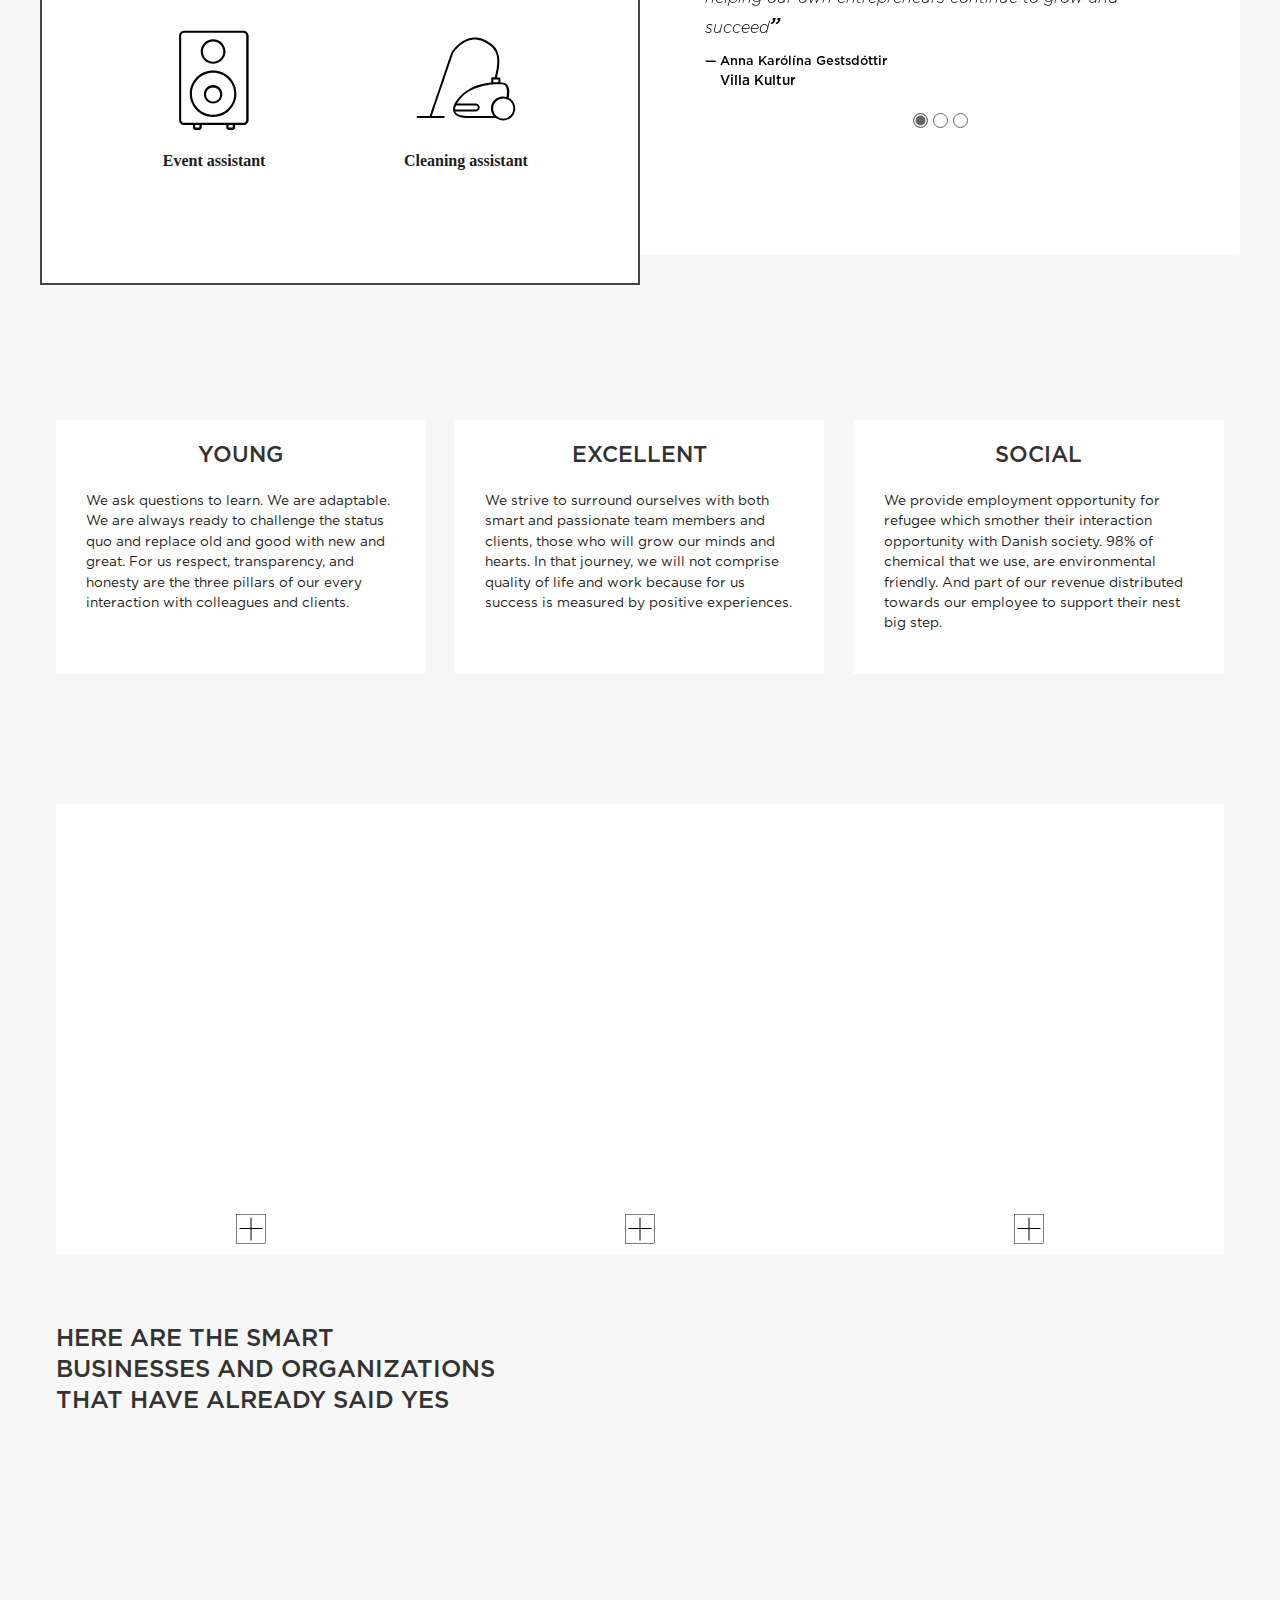
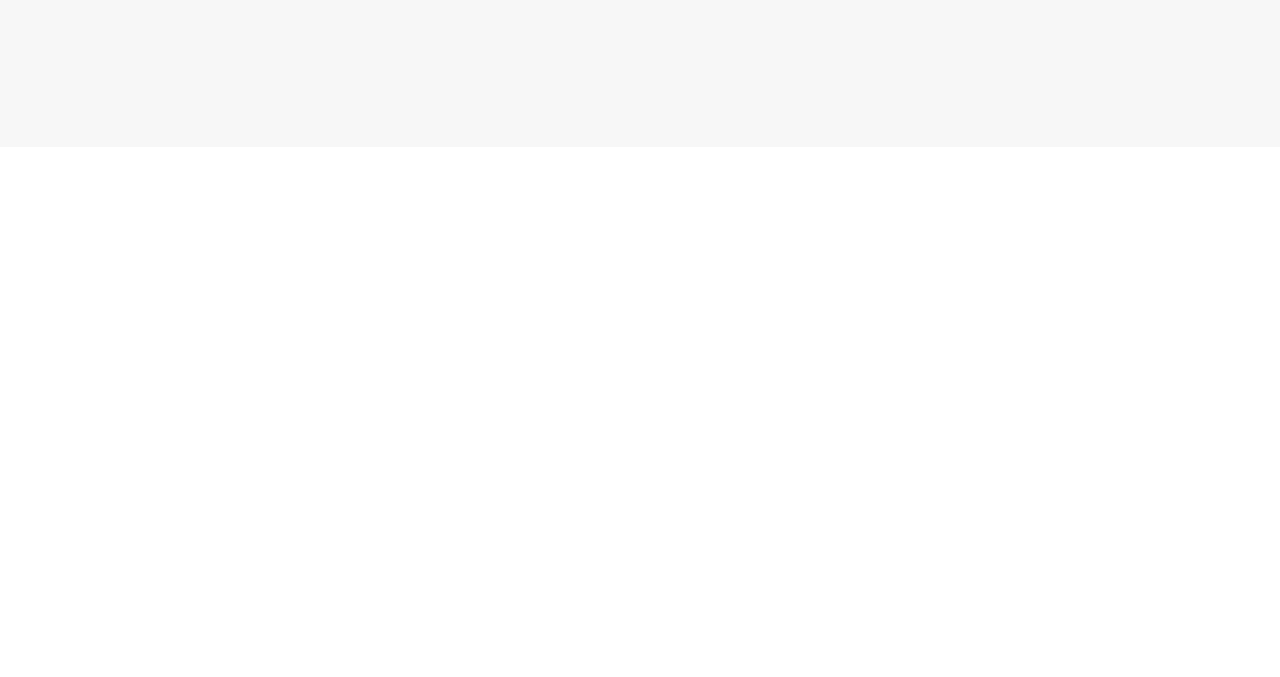
==== commit 09e10bb6: "added the laoding screen" ====
--- a/index.html
+++ b/index.html
@@ -22,23 +22,10 @@
   <link rel="stylesheet" href="css/my.css" />
   <!-- MEDIA CSS -->
   <link rel="stylesheet" href="css/media.css" />
-  <!-- jQuery is required -->
-  <script src="js/jquery-3.2.1.min.js"></script>
-  <!-- UIkit JS -->
-  <script src="js/uikit.min.js"></script>
-  <!-- SLICK SLIDER JS -->
-  <script src="js/slick.min.js"></script>
-  <!-- js-cookie plugin  -->
-  <script src="js/js.cookie.js"></script>
-  <!-- jquery-lang plugin  -->
-  <script src="js/jquery-lang.js"></script>
-  <!-- mylanguage -->
-  <script src="js/mylanguage.js"></script>
-  <!-- My JS -->
-  <script src="js/my.js"></script>
 </head>
 
 <body class="home">
+  <div class="se-pre-con"></div>
   <!-- MAIN CONTAINER -->
   <div class="container-all">
     <div class="global">
@@ -158,7 +145,7 @@
               <div class="my-container">
                 <div class="uk-section uk-section-default uk-section-medium">
                   <div class="uk-block uk-block-secondary uk-contrast uk-block-large">
-                    <div class="uk-grid uk-grid-large uk-child-width-1-2" data-uk-grid-match>
+                    <div class="uk-grid uk-grid-large uk-child-width-1-2@s" data-uk-grid-match>
                         <div>
                           <div class="label">
                             <h3>Challenge</h3>
@@ -264,7 +251,7 @@
           </div>
           <div class="my-container info">
             <div class="uk-block uk-block-secondary uk-contrast uk-block-large">
-              <div class="uk-grid uk-grid-medium uk-child-width-1-3 label-group" data-uk-grid-match>
+              <div class="uk-grid uk-grid-medium uk-grid-medium uk-child-width-3-3 uk-child-width-1-3@s label-group" data-uk-grid-match>
                 <div>
                   <div class="label">
                     <h3>Young</h3>
@@ -292,7 +279,7 @@
       <div class="cost" id="cost">
         <div class="my-container">
           <div class="uk-section uk-section-medium">
-            <div class="panel-container normal scrolled">
+            <div class="panel-container normal">
               <div class="panel" id="panel">
                 <div class="item normal">
                   <div class="content">
@@ -455,15 +442,15 @@
              THAT HAVE ALREADY SAID YES</h2>
           <hr class="uk-panel-divider">
           <div class="uk-section uk-section-medium">
-            <ul class="uk-grid-large uk-child-width-1-2 uk-child-width-1-3@s uk-child-width-1-4@m uk-child-width-1-4@l uk-flex uk-flex-middle uk-text-center items" uk-grid>
-              <li><a href="http://www.aau-cph.dk" target="_blank"><img src="assets/img/partners/Aalbotg-Universitet.png" alt="Aalborg University Denmark"></a></li>
-              <li><a href="http://cse.cbs.dk" target="_blank"><img src="assets/img/partners/Copenhagen-School-of-Entrepreneurship.png" alt="Copenhagen School of Entrepreneurship"></a></li>
-              <li><a href="https://drc.ngo" target="_blank"><img src="assets/img/partners/danish-refugee-council.png" alt="Roskillde University"></a></li>
-              <li><a href="https://www.kirkenskorshaer.dk/" target="_blank"><img src="assets/img/partners/kirkenskorshaer.png" alt="kirkens korshaer"></a></li>
-              <li><a href="https://www.rodekors.dk/" target="_blank"><img src="assets/img/partners/red-cross.png" alt="Red Cross"></a></li>
-              <li><a href="http://refugeeswelcome.dk" target="_blank"><img src="assets/img/partners/refugeeswelcome.png" alt="RefugeesWelcome"></a></li>
-              <li><a href="https://ruc.dk" target="_blank"><img src="assets/img/partners/roskilled-university.png" alt="Danish Refugee Council"></a></li>
-              <li><a href="http://trampolinhuset.dk" target="_blank"><img src="assets/img/partners/trampolinhuset.png" alt="TrampolinHuset"></a></li>
+            <ul class="uk-grid-large uk-child-width-1-4 uk-flex uk-flex-middle uk-text-center items" uk-grid>
+              <li><a href="http://www.aau-cph.dk" target="_blank"><img src="assets/img/partners/Aalbotg-Universitet.png" class="img-fit" alt="Aalborg University Denmark"></a></li>
+              <li><a href="http://cse.cbs.dk" target="_blank"><img src="assets/img/partners/Copenhagen-School-of-Entrepreneurship.png" class="img-fit" alt="Copenhagen School of Entrepreneurship"></a></li>
+              <li><a href="https://drc.ngo" target="_blank"><img src="assets/img/partners/danish-refugee-council.png" class="img-fit" alt="Roskillde University"></a></li>
+              <li><a href="https://www.kirkenskorshaer.dk" target="_blank"><img src="assets/img/partners/kirkenskorshaer.png" class="img-fit" alt="kirkens korshaer"></a></li>
+              <li><a href="https://www.rodekors.dk/" target="_blank"><img src="assets/img/partners/red-cross.png" class="img-fit" alt="Red Cross"></a></li>
+              <li><a href="http://refugeeswelcome.dk" target="_blank"><img src="assets/img/partners/refugeeswelcome.png" class="img-fit" alt="RefugeesWelcome"></a></li>
+              <li><a href="https://ruc.dk" target="_blank"><img src="assets/img/partners/roskilled-university.png" class="img-fit" alt="Danish Refugee Council"></a></li>
+              <li><a href="http://trampolinhuset.dk" target="_blank"><img src="assets/img/partners/trampolinhuset.png" class="img-fit" alt="TrampolinHuset"></a></li>
             </ul>
           </div>
         </div>
@@ -511,7 +498,26 @@
       </div>
     </div>
   </div>
-
+  <!-- jQuery is required -->
+  <script src="js/jquery-3.2.1.min.js"></script>
+  <!-- loader screen -->
+  <script type="text/javascript">
+    $(window).on('load', function() {
+      $(".se-pre-con").fadeOut("fast");
+    })
+  </script>
+  <!-- UIkit JS -->
+  <script src="js/uikit.min.js"></script>
+  <!-- SLICK SLIDER JS -->
+  <script src="js/slick.min.js"></script>
+  <!-- js-cookie plugin  -->
+  <script src="js/js.cookie.js"></script>
+  <!-- jquery-lang plugin  -->
+  <script src="js/jquery-lang.js"></script>
+  <!-- mylanguage -->
+  <script src="js/mylanguage.js"></script>
+  <!-- My JS -->
+  <script src="js/my.js"></script>
 </body>
 
 </html>
--- a/css/my.css
+++ b/css/my.css
@@ -4,7 +4,7 @@
 @font-face{font-family:'Gotham';src:url('../assets/fonts/GothamBold Italic.otf');font-style:italic;font-weight:bold}
 @font-face{font-family:'Gotham';src:url('../assets/fonts/Gotham-Medium.otf');font-style:normal;font-weight:500}
 @font-face{font-family:'Gotham';src:url('../assets/fonts/Gotham Medium Italic.ttf');font-style:italic;font-weight:500}
-*,::after,::before{box-sizing:border-box;-moz-box-sizing:border-box;-webkit-box-sizing:border-box;}
+*,::after,::before{box-sizing:border-box;-moz-box-sizing:border-box;-webkit-box-sizing: border-box;}
 body{font-size:.75em;margin:0;font-family:"Gotham", Georgia, serif;color:#1D1D1B;}
 h1, h2, h3{font-family:'Gotham';text-transform:uppercase}
 h1{font-style:normal;font-weight:400;font-size:1.9rem;line-height:1.2}
@@ -22,8 +22,21 @@
     object-fit: cover;
     object-position: top;
 }
+.se-pre-con
+{
+    position: fixed;
+    z-index: 9999;
+    top: 0;
+    left: 0;
+
+    width: 100%;
+    height: 100%;
+
+    background: url(../assets/img/icon/loader.svg) center no-repeat $brand-primary;
+}
 div{display:block;}
-hr{border-top: 2px solid #1d1d1b;}
+hr{border-top: 2px solid #1d1d1b;width:0;transition: all 600ms ease-out 100ms;}
+hr.scrolled{width:100%}
 blockquote p{font-size:1rem;font-style:italic;font-weight:400;color:#000100}
 blockquote footer{font-size:.8rem;font-style:normal;font-weight:500;color:#000100}
 blockquote p::before{content:open-quote;font-weight:500;font-size: 1.3rem}
@@ -116,6 +129,11 @@
   min-height: 100%;
   height: auto;
   display: none;
+  opacity:0;
+  transition: all 600ms ease-out 100ms;
+}
+.hero .left-panel.scrolled{
+  opacity:1;
 }
 .hero .left-panel:before{
   position: absolute;
@@ -141,7 +159,7 @@
   min-height: 100%;
   height: auto;
   text-align: center;
-  padding: 15px 55px;
+  padding: 15px 3% 15px 4%;
 }
 
 .hero .right-panel .media{
@@ -159,9 +177,11 @@
 .operations .uk-section{background-color: inherit;}
 .operations .panel>div{padding-left:40px;padding-right:40px}
 .operations .panel .assistance {margin:-30px 0 -30px 0;background:#fff;min-height:360px;padding:100px 0;border-width:2px;border-style: solid;border-color: #454545;position:relative;display:inline-block;}
-.operations .panel .assistance:before, .operations .panel .assistance:after {content:'';display:block;position:absolute;border-color:#454545;box-sizing:border-box;border-style:solid;width:15px;height:15px;}
-.operations .panel .assistance:before {bottom:-7px;left:-7px;border-width:0 0 2px 2px;z-index:5;}
-.operations .panel .assistance:after {top:-7px;right:-7px;border-width:2px 2px 0 0;}
+.operations .panel .assistance:before, .operations .panel .assistance:after {content:'';display:block;position:absolute;border-color:#454545;box-sizing:border-box;border-style:solid;width:15px;height:15px;transition: all 600ms ease-out 100ms;}
+.operations .panel .assistance:before {bottom:0px;left:0px;border-width:0 0 0px 0px;opacity:0}
+.operations .panel .assistance:after {top:0px;right:0px;border-width:0px 0px 0 0;opacity:0}
+.operations .panel .assistance.scrolled:before {bottom:-7px;left:-7px;border-width:0 0 2px 2px;opacity:1}
+.operations .panel .assistance.scrolled:after {top:-7px;right:-7px;border-width:2px 2px 0 0;opacity:1}
 .operations .panel .assistance img {width: 100px;height: 120px}
 .operations .info {padding-top:60px;padding-bottom:60px;}
 
@@ -545,12 +565,16 @@
 
 .text-change{
   text-align: left;
-  margin: 300px auto;
+  margin: 0 auto;
   width: 328px;
+  position: relative;
+  top: 50%;
+  transform: translateY(-50%);
 }
 .text-change h1{
   margin: 0;
 }
+
 .text-change h1.dynamic{
   position: absolute;
   margin: 0;
@@ -558,7 +582,20 @@
   width: 182px;
   font-weight: 500;
   line-height: 1;
+  opacity: 0
+}
+.text-change.scrolled h1.dynamic{
+  opacity: 1
 }
 .text-change h1.static::before{
+  transition: all 600ms ease-out 100ms;
   content: "__________ ";
-}
+  font-size: 0;
+}
+.text-change.scrolled h1.static::before{
+  font-size: inherit;
+}
+.text-change h1.static::after{
+  content: ".";
+  font-size: 2.5rem;
+  line-height: 0;
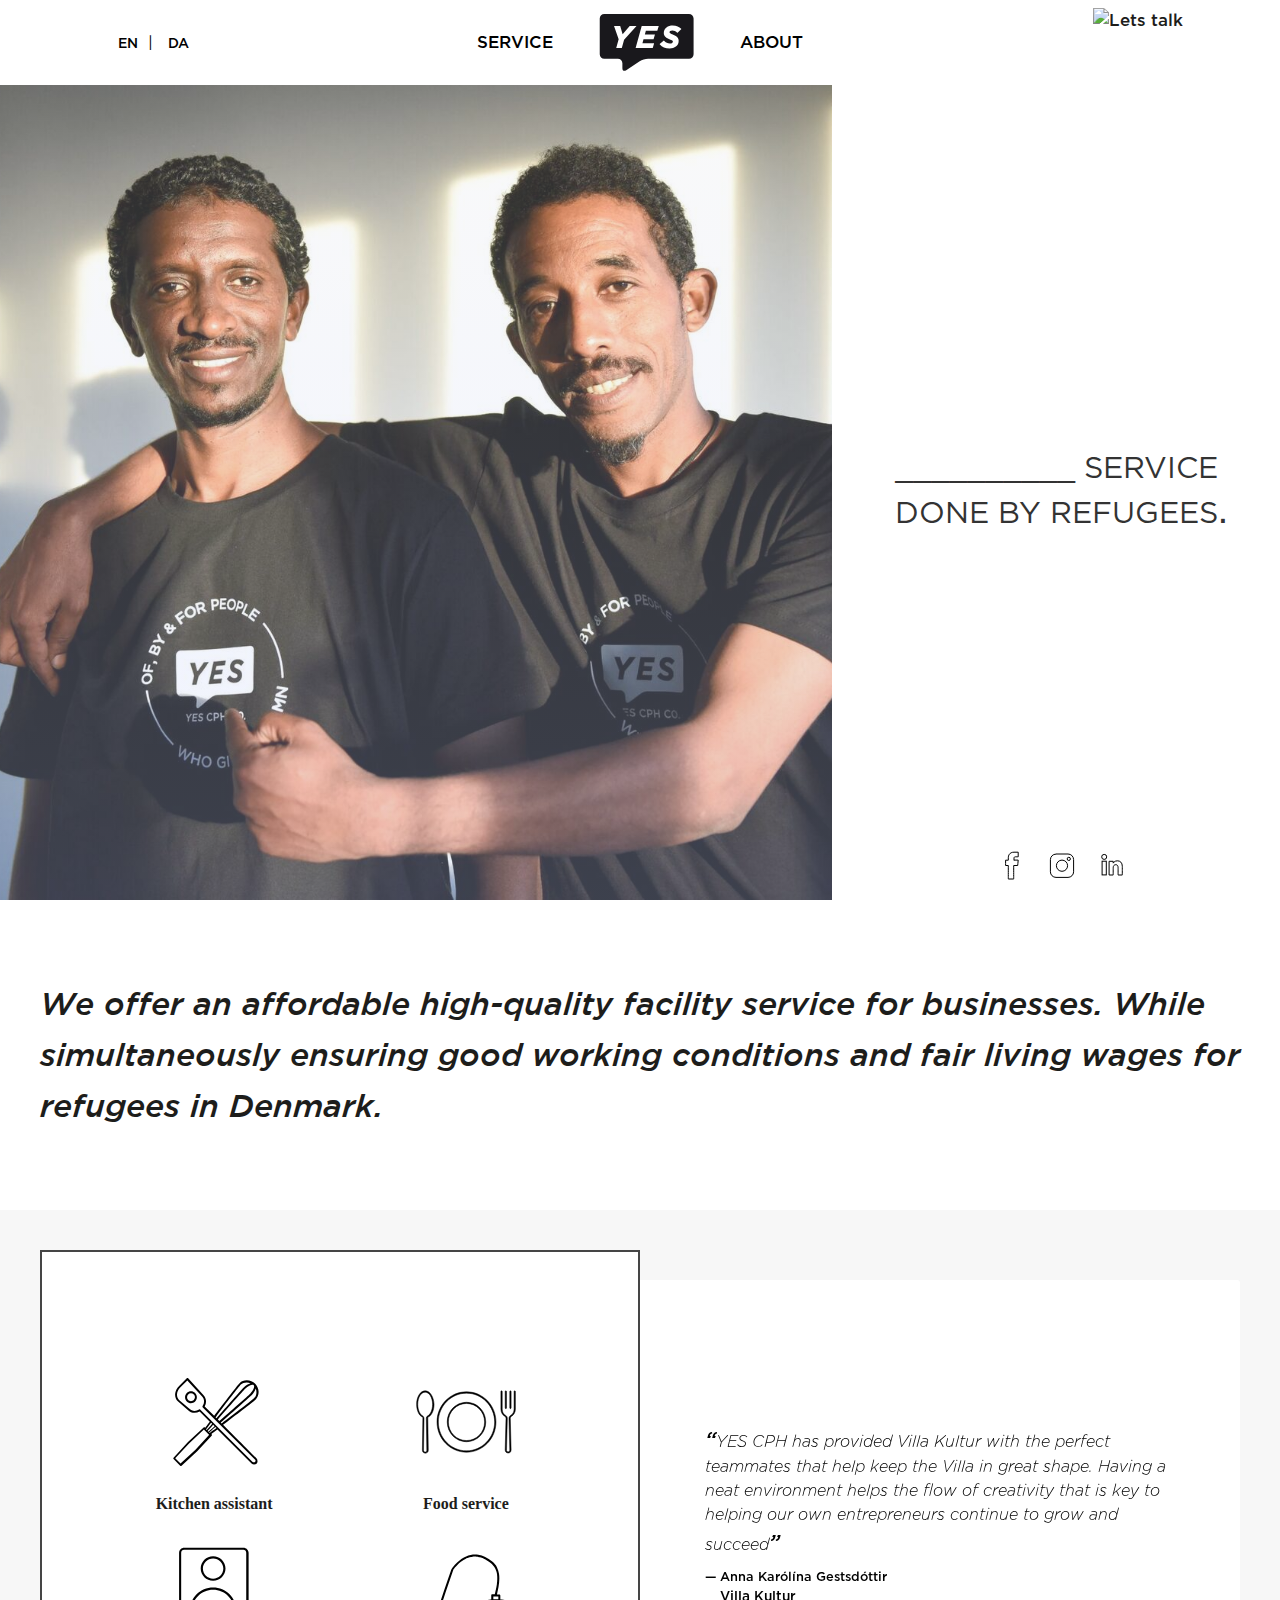
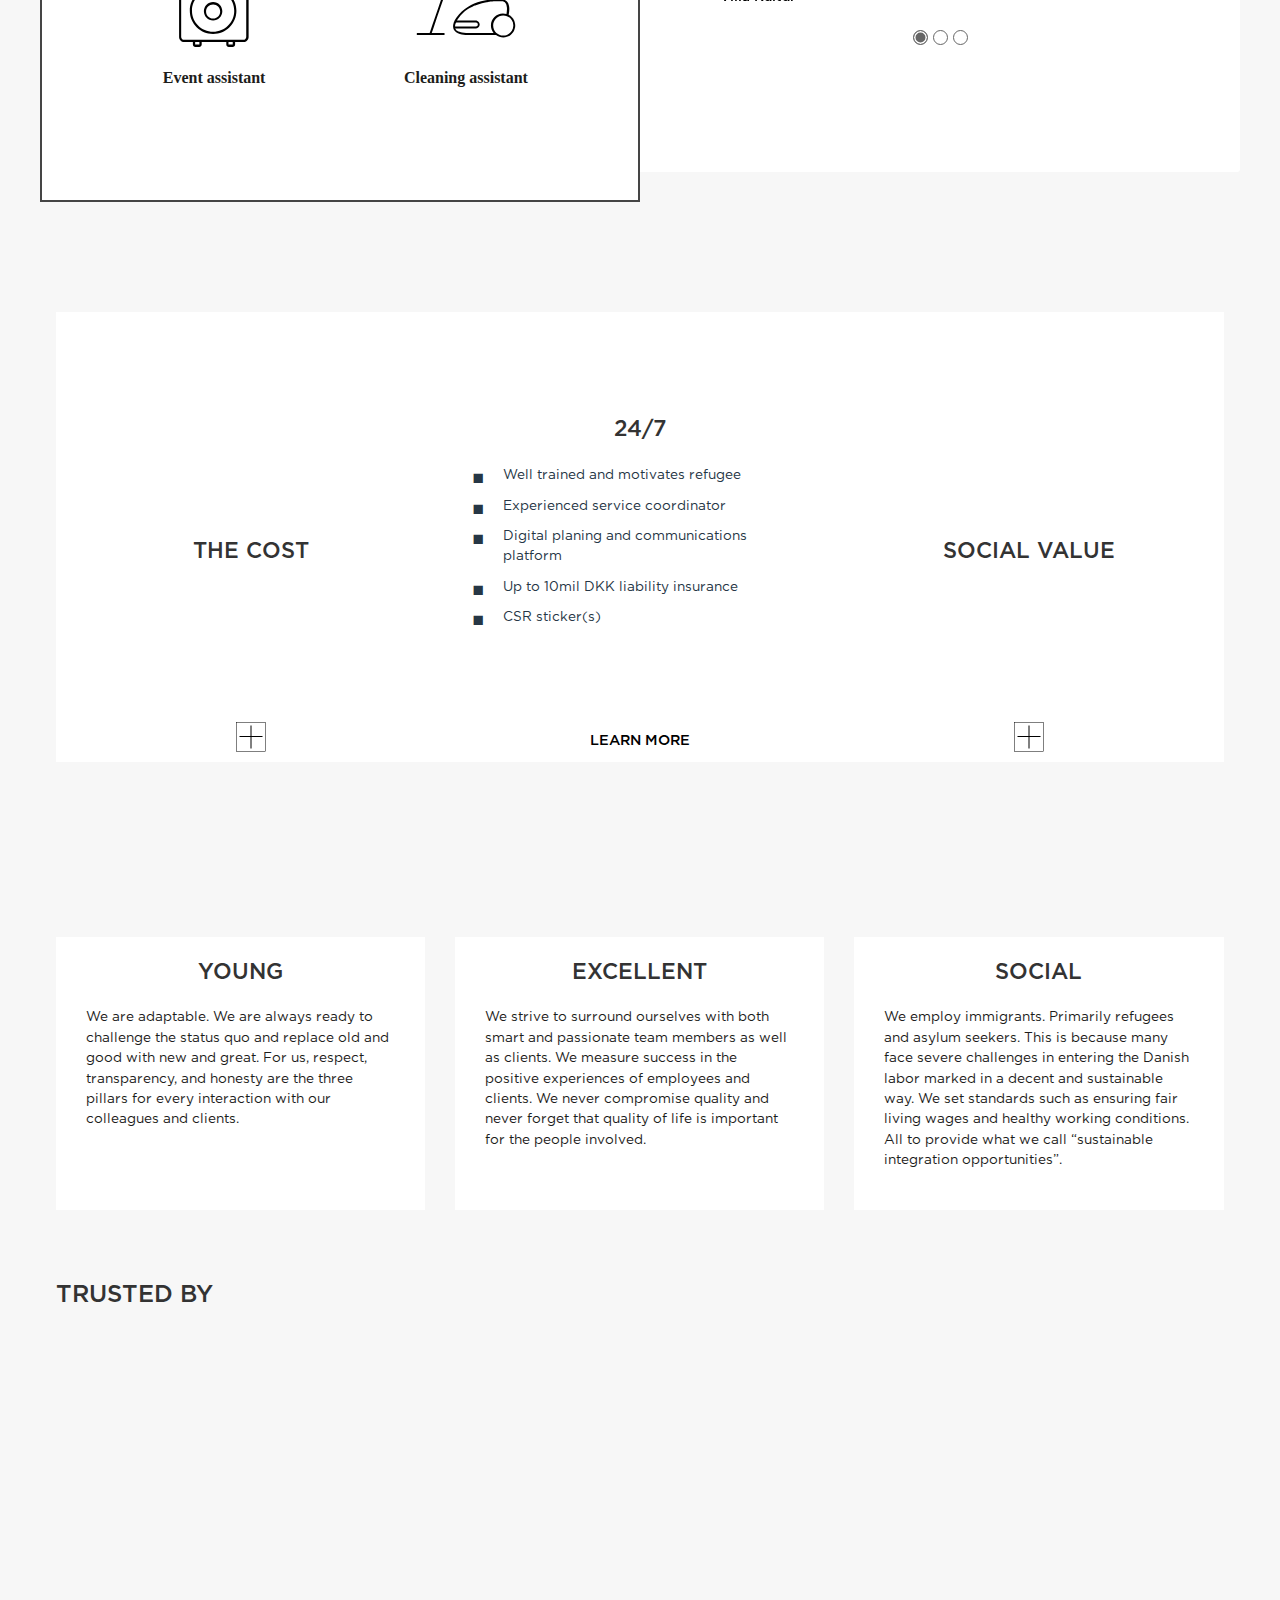
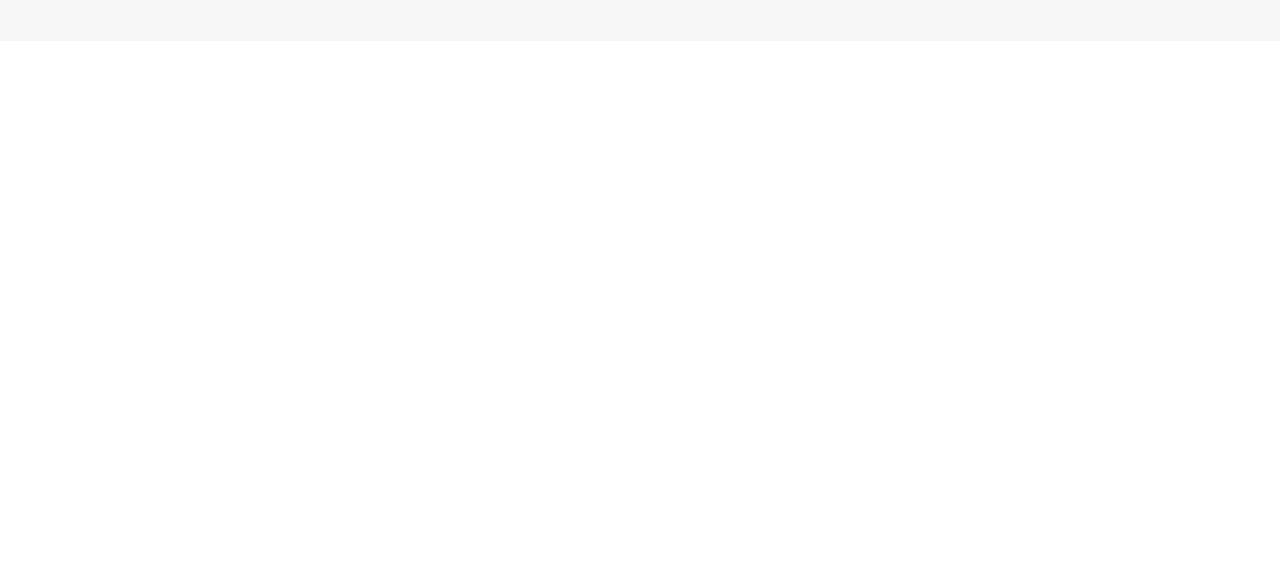
==== commit dee3eb7a: "update the cost slider layout" ====
--- a/index.html
+++ b/index.html
@@ -38,9 +38,6 @@
                 <li>
                   <a href="service">Service</a>
                 </li>
-                <li>
-                  <a href="*_impact" lang="en" data-lang-token="impact_nav">Impact</a>
-                </li>
               </ul>
             </div>
             <div class="uk-navbar-item uk-flex uk-flex-center uk-flex-middle logo">
@@ -50,9 +47,6 @@
             </div>
             <div class="uk-navbar-right">
               <ul class="uk-navbar-nav my-navbar-nav uk-hidden">
-                <li>
-                  <a href="*_faq">FAQ</a>
-                </li>
                 <li>
                   <a href="about" lang="en" data-lang-token="about_nav">About</a>
                 </li>
@@ -89,8 +83,6 @@
           <nav class="overlay-menu">
             <ul>
               <li><a href="service">Service</a></li>
-              <li><a href="*_impact" lang="en" data-lang-token="impact_nav">Impact</a></li>
-              <li><a href="*_faq">FAQ</a></li>
               <li><a href="about" lang="en" data-lang-token="about_nav">About</a></li>
               <li><a href="contact">Contact</a></li>
               <ul class="language">
@@ -114,7 +106,7 @@
 
               <div class="text-change">
                 <h1 class="dynamic" id="text"></h1>
-                <h1 class="static">Service With Social Responsibility</h1>
+                <h1 class="static">Service done by refugees</h1>
               </div>
               <div class="uk-flex uk-flex-center social">
                 <div class="item">
@@ -140,30 +132,11 @@
               </div>
             </div>
           </div>
-          <div class="text">
             <div class="my-container large">
-              <div class="my-container">
-                <div class="uk-section uk-section-default uk-section-medium">
-                  <div class="uk-block uk-block-secondary uk-contrast uk-block-large">
-                    <div class="uk-grid uk-grid-large uk-child-width-1-2@s" data-uk-grid-match>
-                        <div>
-                          <div class="label">
-                            <h3>Challenge</h3>
-                            <p>Let’s be real, you don’t wanna be this this guy. Instead you want  to start your work day in a neat and clean space. You like when the coffee machine always makes your favourite coffee. You need someone who can serve lunch for you and help setup your after lunch event where you will present your next big idea to your clients or colleagues. You need a reliable support team, because you are growing, right?</p>
-                          </div>
-                        </div>
-                        <div>
-                          <div class="label">
-                            <h3>Opportunity</h3>
-                            <p>We have a rooster of young, energetic, friendly, group of refugee who understand the Danish workplace culture, got necessary trainings and skills, paid fair and living wage and guaranteed healthy working condition, who is dedicated to fulfils your need so your productivity and creativity continue, and they secure a more meaning full life.</p>
-                          </div>
-                        </div>
-                    </div>
-                  </div>
-                </div>
-              </div>
-            </div>
-          </div>
+              <div class="uk-section uk-section-medium why-hero">
+                    <p class="important" lang="en" data-lang-token="nice_to_know_text">We offer an affordable high-quality facility service for businesses. While simultaneously ensuring good working conditions and fair living wages for refugees in Denmark.</p>
+              </div>
+            </div>
         </div>
       </div>
     </div>
@@ -172,7 +145,7 @@
       <!-- OPERATIONS SECTION -->
       <div class="operations" id="operations">
         <div class="my-container large">
-          <div class="uk-section uk-section-default uk-section-medium">
+          <div class="uk-section uk-section-medium">
             <div class="uk-grid uk-child-width-1-2 panel" uk-grid>
               <div class="assistance">
                 <div class="uk-flex uk-flex-center category">
@@ -183,7 +156,7 @@
                     </div>
                     <div class="item">
                       <img src="assets/img/icon/foodservice-assistance.svg" alt="Foodservice">
-                      <span class="uk-margin-small-top uk-display-block" lang="en" data-lang-token="warehouse_assistant">Foodservice</span>
+                      <span class="uk-margin-small-top uk-display-block" lang="en" data-lang-token="warehouse_assistant">Food service</span>
                     </div>
                     <div class="item">
                       <img src="assets/img/icon/event-assistance.svg" alt="Event assistant">
@@ -249,33 +222,9 @@
               </div>
             </div>
           </div>
-          <div class="my-container info">
-            <div class="uk-block uk-block-secondary uk-contrast uk-block-large">
-              <div class="uk-grid uk-grid-medium uk-grid-medium uk-child-width-3-3 uk-child-width-1-3@s label-group" data-uk-grid-match>
-                <div>
-                  <div class="label">
-                    <h3>Young</h3>
-                    <p>We ask questions to learn. We are adaptable. We are always ready to challenge the status quo and replace old and good with new and great. For us respect, transparency, and honesty are the three pillars of our every interaction with colleagues and clients.</p>
-                  </div>
-                </div>
-                <div>
-                  <div class="label">
-                    <h3>Excellent</h3>
-                    <p>We strive to surround ourselves with both smart and passionate team members and clients, those who will grow our minds and hearts. In that journey, we will not comprise quality of life and work because for us success is measured by positive experiences.</p>
-                  </div>
-                </div>
-                <div>
-                  <div class="label">
-                    <h3>Social</h3>
-                    <p>We provide employment opportunity for refugee which smother their interaction opportunity with Danish society. 98% of chemical that we use, are environmental friendly. And part of our revenue distributed towards our employee to support their nest big step.</p>
-                  </div>
-                </div>
-              </div>
-            </div>
-          </div>
-        </div>
-      </div>
-      <!-- OPERATIONS SECTION -->
+        </div>
+      </div>
+      <!-- COST SECTION -->
       <div class="cost" id="cost">
         <div class="my-container">
           <div class="uk-section uk-section-medium">
@@ -361,39 +310,23 @@
                     <img src="assets/img/icon/slider-action.svg" alt="sldier action">
                   </div>
                 </div>
-                <div class="item normal">
-                  <div class="content">
-                    <div class="uk-section uk-section-small insurance">
-                      <div class="box">
-                        <hr class="uk-hidden break-small">
-                        <em lang="en" data-lang-token="injury_insurance_title">Work injury insurance</em>
-                        <p lang="en" data-lang-token="injury_insurance_text">This insurance covers injuries to the employee in the workplace. This is the part of the insurance that we ask the companies that we work with to handle. The nature of the work we do involves sustainable integration. As such, we encourage
-                          companies to interact with their teammates, which involves taking responsibility for their wellbeing and making sure that the areas where they work are safe. Furthermore, according to the Danish Business Authority the recipient company
-                          is responsible for providing the work injury insurance for the teammate working with them.</p>
-                      </div>
-                      <div class="box">
-                        <hr class="uk-hidden break-small">
-                        <em lang="en" data-lang-token="liability_insurance_title">Liability Insurance</em>
-                        <p lang="en" data-lang-token="liability_insurance_text">This insurance covers damage done by the teammate at the recipient company. It covers damages up to 10 million DKK. While we have not been forced to utilize this insurance, and hope that we never will, we understand that mistakes can
-                          be made. Therefore, this is our way of easing the minds of companies we work with in terms of potential mistakes made by teammates in their process of learning their way around the new place of work.</p>
-                      </div>
-                    </div>
-                  </div>
-                  <div class="cover">
+                <div class="item normal static">
+                 <div class="cover">
                     <div class="blurb">
                       <h3 class="title">
-                        INSURANCE
+                        24/7
                       </h3>
-                      <p class="subtitle">
-                        While YES always does our utmost to make sure that everything is done in a safe way, so that both the employees and the areas they work in are safe, things can go wrong. Therefore, there are two types of insurance that we work with.
-                      </p>
-                    </div>
-                  </div>
-                  <h3 class="label">
-                      INSURANCE
-                   </h3>
+                      <ul class="uk-list uk-list-bullet uk-text-left">
+                        <li>Well trained and motivates refugee</li>
+                        <li>Experienced service coordinator</li>
+                        <li>Digital planing and communications platform</li>
+                        <li>Up to 10mil DKK liability insurance</li>
+                        <li>CSR sticker(s)</li>
+                      </ul>
+                    </div>
+                  </div>
                  <div class="action">
-                   <img src="assets/img/icon/slider-action.svg" alt="sldier action">
+                  <a href="service" class="my-button my-button-text dark" lang="en" data-lang-token="learn_more">LEARN MORE</a>
                  </div>
                 </div>
                 <div class="item normal" id="data">
@@ -401,7 +334,12 @@
                     <div class="social-support">
                       <div class="box">
                         <hr class="uk-hidden break-small">
-                        <p lang="en" data-lang-token="consciously_priced_text">Lorem ipsum dolor sit amet, consectetur adipisicing elit, sed do eiusmod tempor incididunt ut labore et dolore magna aliqua. Ut enim ad minim veniam, quis nostrud exercitation ullamco laboris nisi ut aliquip ex ea commodo consequat. Duis aute irure dolor in reprehenderit in voluptate velit esse cillum dolore eu fugiat nulla pariatur. Excepteur sint occaecat cupidatat non proident, sunt in culpa qui officia deserunt mollit anim id est laborum.</p>
+                        <p lang="en" data-lang-token="consciously_priced_text">Our creed is to create social and economic value for our business partners and society. In 2017 with the support of our business partners - Singularity U Denmark, Villa Kultur, Sidecar, Gilt, Bar Uno, Gastronomic Innovation, Vang & Barfred, Nemlevering we achieved:</p>
+                        <ul class="uk-list uk-list-bullet">
+                          <li>500 nutritious meals in 5 different schools</li>
+                          <li>16 children received education and love for a full year</li>
+                          <li>Books and other teaching materials for a refugee coding school</li>
+                        </ul>
                       </div>
                       <hr class="uk-panel-divider">
                       <ul class="uk-grid-medium uk-child-width-1-3 uk-flex uk-flex-middle uk-text-center logo" uk-grid>
@@ -414,7 +352,7 @@
                   <div class="cover">
                     <div class="blurb">
                       <h3 class="title">
-                        social support
+                        Social Value
                       </h3>
                       <p class="subtitle">
                         As a social business one of the fundamental rules that we follow is that we are not profit driven. Therefore, all our profit goes to support social causes.
@@ -433,14 +371,39 @@
           </div>
         </div>
       </div>
+      <!-- challenges SECTION -->
+      <div class="challenges" id="challenges">
+        <div class="my-container">
+          <div class="uk-section uk-section-medium">
+            <div class="uk-grid uk-grid-medium uk-grid-medium uk-child-width-3-3 uk-child-width-1-3@s label-group" data-uk-grid-match>
+              <div>
+                <div class="label">
+                  <h3>Young</h3>
+                  <p> We are adaptable. We are always ready to challenge the status quo and replace old and good with new and great. For us, respect, transparency, and honesty are the three pillars for every interaction with our colleagues and clients.</p>
+                </div>
+              </div>
+              <div>
+                <div class="label">
+                  <h3>Excellent</h3>
+                  <p>We strive to surround ourselves with both smart and passionate team members as well as clients. We measure success in the positive experiences of employees and clients. We never compromise quality and never forget that quality of life is important for the people involved.</p>
+                </div>
+              </div>
+              <div>
+                <div class="label">
+                  <h3>Social</h3>
+                  <p>We employ immigrants. Primarily refugees and asylum seekers. This is because many face severe challenges in entering the Danish labor marked in a decent and sustainable way. We set standards such as ensuring fair living wages and healthy working conditions. All to provide what we call “sustainable integration opportunities”.</p>
+                </div>
+              </div>
+            </div>
+          </div>
+        </div>
+      </div>
       <!-- PARTNERS SECTION -->
       <div class="partners" id="partners">
         <span id="sticky-stop"></span>
         <div class="my-container">
-          <h2 class="uk-margin-small pre" lang="en" data-lang-token="title_quotation">Here are the smart
-             BUSINESSES AND ORGANIZATIONS
-             THAT HAVE ALREADY SAID YES</h2>
-          <hr class="uk-panel-divider">
+          <h2 class="uk-margin-small pre" lang="en" data-lang-token="title_quotation">Trusted by</h2>
+          <hr class="uk-panel-divider animate">
           <div class="uk-section uk-section-medium">
             <ul class="uk-grid-large uk-child-width-1-4 uk-flex uk-flex-middle uk-text-center items" uk-grid>
               <li><a href="http://www.aau-cph.dk" target="_blank"><img src="assets/img/partners/Aalbotg-Universitet.png" class="img-fit" alt="Aalborg University Denmark"></a></li>
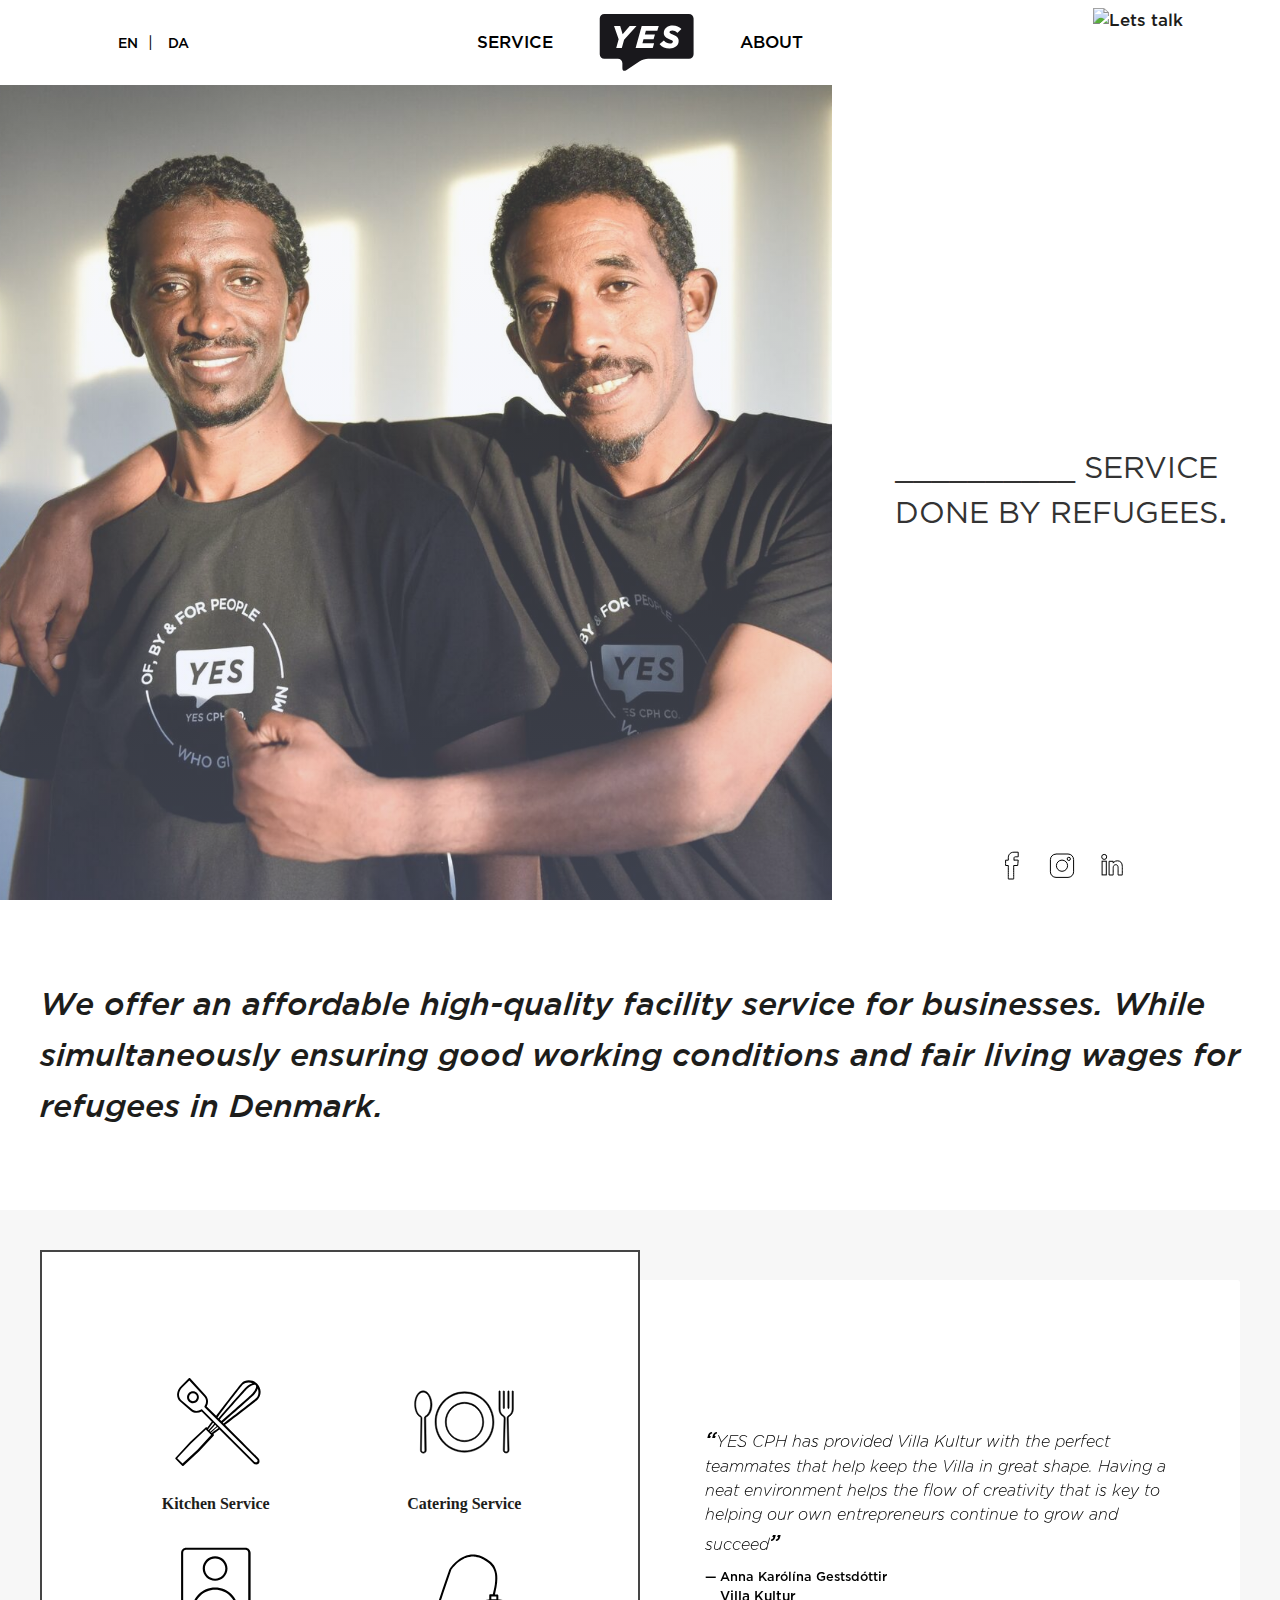
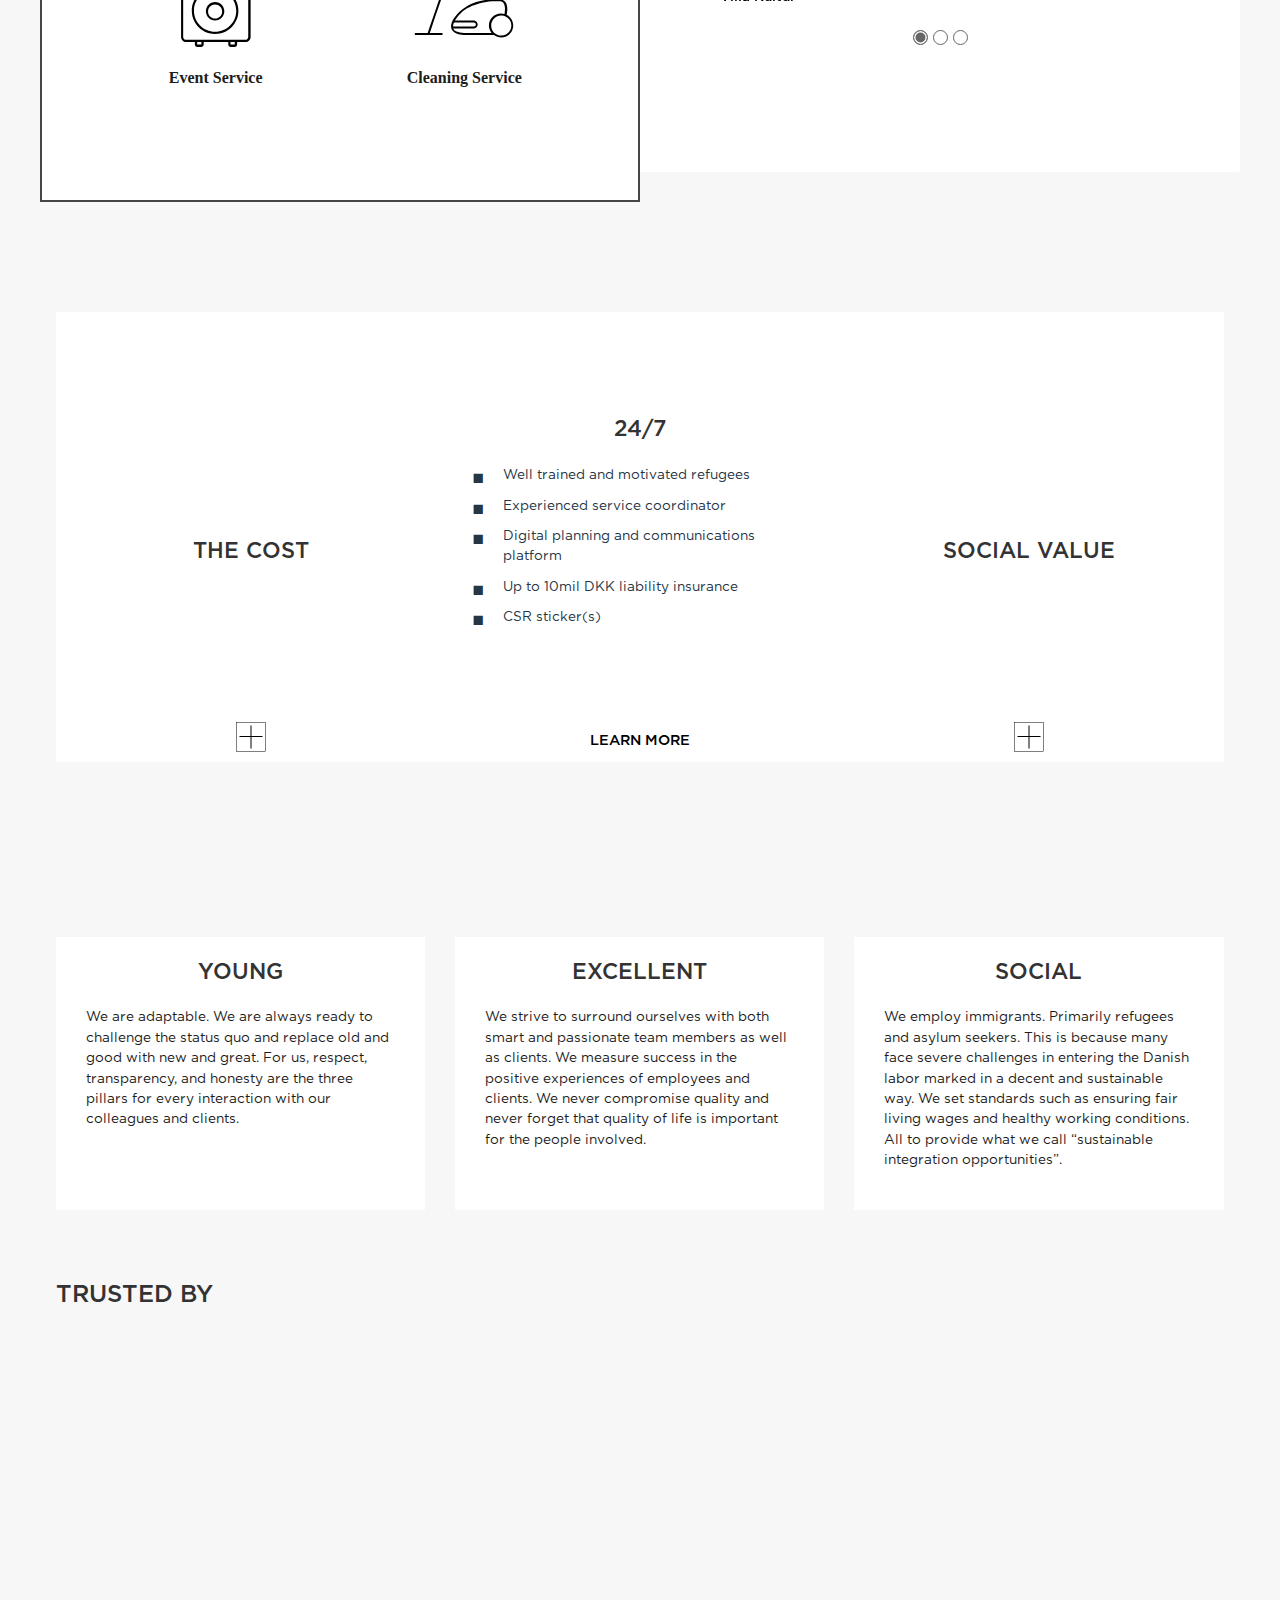
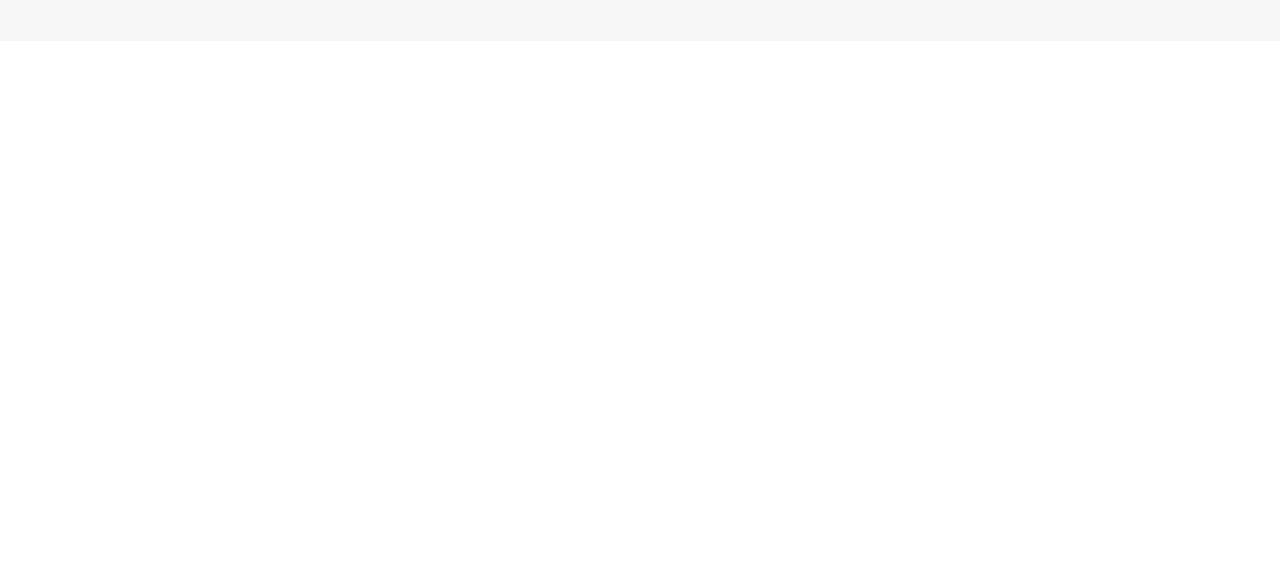
==== commit b72fd2fb: "updated the landing page content" ====
--- a/index.html
+++ b/index.html
@@ -152,19 +152,19 @@
                   <div class="uk-grid-small uk-child-width-1-2 uk-text-center" uk-grid>
                     <div class="item">
                       <img src="assets/img/icon/kitchen-assistance.svg" alt="Office assistant">
-                      <span class="uk-margin-small-top uk-display-block" lang="en" data-lang-token="kitchen_assistant">Kitchen assistant</span>
+                      <span class="uk-margin-small-top uk-display-block" lang="en" data-lang-token="kitchen_assistant">Kitchen Service</span>
                     </div>
                     <div class="item">
                       <img src="assets/img/icon/foodservice-assistance.svg" alt="Foodservice">
-                      <span class="uk-margin-small-top uk-display-block" lang="en" data-lang-token="warehouse_assistant">Food service</span>
+                      <span class="uk-margin-small-top uk-display-block" lang="en" data-lang-token="warehouse_assistant">Catering Service</span>
                     </div>
                     <div class="item">
                       <img src="assets/img/icon/event-assistance.svg" alt="Event assistant">
-                      <span class="uk-margin-small-top uk-display-block" lang="en" data-lang-token="event_assistant">Event assistant</span>
+                      <span class="uk-margin-small-top uk-display-block" lang="en" data-lang-token="event_assistant">Event Service</span>
                     </div>
                     <div class="item">
                       <img src="assets/img/icon/cleaning-assistance.svg" alt="cleaning assistant">
-                      <span class="uk-margin-small-top uk-display-block" lang="en" data-lang-token="cleaning_assistant">Cleaning assistant</span>
+                      <span class="uk-margin-small-top uk-display-block" lang="en" data-lang-token="cleaning_assistant">Cleaning Service</span>
                     </div>
                   </div>
                 </div>
@@ -288,8 +288,8 @@
                         </tbody>
                       </table>
                       <div class="info">
-                        <p>*For last minute service employee receive 20% extra and no extra for service fee</p>
-                        <p>*For cleaning service you pay 20DKK extra for equipment and chemical.</p>
+                        <p>*For last minute service employees receive 20% extra and no extra for service fee.</p>
+                        <p>*For cleaning services you pay 20DKK extra for equipment and chemical.</p>
                       </div>
                     </div>
                   </div>
@@ -299,7 +299,7 @@
                         The cost
                       </h3>
                       <p class="subtitle">
-                        The cost of working with us falls into two categories: employee wage, service fee. We follow standardized processes to ensure full transparency that equally all parties involved.
+                        The cost of working with us falls into two categories: employee wage and service fee. We follow a standardized process to ensure full transparency and to ensure the best experience for everyone involved.
                       </p>
                     </div>
                   </div>
@@ -317,9 +317,9 @@
                         24/7
                       </h3>
                       <ul class="uk-list uk-list-bullet uk-text-left">
-                        <li>Well trained and motivates refugee</li>
+                        <li>Well trained and motivated refugees</li>
                         <li>Experienced service coordinator</li>
-                        <li>Digital planing and communications platform</li>
+                        <li>Digital planning and communications platform</li>
                         <li>Up to 10mil DKK liability insurance</li>
                         <li>CSR sticker(s)</li>
                       </ul>
@@ -355,7 +355,7 @@
                         Social Value
                       </h3>
                       <p class="subtitle">
-                        As a social business one of the fundamental rules that we follow is that we are not profit driven. Therefore, all our profit goes to support social causes.
+                        As a social business one of the fundamental rules that we follow is that we are not only profit driven, but support social cause.
                       </p>
                     </div>
                   </div>
